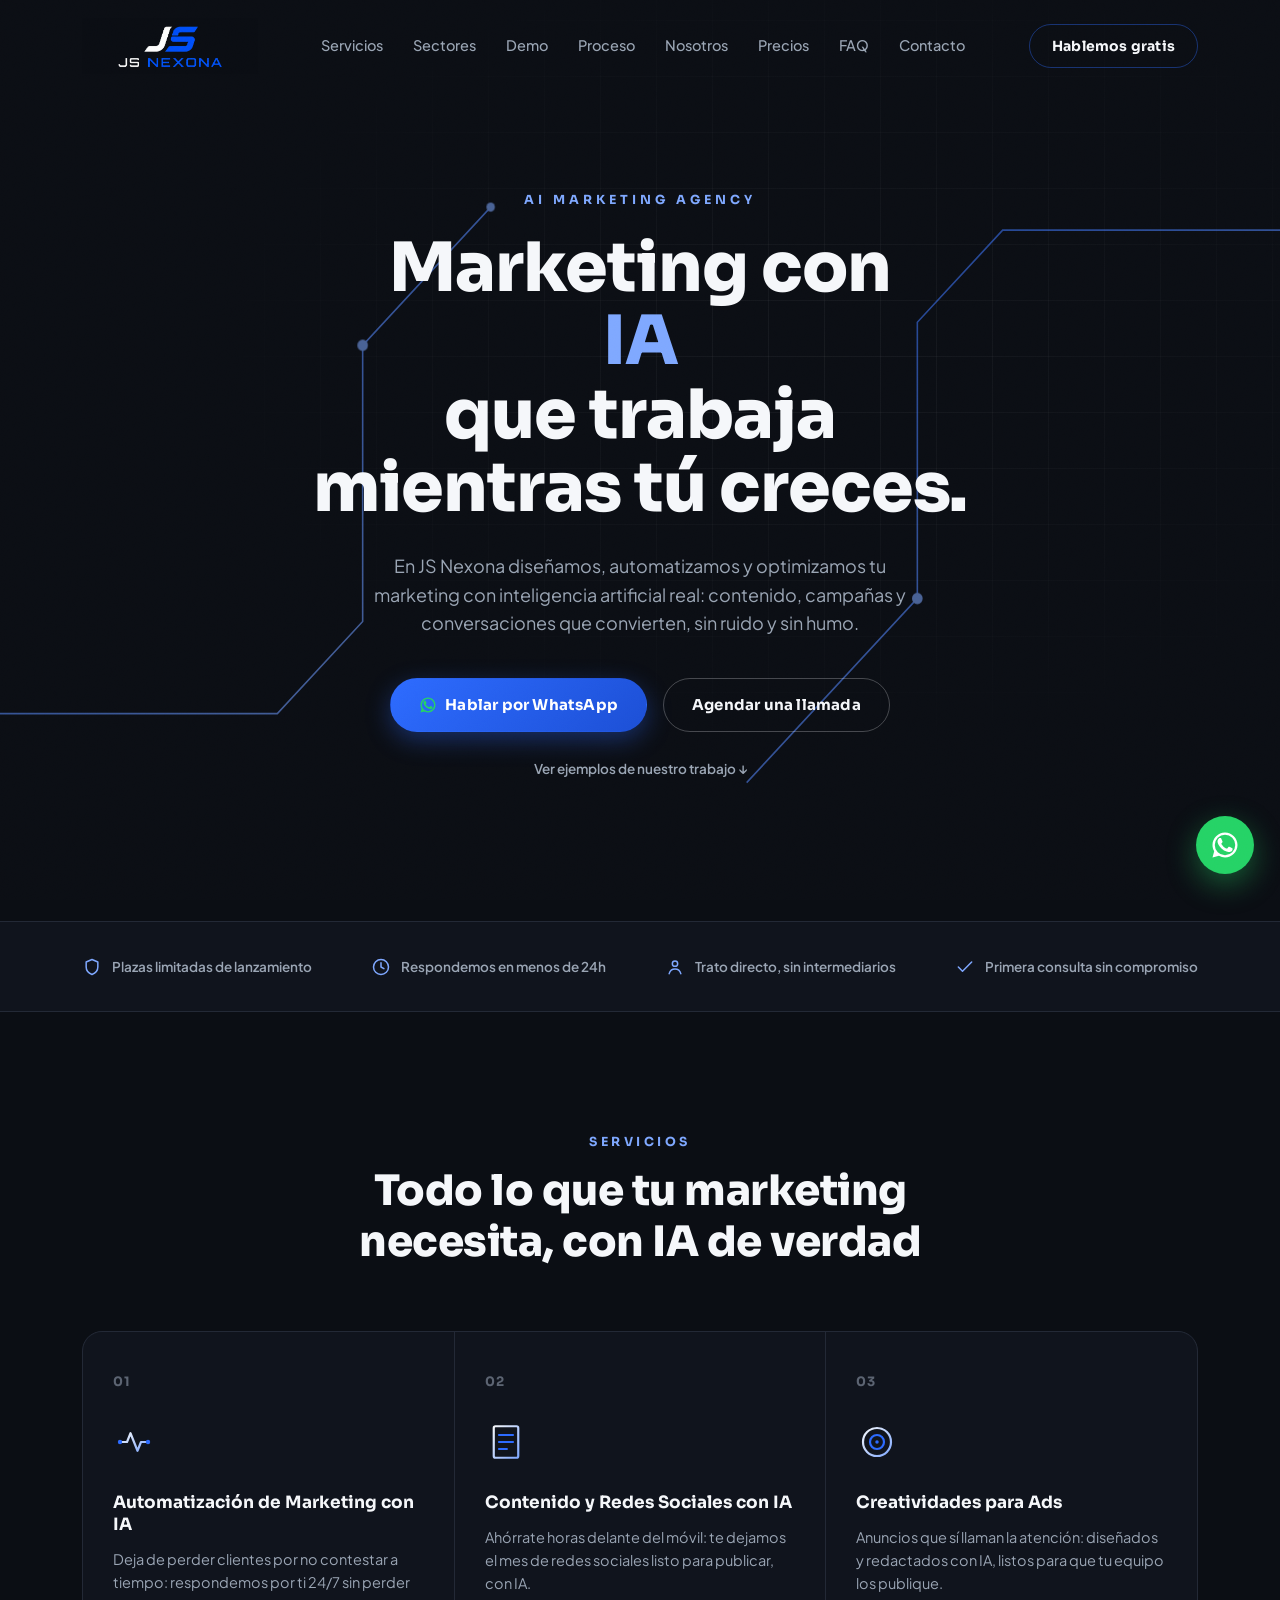
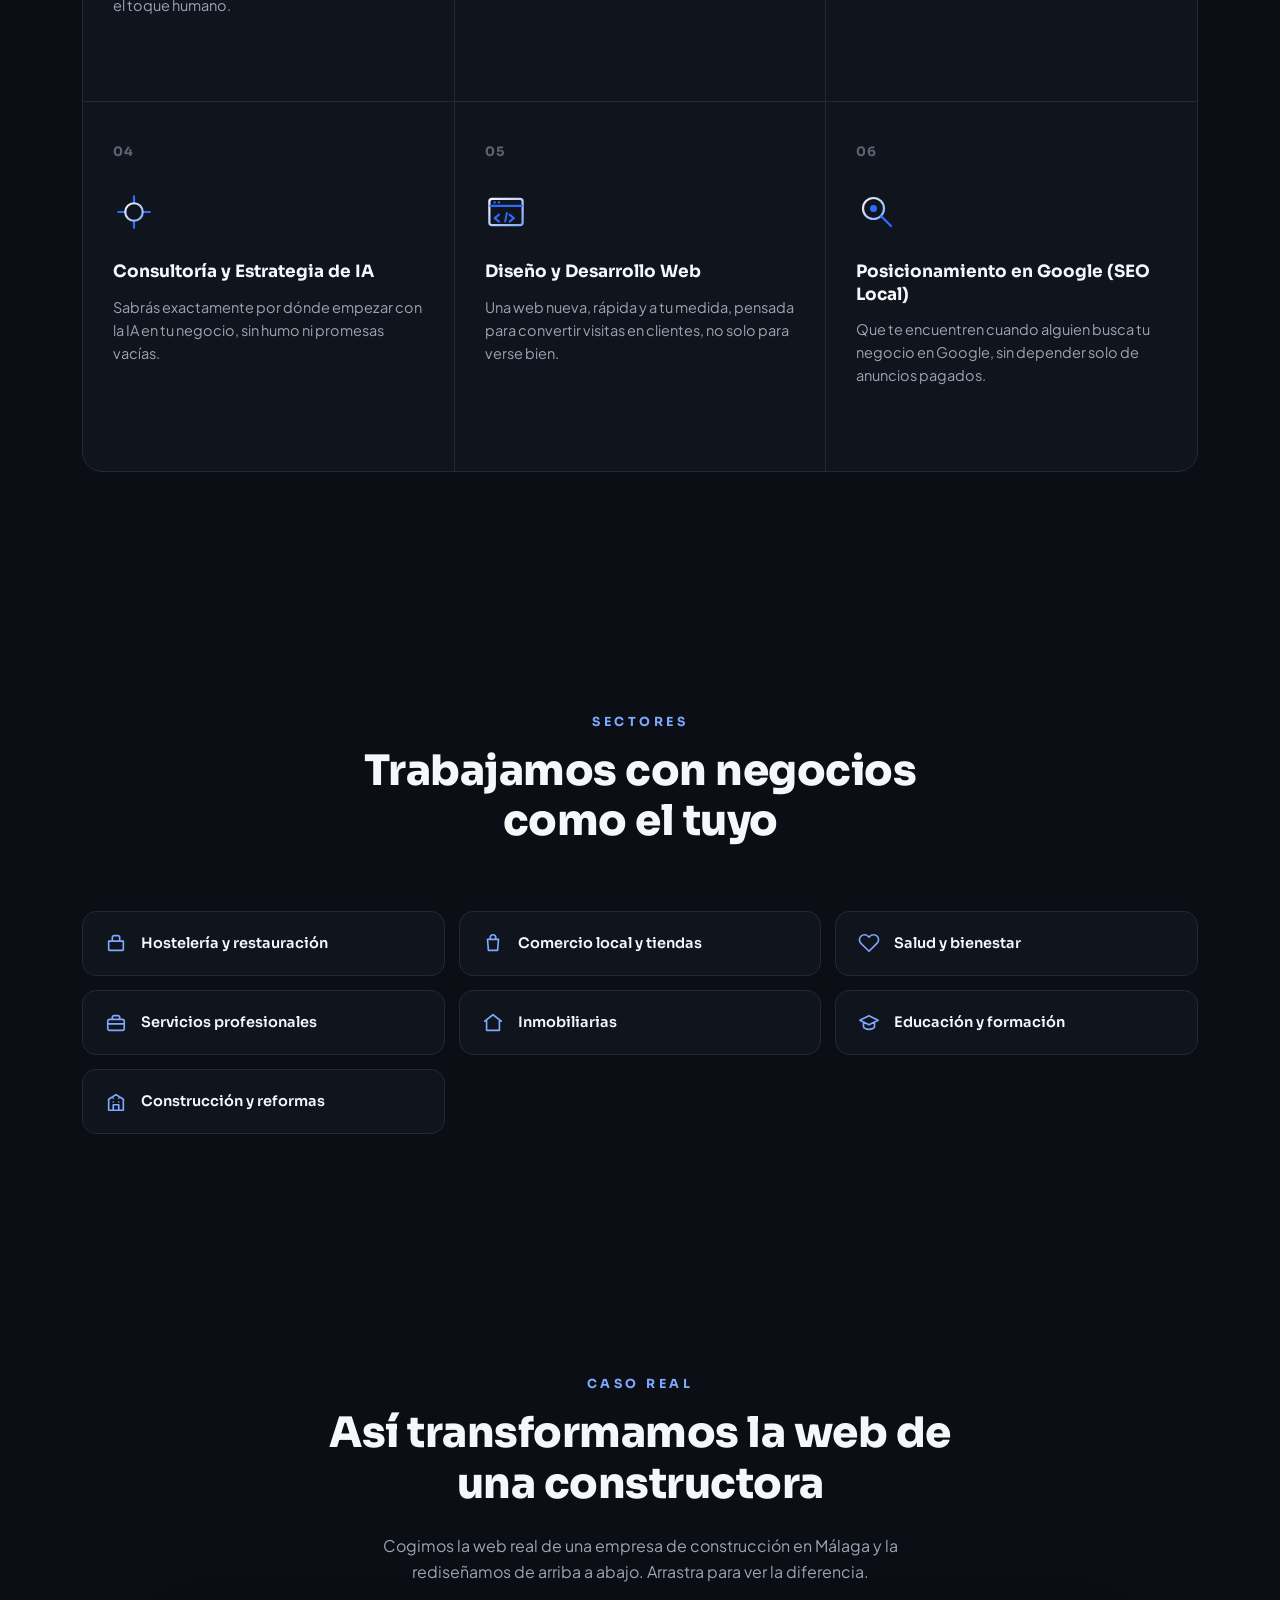
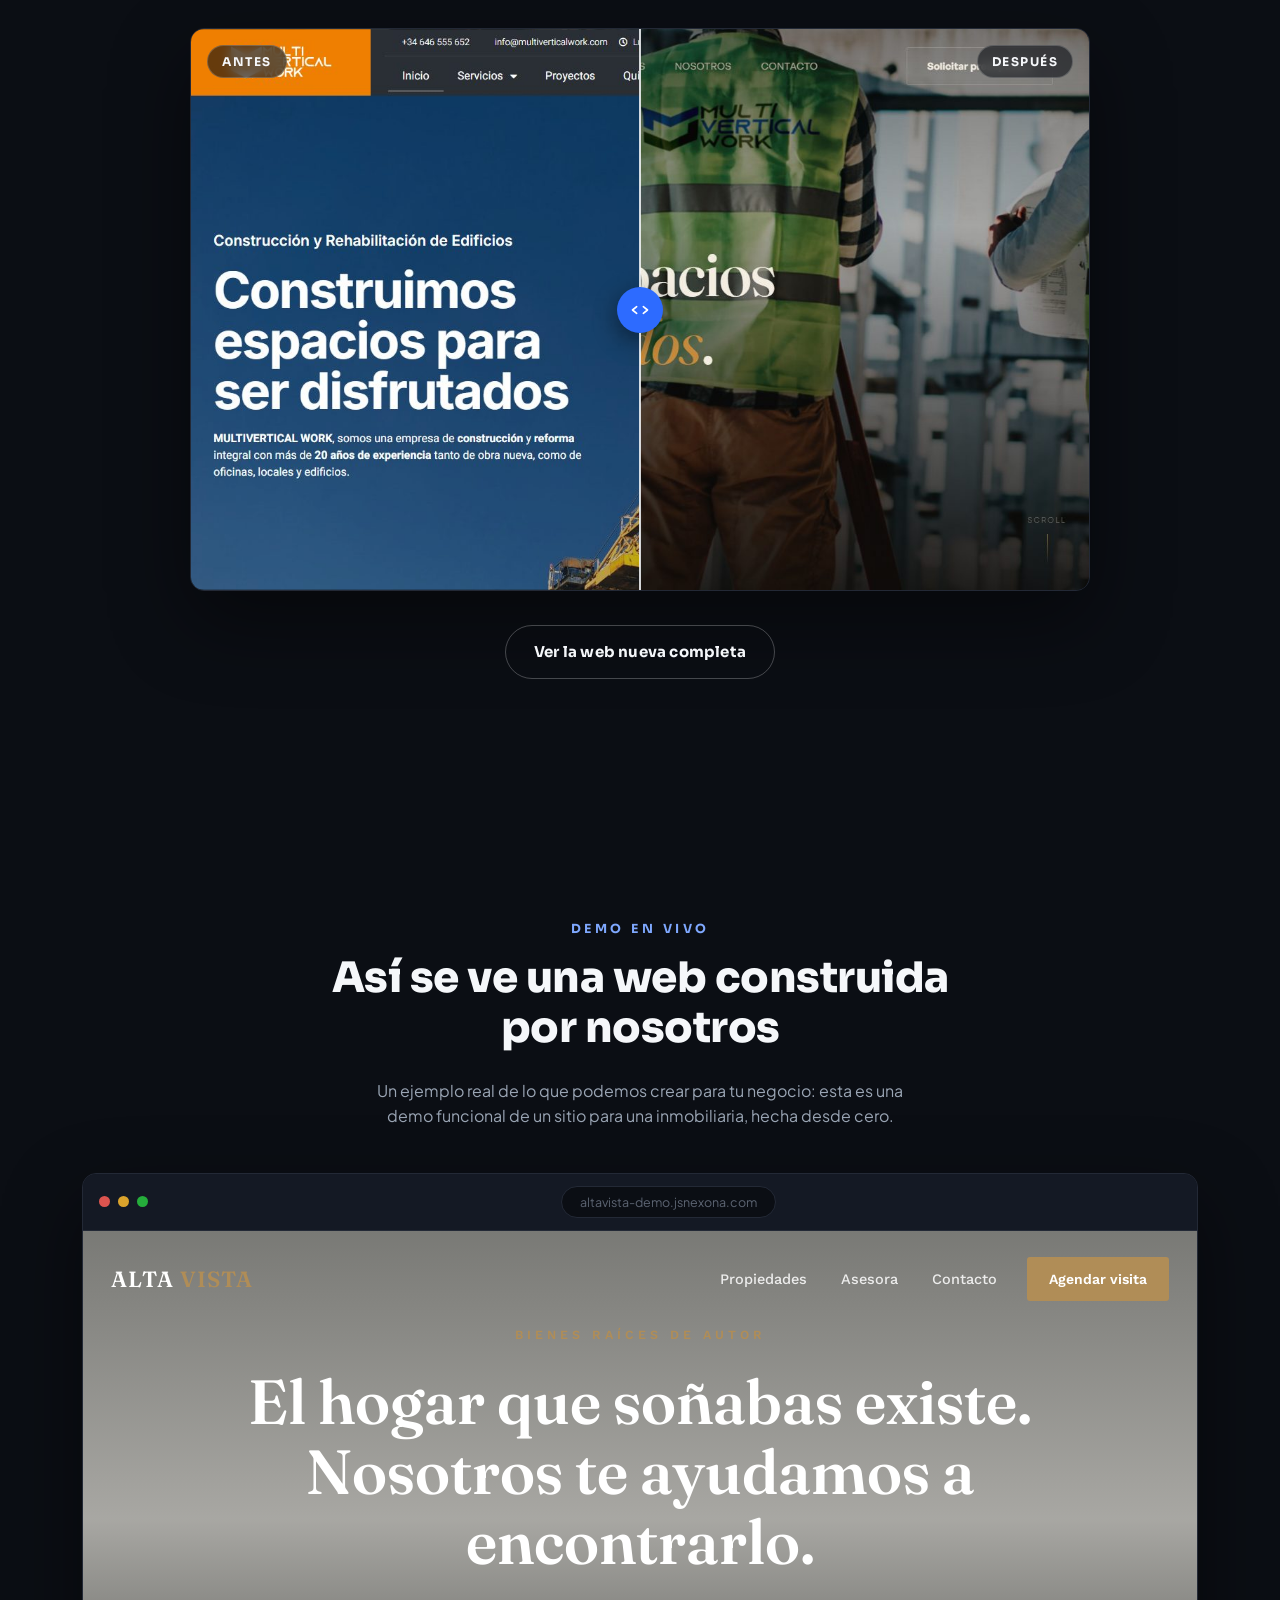
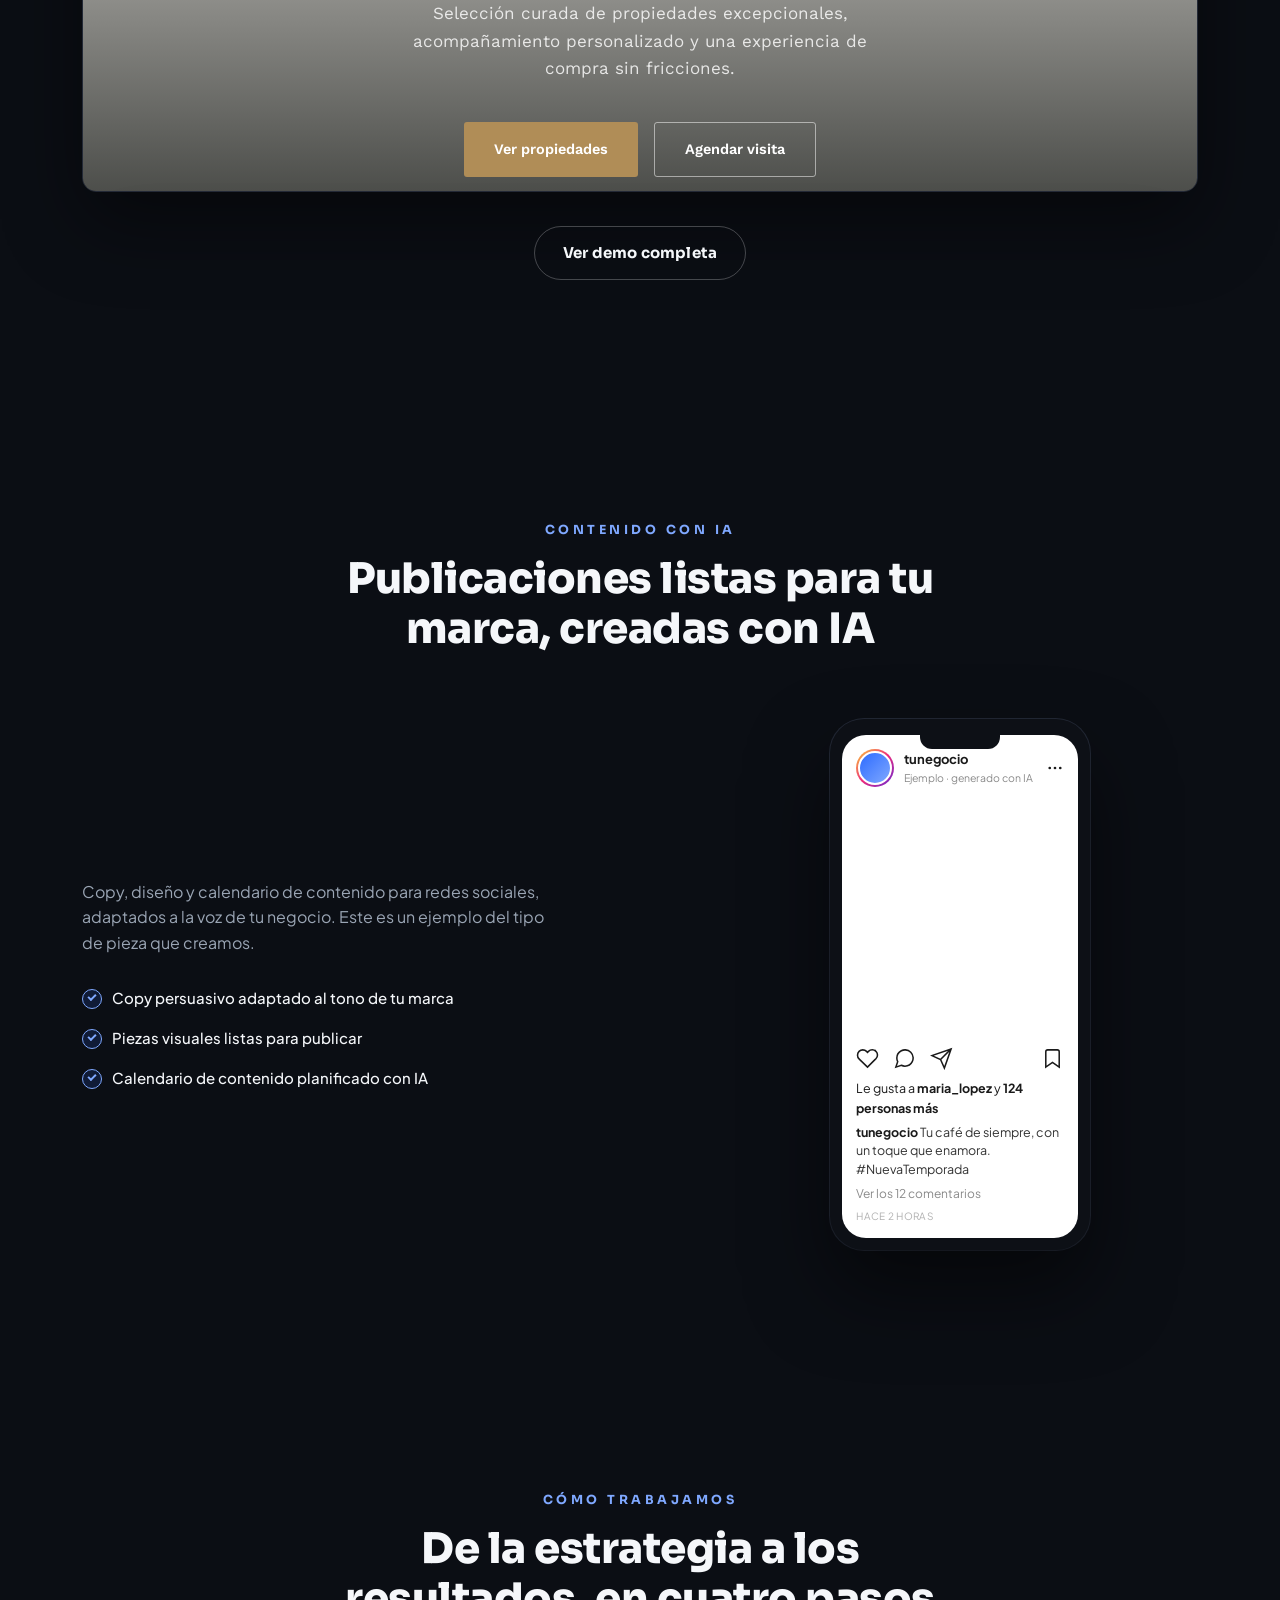
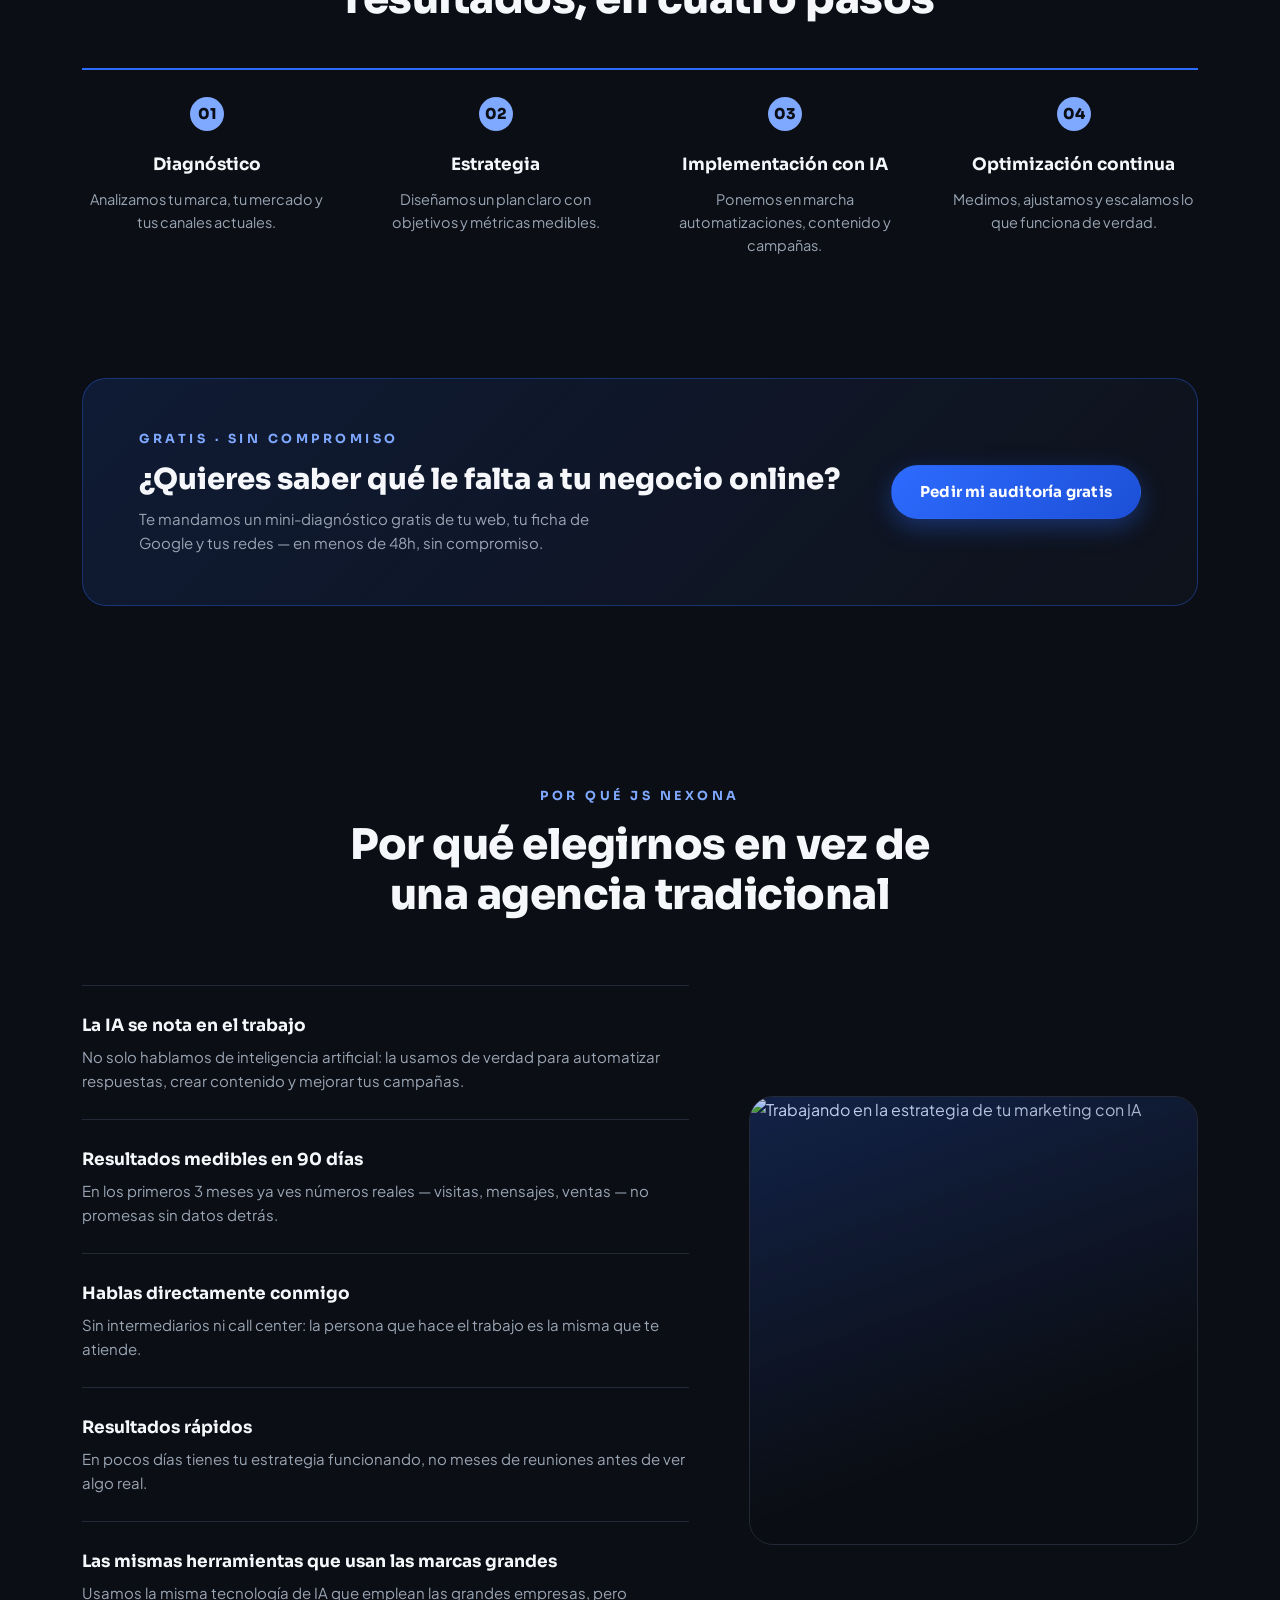
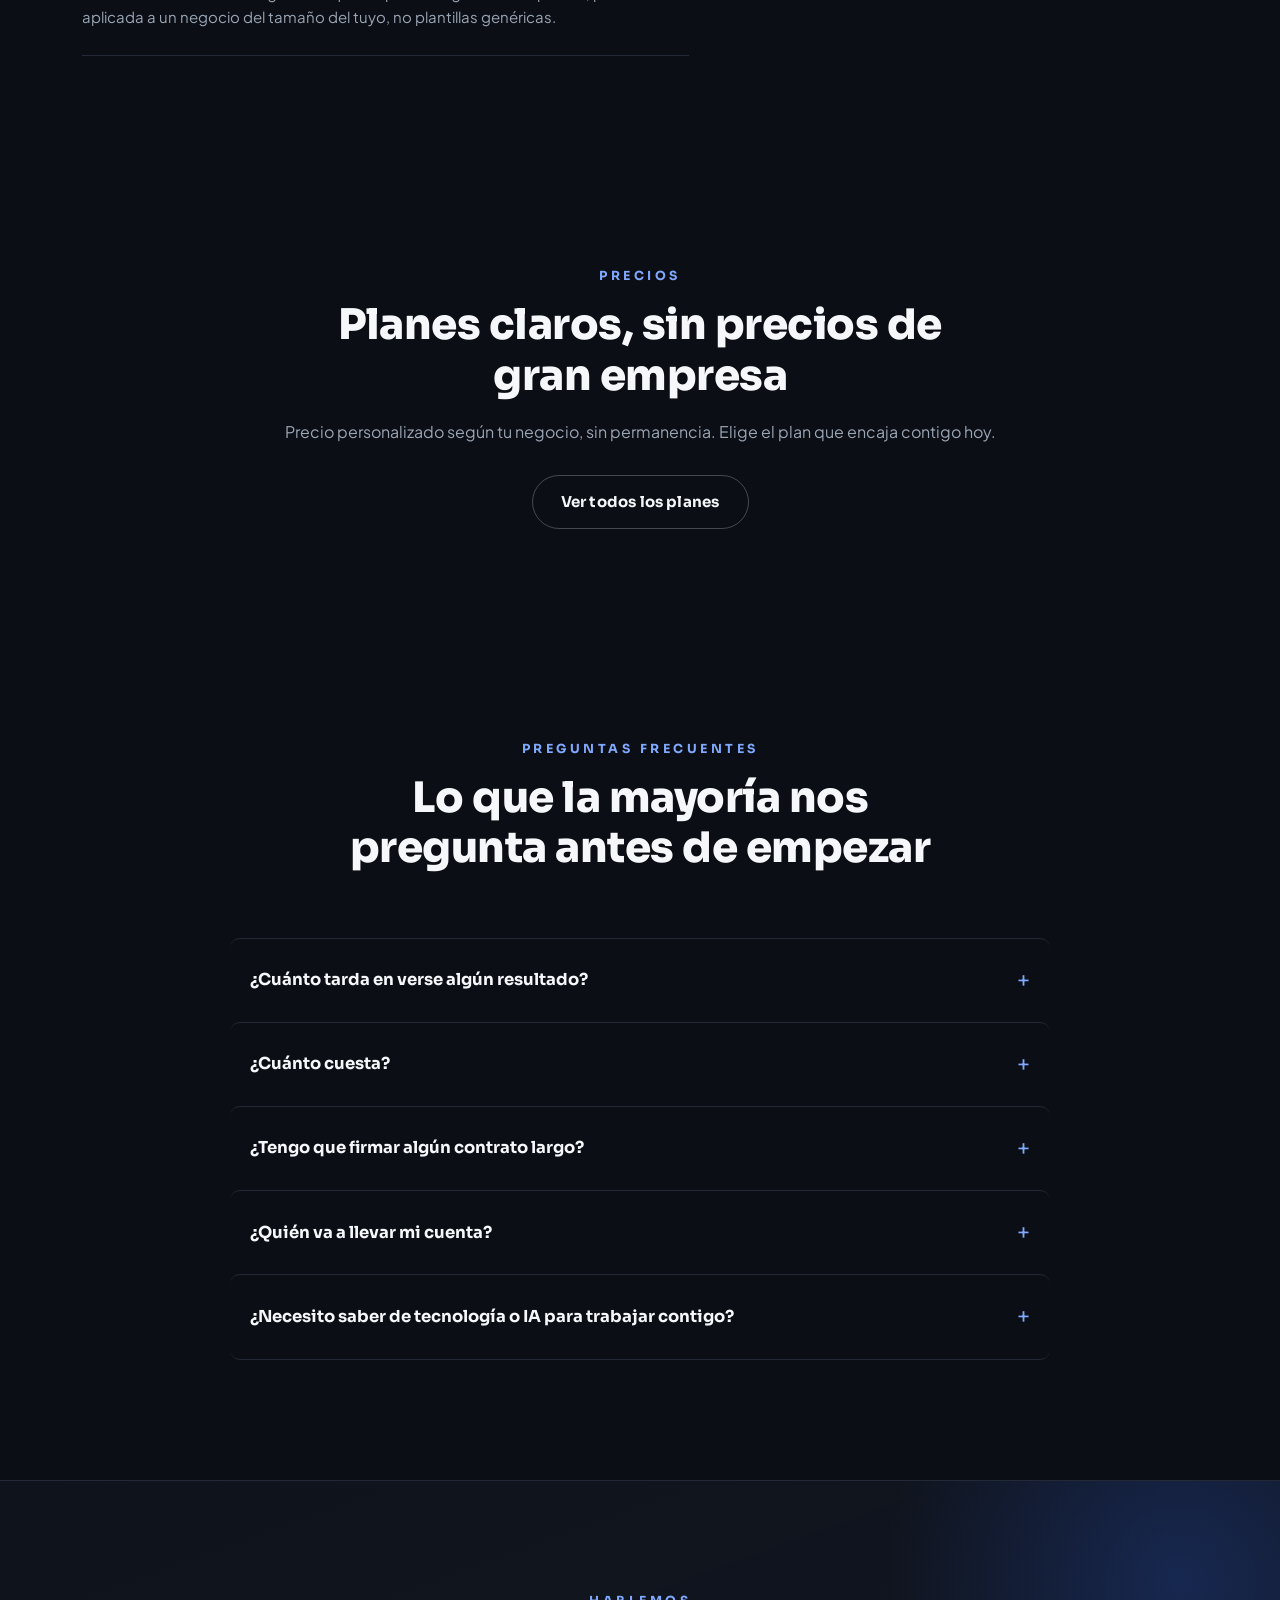
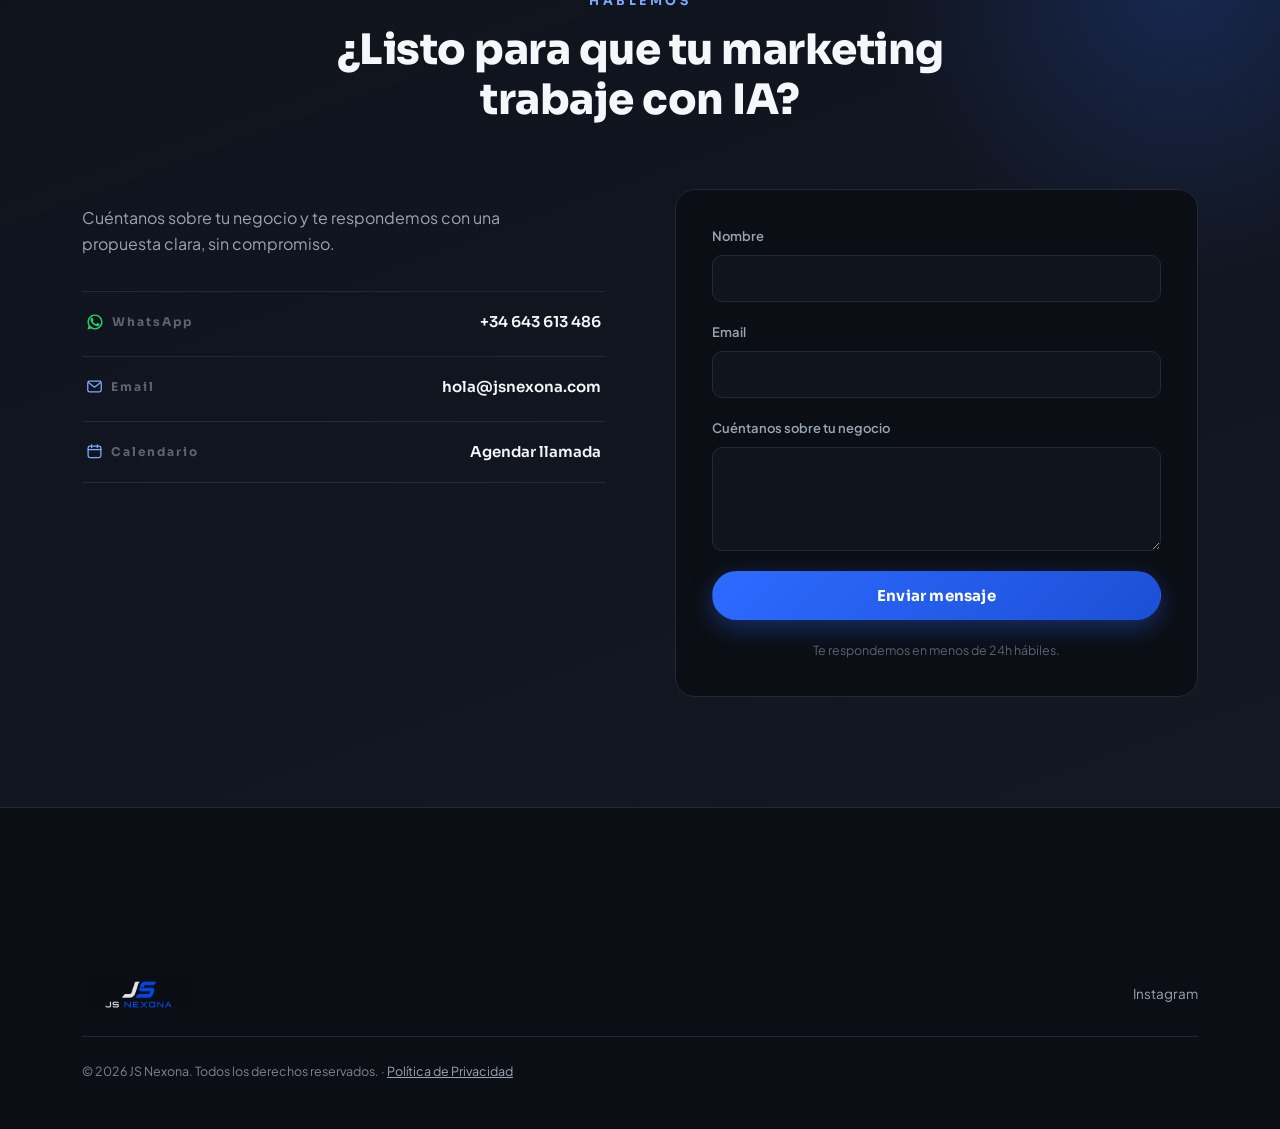
==== index.html @ c8a84b7b "Anadir sector Construccion y caso real antes/despues con demo interactiva de rediseno" ====
<!DOCTYPE html>
<html lang="es">
<head>
<meta charset="UTF-8">
<meta name="viewport" content="width=device-width, initial-scale=1.0">
<title>JS Nexona: Marketing con IA que convierte</title>
<meta name="description" content="JS Nexona: agencia de marketing con inteligencia artificial. Automatización, contenido, publicidad y estrategia de IA para hacer crecer tu negocio.">
<link rel="icon" type="image/png" href="brand/jsnexona-appicon.png">
<link rel="canonical" href="https://www.jsnexona.com/">

<meta property="og:type" content="website">
<meta property="og:url" content="https://www.jsnexona.com/">
<meta property="og:site_name" content="JS Nexona">
<meta property="og:title" content="JS Nexona: Marketing con IA que convierte">
<meta property="og:description" content="Agencia de marketing con inteligencia artificial. Automatización, contenido, publicidad y estrategia de IA para hacer crecer tu negocio.">
<meta property="og:image" content="https://jsnexona.com/og-image.png">
<meta name="twitter:card" content="summary_large_image">
<meta name="twitter:title" content="JS Nexona: Marketing con IA que convierte">
<meta name="twitter:description" content="Agencia de marketing con inteligencia artificial. Automatización, contenido, publicidad y estrategia de IA para hacer crecer tu negocio.">
<meta name="twitter:image" content="https://jsnexona.com/og-image.png">
<link rel="preconnect" href="https://fonts.googleapis.com">
<link rel="preconnect" href="https://fonts.gstatic.com" crossorigin>
<link rel="preconnect" href="https://images.unsplash.com" crossorigin>
<link rel="preload" as="image" fetchpriority="high" href="https://images.unsplash.com/photo-1644088379091-d574269d422f?q=80&w=1800&auto=format&fit=crop">
<link href="https://fonts.googleapis.com/css2?family=Sora:wght@600;700;800&family=Plus+Jakarta+Sans:wght@400;500;600;700&display=swap" rel="stylesheet">
<link rel="stylesheet" href="css/styles.css">
<script type="application/ld+json">
{
  "@context": "https://schema.org",
  "@type": "WebSite",
  "name": "JS Nexona",
  "alternateName": "JS Nexona - Marketing con IA",
  "url": "https://jsnexona.com/"
}
</script>
<script type="application/ld+json">
{
  "@context": "https://schema.org",
  "@type": "ProfessionalService",
  "name": "JS Nexona",
  "url": "https://jsnexona.com/",
  "image": "https://jsnexona.com/og-image.png",
  "logo": "https://jsnexona.com/brand/jsnexona-appicon.png",
  "description": "Agencia de marketing con inteligencia artificial: automatización, contenido, creatividades para ads y desarrollo web.",
  "email": "hola@jsnexona.com",
  "telephone": "+34643613486",
  "areaServed": "ES",
  "sameAs": ["https://instagram.com/jsnexona"]
}
</script>
<script type="application/ld+json">
{
  "@context": "https://schema.org",
  "@type": "FAQPage",
  "mainEntity": [
    {
      "@type": "Question",
      "name": "¿Cuánto tarda en verse algún resultado?",
      "acceptedAnswer": {
        "@type": "Answer",
        "text": "Depende del servicio y de tu punto de partida. Las automatizaciones y el contenido suelen mostrar movimiento desde las primeras semanas; para resultados de negocio más sólidos lo habitual es empezar a verlo dentro de los primeros 3 meses."
      }
    },
    {
      "@type": "Question",
      "name": "¿Cuánto cuesta?",
      "acceptedAnswer": {
        "@type": "Answer",
        "text": "Tenemos tres planes (Esencial, Crecimiento y Completo) con precio personalizado según tu negocio, sin permanencia. Puedes ver el detalle de cada plan en la página de precios, y te mandamos un presupuesto claro en menos de 24h."
      }
    },
    {
      "@type": "Question",
      "name": "¿Tengo que firmar algún contrato largo?",
      "acceptedAnswer": {
        "@type": "Answer",
        "text": "Te explicamos todo antes de empezar, sin sorpresas ni letra pequeña. Tú decides si seguimos adelante en cada paso."
      }
    },
    {
      "@type": "Question",
      "name": "¿Quién va a llevar mi cuenta?",
      "acceptedAnswer": {
        "@type": "Answer",
        "text": "Yo mismo. No hay equipos rotativos ni call center: hablas y trabajas directamente conmigo en todo momento."
      }
    },
    {
      "@type": "Question",
      "name": "¿Necesito saber de tecnología o IA para trabajar contigo?",
      "acceptedAnswer": {
        "@type": "Answer",
        "text": "No. Yo me encargo de toda la parte técnica; tú solo tienes que contarme cómo es tu negocio."
      }
    }
  ]
}
</script>
</head>
<body>

  <div class="noise-overlay" aria-hidden="true"></div>

  <a href="https://wa.me/34643613486?text=Hola%2C%20quiero%20info%20sobre%20JS%20Nexona" target="_blank" rel="noopener" class="whatsapp-float" aria-label="Hablar por WhatsApp">
    <svg viewBox="0 0 24 24" fill="currentColor" aria-hidden="true"><path d="M17.472 14.382c-.297-.149-1.758-.867-2.03-.967-.273-.099-.471-.148-.67.15-.197.297-.767.966-.94 1.164-.173.199-.347.223-.644.075-.297-.15-1.255-.463-2.39-1.475-.883-.788-1.48-1.761-1.653-2.059-.173-.297-.018-.458.13-.606.134-.133.298-.347.446-.52.149-.174.198-.298.298-.497.099-.198.05-.371-.025-.52-.075-.149-.669-1.612-.916-2.207-.242-.579-.487-.5-.669-.51-.173-.008-.371-.01-.57-.01-.198 0-.52.074-.792.372-.272.297-1.04 1.016-1.04 2.479 0 1.462 1.065 2.875 1.213 3.074.149.198 2.096 3.2 5.077 4.487.709.306 1.262.489 1.694.625.712.227 1.36.195 1.871.118.571-.085 1.758-.719 2.006-1.413.248-.694.248-1.289.173-1.413-.074-.124-.272-.198-.57-.347z"/><path d="M12.004 2c-5.523 0-10 4.477-10 10 0 1.766.462 3.484 1.34 5.001L2 22l5.166-1.312A9.953 9.953 0 0012.004 22c5.523 0 10-4.477 10-10s-4.477-10-10-10zm5.797 15.797a8.264 8.264 0 01-11.594 0 8.264 8.264 0 010-11.594 8.264 8.264 0 0111.594 0 8.264 8.264 0 010 11.594z"/></svg>
  </a>

  <header class="site-header" id="header">
    <div class="wrap header-inner">
      <a href="#top" class="brand">
        <img src="brand/jsnexona-lockup-dark-transparent.png" alt="JS Nexona" class="brand-logo">
      </a>
      <nav class="nav" id="nav">
        <a href="#servicios">Servicios</a>
        <a href="#sectores">Sectores</a>
        <a href="#demo">Demo</a>
        <a href="#proceso">Proceso</a>
        <a href="#nosotros">Nosotros</a>
        <a href="precios.html">Precios</a>
        <a href="#faq">FAQ</a>
        <a href="#contacto">Contacto</a>
      </nav>
      <a href="#contacto" class="btn btn-ghost header-cta">Hablemos gratis</a>
      <button class="nav-toggle" id="navToggle" aria-label="Abrir menú" aria-expanded="false">
        <span></span><span></span><span></span>
      </button>
    </div>
  </header>

  <main id="top">

    <!-- HERO -->
    <section class="hero">
      <div class="hero-photo" aria-hidden="true"></div>
      <div class="hero-grid" aria-hidden="true"></div>
      <svg class="hero-lines" viewBox="0 0 1200 800" aria-hidden="true" preserveAspectRatio="none">
        <defs>
          <linearGradient id="lineGrad" x1="0" y1="0" x2="1" y2="1">
            <stop offset="0" stop-color="#2D6BFF"/>
            <stop offset="1" stop-color="#7FA8FF"/>
          </linearGradient>
        </defs>
        <path class="draw-line" d="M -50 620 L 260 620 L 340 540 L 340 300 L 460 180" />
        <path class="draw-line delay-1" d="M 1250 200 L 940 200 L 860 280 L 860 520 L 700 680" />
        <circle class="node" cx="340" cy="300" r="5"/>
        <circle class="node delay-1" cx="860" cy="520" r="5"/>
        <circle class="node delay-2" cx="460" cy="180" r="4"/>
      </svg>

      <div class="wrap hero-inner">
        <p class="eyebrow reveal">AI MARKETING AGENCY</p>
        <h1 class="hero-title">
          <span class="reveal" style="--d:1">Marketing con <span class="accent">IA</span></span>
          <span class="reveal" style="--d:2">que trabaja</span>
          <span class="reveal" style="--d:3">mientras tú creces.</span>
        </h1>
        <p class="hero-sub reveal" style="--d:4">
          En JS Nexona diseñamos, automatizamos y optimizamos tu marketing con inteligencia artificial real:
          contenido, campañas y conversaciones que convierten, sin ruido y sin humo.
        </p>
        <div class="hero-cta reveal" style="--d:5">
          <a href="https://wa.me/34643613486?text=Hola%2C%20quiero%20info%20sobre%20JS%20Nexona" target="_blank" rel="noopener" class="btn btn-primary">
            <svg class="whatsapp-icon" viewBox="0 0 24 24" fill="currentColor" aria-hidden="true"><path d="M17.472 14.382c-.297-.149-1.758-.867-2.03-.967-.273-.099-.471-.148-.67.15-.197.297-.767.966-.94 1.164-.173.199-.347.223-.644.075-.297-.15-1.255-.463-2.39-1.475-.883-.788-1.48-1.761-1.653-2.059-.173-.297-.018-.458.13-.606.134-.133.298-.347.446-.52.149-.174.198-.298.298-.497.099-.198.05-.371-.025-.52-.075-.149-.669-1.612-.916-2.207-.242-.579-.487-.5-.669-.51-.173-.008-.371-.01-.57-.01-.198 0-.52.074-.792.372-.272.297-1.04 1.016-1.04 2.479 0 1.462 1.065 2.875 1.213 3.074.149.198 2.096 3.2 5.077 4.487.709.306 1.262.489 1.694.625.712.227 1.36.195 1.871.118.571-.085 1.758-.719 2.006-1.413.248-.694.248-1.289.173-1.413-.074-.124-.272-.198-.57-.347z"/><path d="M12.004 2c-5.523 0-10 4.477-10 10 0 1.766.462 3.484 1.34 5.001L2 22l5.166-1.312A9.953 9.953 0 0012.004 22c5.523 0 10-4.477 10-10s-4.477-10-10-10zm5.797 15.797a8.264 8.264 0 01-11.594 0 8.264 8.264 0 010-11.594 8.264 8.264 0 0111.594 0 8.264 8.264 0 010 11.594z"/></svg>
            Hablar por WhatsApp
          </a>
          <a href="https://calendly.com/josesubires" target="_blank" rel="noopener" class="btn btn-outline">
            Agendar una llamada
          </a>
        </div>
        <a href="#servicios" class="hero-secondary-link reveal" style="--d:6">Ver ejemplos de nuestro trabajo &darr;</a>
      </div>
    </section>

    <!-- BARRA DE CONFIANZA -->
    <section class="trust-bar">
      <div class="wrap trust-bar-inner">
        <div class="trust-item reveal" style="--d:1">
          <svg viewBox="0 0 24 24" fill="none" stroke="currentColor" stroke-width="1.8" stroke-linecap="round" stroke-linejoin="round" aria-hidden="true"><path d="M12 3l7 3v6c0 4.5-3 7.5-7 9-4-1.5-7-4.5-7-9V6l7-3z"/></svg>
          <span>Plazas limitadas de lanzamiento</span>
        </div>
        <div class="trust-item reveal" style="--d:2">
          <svg viewBox="0 0 24 24" fill="none" stroke="currentColor" stroke-width="1.8" stroke-linecap="round" stroke-linejoin="round" aria-hidden="true"><circle cx="12" cy="12" r="9"/><path d="M12 7v5l3.5 2"/></svg>
          <span>Respondemos en menos de 24h</span>
        </div>
        <div class="trust-item reveal" style="--d:3">
          <svg viewBox="0 0 24 24" fill="none" stroke="currentColor" stroke-width="1.8" stroke-linecap="round" stroke-linejoin="round" aria-hidden="true"><circle cx="12" cy="8" r="3.2"/><path d="M5 20c1-3.5 4-5.5 7-5.5s6 2 7 5.5"/></svg>
          <span>Trato directo, sin intermediarios</span>
        </div>
        <div class="trust-item reveal" style="--d:4">
          <svg viewBox="0 0 24 24" fill="none" stroke="currentColor" stroke-width="1.8" stroke-linecap="round" stroke-linejoin="round" aria-hidden="true"><path d="M4 12l5 5L20 6"/></svg>
          <span>Primera consulta sin compromiso</span>
        </div>
      </div>
    </section>

    <!-- SERVICIOS -->
    <section class="services" id="servicios">
      <div class="wrap">
        <p class="section-tag reveal">SERVICIOS</p>
        <h2 class="section-title reveal">Todo lo que tu marketing necesita, con IA de verdad</h2>

        <div class="services-grid">

          <a href="ejemplos/automatizacion.html" class="service-card reveal" style="--d:1">
            <span class="service-num">01</span>
            <svg class="service-icon" viewBox="0 0 48 48" fill="none">
              <path d="M8 24h8l4-10 8 20 4-10h8" stroke="url(#gIcon)" stroke-width="2.5" stroke-linecap="round" stroke-linejoin="round"/>
              <circle cx="8" cy="24" r="2.5" fill="#2D6BFF"/>
              <circle cx="40" cy="24" r="2.5" fill="#2D6BFF"/>
            </svg>
            <h3>Automatización de Marketing con IA</h3>
            <p>Deja de perder clientes por no contestar a tiempo: respondemos por ti 24/7 sin perder el toque humano.</p>
            <span class="service-link">Ver ejemplo &rarr;</span>
          </a>

          <a href="ejemplos/contenido.html" class="service-card reveal" style="--d:2">
            <span class="service-num">02</span>
            <svg class="service-icon" viewBox="0 0 48 48" fill="none">
              <rect x="10" y="6" width="28" height="36" rx="2" stroke="url(#gIcon)" stroke-width="2.5"/>
              <path d="M16 16h16M16 24h16M16 32h9" stroke="#2D6BFF" stroke-width="2.5" stroke-linecap="round"/>
            </svg>
            <h3>Contenido y Redes Sociales con IA</h3>
            <p>Ahórrate horas delante del móvil: te dejamos el mes de redes sociales listo para publicar, con IA.</p>
            <span class="service-link">Ver ejemplo &rarr;</span>
          </a>

          <a href="ejemplos/ads.html" class="service-card reveal" style="--d:3">
            <span class="service-num">03</span>
            <svg class="service-icon" viewBox="0 0 48 48" fill="none">
              <circle cx="24" cy="24" r="16" stroke="url(#gIcon)" stroke-width="2.5"/>
              <circle cx="24" cy="24" r="8" stroke="#2D6BFF" stroke-width="2.5"/>
              <circle cx="24" cy="24" r="2" fill="#2D6BFF"/>
            </svg>
            <h3>Creatividades para Ads</h3>
            <p>Anuncios que sí llaman la atención: diseñados y redactados con IA, listos para que tu equipo los publique.</p>
            <span class="service-link">Ver ejemplo &rarr;</span>
          </a>

          <a href="ejemplos/consultoria.html" class="service-card reveal" style="--d:4">
            <span class="service-num">04</span>
            <svg class="service-icon" viewBox="0 0 48 48" fill="none">
              <path d="M24 6 L24 14 M24 34 L24 42 M6 24 L14 24 M34 24 L42 24" stroke="#2D6BFF" stroke-width="2.5" stroke-linecap="round"/>
              <circle cx="24" cy="24" r="10" stroke="url(#gIcon)" stroke-width="2.5"/>
            </svg>
            <h3>Consultoría y Estrategia de IA</h3>
            <p>Sabrás exactamente por dónde empezar con la IA en tu negocio, sin humo ni promesas vacías.</p>
            <span class="service-link">Ver ejemplo &rarr;</span>
          </a>

          <a href="#demo" class="service-card reveal" style="--d:5">
            <span class="service-num">05</span>
            <svg class="service-icon" viewBox="0 0 48 48" fill="none">
              <rect x="5" y="9" width="38" height="30" rx="3" stroke="url(#gIcon)" stroke-width="2.5"/>
              <path d="M5 17h38" stroke="#2D6BFF" stroke-width="2.5"/>
              <circle cx="11" cy="13" r="1.4" fill="#2D6BFF"/>
              <circle cx="16" cy="13" r="1.4" fill="#2D6BFF"/>
              <path d="M16 27l-5 4 5 4M28 27l5 4-5 4M25 25l-2 10" stroke="#2D6BFF" stroke-width="2.2" stroke-linecap="round" stroke-linejoin="round"/>
            </svg>
            <h3>Diseño y Desarrollo Web</h3>
            <p>Una web nueva, rápida y a tu medida, pensada para convertir visitas en clientes, no solo para verse bien.</p>
            <span class="service-link">Ver ejemplo &rarr;</span>
          </a>

          <a href="ejemplos/seo.html" class="service-card reveal" style="--d:6">
            <span class="service-num">06</span>
            <svg class="service-icon" viewBox="0 0 48 48" fill="none">
              <circle cx="20" cy="20" r="12" stroke="url(#gIcon)" stroke-width="2.5"/>
              <path d="M29 29 L40 40" stroke="#2D6BFF" stroke-width="2.5" stroke-linecap="round"/>
              <circle cx="20" cy="20" r="4" fill="#2D6BFF"/>
            </svg>
            <h3>Posicionamiento en Google (SEO Local)</h3>
            <p>Que te encuentren cuando alguien busca tu negocio en Google, sin depender solo de anuncios pagados.</p>
            <span class="service-link">Ver ejemplo &rarr;</span>
          </a>

        </div>
      </div>

      <svg width="0" height="0" style="position:absolute">
        <defs>
          <linearGradient id="gIcon" x1="0" y1="0" x2="1" y2="1">
            <stop offset="0" stop-color="#F5F7FA"/>
            <stop offset="1" stop-color="#7FA8FF"/>
          </linearGradient>
        </defs>
      </svg>
    </section>

    <!-- SECTORES -->
    <section class="sectors" id="sectores">
      <div class="wrap">
        <p class="section-tag reveal">SECTORES</p>
        <h2 class="section-title reveal">Trabajamos con negocios como el tuyo</h2>
        <div class="sectors-grid">
          <div class="sector-item reveal" style="--d:1">
            <svg viewBox="0 0 24 24" fill="none" stroke="currentColor" stroke-width="1.8" stroke-linecap="round" stroke-linejoin="round" aria-hidden="true"><path d="M4 10h16M4 10v9a1 1 0 001 1h14a1 1 0 001-1v-9M8 10V6a2 2 0 012-2h4a2 2 0 012 2v4"/></svg>
            <span>Hostelería y restauración</span>
          </div>
          <div class="sector-item reveal" style="--d:2">
            <svg viewBox="0 0 24 24" fill="none" stroke="currentColor" stroke-width="1.8" stroke-linecap="round" stroke-linejoin="round" aria-hidden="true"><path d="M6 8h12l-1 12H7L6 8zM9 8V6a3 3 0 016 0v2"/></svg>
            <span>Comercio local y tiendas</span>
          </div>
          <div class="sector-item reveal" style="--d:3">
            <svg viewBox="0 0 24 24" fill="none" stroke="currentColor" stroke-width="1.8" stroke-linecap="round" stroke-linejoin="round" aria-hidden="true"><path d="M20.8 4.6a5.5 5.5 0 00-7.8 0L12 5.6l-1-1a5.5 5.5 0 10-7.8 7.8l1 1L12 21l7.8-7.8 1-1a5.5 5.5 0 000-7.8z"/></svg>
            <span>Salud y bienestar</span>
          </div>
          <div class="sector-item reveal" style="--d:4">
            <svg viewBox="0 0 24 24" fill="none" stroke="currentColor" stroke-width="1.8" stroke-linecap="round" stroke-linejoin="round" aria-hidden="true"><rect x="3" y="8" width="18" height="12" rx="2"/><path d="M8 8V6a2 2 0 012-2h4a2 2 0 012 2v2M3 13h18"/></svg>
            <span>Servicios profesionales</span>
          </div>
          <div class="sector-item reveal" style="--d:5">
            <svg viewBox="0 0 24 24" fill="none" stroke="currentColor" stroke-width="1.8" stroke-linecap="round" stroke-linejoin="round" aria-hidden="true"><path d="M3 10l9-7 9 7M5 9v11h14V9"/></svg>
            <span>Inmobiliarias</span>
          </div>
          <div class="sector-item reveal" style="--d:6">
            <svg viewBox="0 0 24 24" fill="none" stroke="currentColor" stroke-width="1.8" stroke-linecap="round" stroke-linejoin="round" aria-hidden="true"><path d="M2 9l10-5 10 5-10 5-10-5zM6 11v5c0 1.5 3 3 6 3s6-1.5 6-3v-5"/></svg>
            <span>Educación y formación</span>
          </div>
          <div class="sector-item reveal" style="--d:7">
            <svg viewBox="0 0 24 24" fill="none" stroke="currentColor" stroke-width="1.8" stroke-linecap="round" stroke-linejoin="round" aria-hidden="true"><path d="M4 21V9l8-5 8 5v12M4 21h16M9 21v-6h6v6M9 12h.01M15 12h.01M9 8h.01M15 8h.01"/></svg>
            <span>Construcción y reformas</span>
          </div>
        </div>
      </div>
    </section>

    <!-- ANTES Y DESPUÉS -->
    <section class="before-after" id="antes-despues">
      <div class="wrap">
        <p class="section-tag reveal">CASO REAL</p>
        <h2 class="section-title reveal">Así transformamos la web de una constructora</h2>
        <p class="demo-sub reveal" style="--d:1">
          Cogimos la web real de una empresa de construcción en Málaga y la rediseñamos de arriba a abajo. Arrastra para ver la diferencia.
        </p>

        <div class="ba-slider reveal" style="--d:2" id="baSlider">
          <img class="ba-img ba-before" src="img/casos/multivertical-despues.jpg" alt="Web rediseñada por JS Nexona, después">
          <div class="ba-after-wrap" id="baAfterWrap">
            <img class="ba-img ba-after" src="img/casos/multivertical-antes.jpg" alt="Web original de la constructora, antes del rediseño">
          </div>
          <div class="ba-label ba-label-before">Antes</div>
          <div class="ba-label ba-label-after">Después</div>
          <div class="ba-handle" id="baHandle">
            <svg viewBox="0 0 24 24" fill="none" stroke="currentColor" stroke-width="2" stroke-linecap="round" stroke-linejoin="round" aria-hidden="true"><path d="M8 8l-5 4 5 4M16 8l5 4-5 4"/></svg>
          </div>
          <input type="range" min="0" max="100" value="50" class="ba-range" id="baRange" aria-label="Comparar antes y después">
        </div>

        <div class="demo-cta reveal" style="--d:3">
          <a href="demo/construccion/index.html" target="_blank" rel="noopener" class="btn btn-outline">Ver la web nueva completa</a>
        </div>
      </div>
    </section>

    <!-- DEMO -->
    <section class="demo-showcase" id="demo">
      <div class="wrap">
        <p class="section-tag reveal">DEMO EN VIVO</p>
        <h2 class="section-title reveal">Así se ve una web construida por nosotros</h2>
        <p class="demo-sub reveal" style="--d:1">
          Un ejemplo real de lo que podemos crear para tu negocio: esta es una demo funcional de un sitio para una inmobiliaria, hecha desde cero.
        </p>

        <div class="browser-frame reveal" style="--d:2">
          <div class="browser-bar">
            <span class="browser-dot" style="--dot:#FF5F57"></span>
            <span class="browser-dot" style="--dot:#FEBC2E"></span>
            <span class="browser-dot" style="--dot:#28C840"></span>
            <span class="browser-url">altavista-demo.jsnexona.com</span>
          </div>
          <iframe src="demo/inmobiliaria/index.html" title="Demo: sitio web para inmobiliaria" loading="lazy"></iframe>
        </div>

        <div class="demo-cta reveal" style="--d:3">
          <a href="demo/inmobiliaria/index.html" target="_blank" rel="noopener" class="btn btn-outline">Ver demo completa</a>
        </div>
      </div>
    </section>

    <!-- CONTENIDO CON IA -->
    <section class="content-showcase" id="contenido-ia">
      <div class="wrap">
        <p class="section-tag reveal">CONTENIDO CON IA</p>
        <h2 class="section-title reveal">Publicaciones listas para tu marca, creadas con IA</h2>
        <div class="content-grid">
        <div>
          <p class="content-sub reveal" style="--d:1">
            Copy, diseño y calendario de contenido para redes sociales, adaptados a la voz de tu negocio. Este es un ejemplo del tipo de pieza que creamos.
          </p>
          <ul class="content-points">
            <li class="reveal" style="--d:2">Copy persuasivo adaptado al tono de tu marca</li>
            <li class="reveal" style="--d:3">Piezas visuales listas para publicar</li>
            <li class="reveal" style="--d:4">Calendario de contenido planificado con IA</li>
          </ul>
        </div>

        <div class="phone-mockup reveal" style="--d:2">
          <div class="phone-frame">
            <div class="phone-notch"></div>
            <div class="phone-screen">
              <div class="ig-header">
                <span class="ig-avatar-ring"><span class="ig-avatar"></span></span>
                <div class="ig-header-text">
                  <div class="ig-handle">tunegocio</div>
                  <div class="ig-sponsored">Ejemplo · generado con IA</div>
                </div>
                <svg class="ig-more" viewBox="0 0 24 24" fill="currentColor" aria-hidden="true"><circle cx="5" cy="12" r="1.8"/><circle cx="12" cy="12" r="1.8"/><circle cx="19" cy="12" r="1.8"/></svg>
              </div>
              <div class="ig-photo" style="background-image:url('https://images.unsplash.com/photo-1649744247425-c3741c8f1246?q=80&w=700&auto=format&fit=crop');"></div>
              <div class="ig-actions">
                <div class="ig-actions-left">
                  <svg class="ig-like" viewBox="0 0 24 24" fill="none" stroke="currentColor" stroke-width="1.6"><path d="M20.8 4.6a5.5 5.5 0 00-7.8 0L12 5.6l-1-1a5.5 5.5 0 10-7.8 7.8l1 1L12 21l7.8-7.8 1-1a5.5 5.5 0 000-7.8z"/></svg>
                  <svg viewBox="0 0 24 24" fill="none" stroke="currentColor" stroke-width="1.6"><path d="M21 11.5a8.38 8.38 0 01-.9 3.8 8.5 8.5 0 01-7.6 4.7 8.38 8.38 0 01-3.8-.9L3 21l1.9-5.7a8.38 8.38 0 01-.9-3.8 8.5 8.5 0 014.7-7.6 8.38 8.38 0 013.8-.9h.5a8.48 8.48 0 018 8v.5z"/></svg>
                  <svg viewBox="0 0 24 24" fill="none" stroke="currentColor" stroke-width="1.6"><path d="M22 2 11 13M22 2l-7 20-4-9-9-4 20-7z"/></svg>
                </div>
                <svg viewBox="0 0 24 24" fill="none" stroke="currentColor" stroke-width="1.6"><path d="M19 21l-7-5-7 5V5a2 2 0 012-2h10a2 2 0 012 2z"/></svg>
              </div>
              <div class="ig-likes">Le gusta a <strong>maria_lopez</strong> y <strong>124 personas más</strong></div>
              <div class="ig-caption"><strong>tunegocio</strong> Tu café de siempre, con un toque que enamora. #NuevaTemporada</div>
              <div class="ig-comments-link">Ver los 12 comentarios</div>
              <div class="ig-timestamp">Hace 2 horas</div>
            </div>
          </div>
        </div>
        </div>
      </div>
    </section>

    <!-- PROCESO -->
    <section class="process" id="proceso">
      <div class="wrap">
        <p class="section-tag reveal">CÓMO TRABAJAMOS</p>
        <h2 class="section-title reveal">De la estrategia a los resultados, en cuatro pasos</h2>

        <div class="steps" id="steps">
          <svg class="steps-line" viewBox="0 0 1000 4" preserveAspectRatio="none" aria-hidden="true">
            <line x1="0" y1="2" x2="1000" y2="2" stroke="#232936" stroke-width="2"/>
            <line class="steps-line-fill" x1="0" y1="2" x2="1000" y2="2" stroke="#2D6BFF" stroke-width="2"/>
          </svg>

          <div class="step reveal" style="--d:1">
            <span class="step-num">01</span>
            <h3>Diagnóstico</h3>
            <p>Analizamos tu marca, tu mercado y tus canales actuales.</p>
          </div>
          <div class="step reveal" style="--d:2">
            <span class="step-num">02</span>
            <h3>Estrategia</h3>
            <p>Diseñamos un plan claro con objetivos y métricas medibles.</p>
          </div>
          <div class="step reveal" style="--d:3">
            <span class="step-num">03</span>
            <h3>Implementación con IA</h3>
            <p>Ponemos en marcha automatizaciones, contenido y campañas.</p>
          </div>
          <div class="step reveal" style="--d:4">
            <span class="step-num">04</span>
            <h3>Optimización continua</h3>
            <p>Medimos, ajustamos y escalamos lo que funciona de verdad.</p>
          </div>
        </div>
      </div>
    </section>

    <!-- LEAD MAGNET: AUDITORÍA GRATIS -->
    <section class="lead-magnet">
      <div class="wrap">
        <div class="lead-magnet-inner reveal">
          <div>
            <p class="section-tag">GRATIS · SIN COMPROMISO</p>
            <h2>¿Quieres saber qué le falta a tu negocio online?</h2>
            <p>Te mandamos un mini-diagnóstico gratis de tu web, tu ficha de Google y tus redes — en menos de 48h, sin compromiso.</p>
          </div>
          <a href="https://wa.me/34643613486?text=Hola%2C%20quiero%20mi%20auditor%C3%ADa%20gratis" target="_blank" rel="noopener" class="btn btn-primary">Pedir mi auditoría gratis</a>
        </div>
      </div>
    </section>

    <!-- POR QUÉ NOSOTROS -->
    <section class="why" id="nosotros">
      <div class="wrap">
        <p class="section-tag reveal">POR QUÉ JS NEXONA</p>
        <h2 class="section-title reveal">Por qué elegirnos en vez de una agencia tradicional</h2>
        <div class="why-grid">
          <div class="why-copy">
            <ul class="why-list">
              <li class="reveal" style="--d:1"><span>La IA se nota en el trabajo</span>No solo hablamos de inteligencia artificial: la usamos de verdad para automatizar respuestas, crear contenido y mejorar tus campañas.</li>
              <li class="reveal" style="--d:2"><span>Resultados medibles en 90 días</span>En los primeros 3 meses ya ves números reales — visitas, mensajes, ventas — no promesas sin datos detrás.</li>
              <li class="reveal" style="--d:3"><span>Hablas directamente conmigo</span>Sin intermediarios ni call center: la persona que hace el trabajo es la misma que te atiende.</li>
              <li class="reveal" style="--d:4"><span>Resultados rápidos</span>En pocos días tienes tu estrategia funcionando, no meses de reuniones antes de ver algo real.</li>
              <li class="reveal" style="--d:5"><span>Las mismas herramientas que usan las marcas grandes</span>Usamos la misma tecnología de IA que emplean las grandes empresas, pero aplicada a un negocio del tamaño del tuyo, no plantillas genéricas.</li>
            </ul>
          </div>
          <div class="why-visual reveal" style="--d:2">
            <img src="https://images.unsplash.com/photo-1622151834677-70f982c9adef?q=80&w=1000&auto=format&fit=crop" alt="Trabajando en la estrategia de tu marketing con IA" class="why-photo" loading="lazy">
          </div>
        </div>
      </div>
    </section>

    <!-- PRECIOS (preview) -->
    <section class="pricing-preview" id="precios">
      <div class="wrap">
        <p class="section-tag reveal">PRECIOS</p>
        <h2 class="section-title reveal">Planes claros, sin precios de gran empresa</h2>
        <p class="pricing-preview-sub reveal" style="--d:1">Precio personalizado según tu negocio, sin permanencia. Elige el plan que encaja contigo hoy.</p>
        <a href="precios.html" class="btn btn-outline reveal" style="--d:2">Ver todos los planes</a>
      </div>
    </section>

    <!-- FAQ -->
    <section class="faq" id="faq">
      <div class="wrap">
        <p class="section-tag reveal">PREGUNTAS FRECUENTES</p>
        <h2 class="section-title reveal">Lo que la mayoría nos pregunta antes de empezar</h2>

        <div class="faq-list">
          <details class="faq-item reveal" style="--d:1">
            <summary>¿Cuánto tarda en verse algún resultado?</summary>
            <p>Depende del servicio y de tu punto de partida. Las automatizaciones y el contenido suelen mostrar movimiento desde las primeras semanas; para resultados de negocio más sólidos (más ventas, más clientes) lo habitual es empezar a verlo dentro de los primeros 3 meses.</p>
          </details>
          <details class="faq-item reveal" style="--d:2">
            <summary>¿Cuánto cuesta?</summary>
            <p>Tenemos tres planes (Esencial, Crecimiento y Completo) con precio personalizado según tu negocio, sin permanencia. Puedes <a href="precios.html">ver el detalle de cada plan</a>, y te mandamos un presupuesto claro en menos de 24h.</p>
          </details>
          <details class="faq-item reveal" style="--d:3">
            <summary>¿Tengo que firmar algún contrato largo?</summary>
            <p>Te explicamos todo antes de empezar, sin sorpresas ni letra pequeña. Tú decides si seguimos adelante en cada paso.</p>
          </details>
          <details class="faq-item reveal" style="--d:4">
            <summary>¿Quién va a llevar mi cuenta?</summary>
            <p>Yo mismo. No hay equipos rotativos ni call center: hablas y trabajas directamente conmigo en todo momento.</p>
          </details>
          <details class="faq-item reveal" style="--d:5">
            <summary>¿Necesito saber de tecnología o IA para trabajar contigo?</summary>
            <p>No. Yo me encargo de toda la parte técnica; tú solo tienes que contarme cómo es tu negocio.</p>
          </details>
        </div>
      </div>
    </section>

    <!-- CTA / CONTACTO -->
    <section class="contact" id="contacto">
      <div class="contact-panel">
        <div class="wrap">
          <p class="section-tag reveal">HABLEMOS</p>
          <h2 class="section-title reveal">¿Listo para que tu marketing trabaje con IA?</h2>
          <div class="contact-grid">
          <div class="contact-copy">
            <p class="reveal" style="--d:1">Cuéntanos sobre tu negocio y te respondemos con una propuesta clara, sin compromiso.</p>

            <div class="quick-contact reveal" style="--d:2">
              <a href="https://wa.me/34643613486?text=Hola%2C%20quiero%20info%20sobre%20JS%20Nexona" target="_blank" rel="noopener" class="quick-link">
                <span class="quick-link-label"><svg class="whatsapp-icon" viewBox="0 0 24 24" fill="currentColor" aria-hidden="true"><path d="M17.472 14.382c-.297-.149-1.758-.867-2.03-.967-.273-.099-.471-.148-.67.15-.197.297-.767.966-.94 1.164-.173.199-.347.223-.644.075-.297-.15-1.255-.463-2.39-1.475-.883-.788-1.48-1.761-1.653-2.059-.173-.297-.018-.458.13-.606.134-.133.298-.347.446-.52.149-.174.198-.298.298-.497.099-.198.05-.371-.025-.52-.075-.149-.669-1.612-.916-2.207-.242-.579-.487-.5-.669-.51-.173-.008-.371-.01-.57-.01-.198 0-.52.074-.792.372-.272.297-1.04 1.016-1.04 2.479 0 1.462 1.065 2.875 1.213 3.074.149.198 2.096 3.2 5.077 4.487.709.306 1.262.489 1.694.625.712.227 1.36.195 1.871.118.571-.085 1.758-.719 2.006-1.413.248-.694.248-1.289.173-1.413-.074-.124-.272-.198-.57-.347z"/><path d="M12.004 2c-5.523 0-10 4.477-10 10 0 1.766.462 3.484 1.34 5.001L2 22l5.166-1.312A9.953 9.953 0 0012.004 22c5.523 0 10-4.477 10-10s-4.477-10-10-10zm5.797 15.797a8.264 8.264 0 01-11.594 0 8.264 8.264 0 010-11.594 8.264 8.264 0 0111.594 0 8.264 8.264 0 010 11.594z"/></svg>WhatsApp</span> +34 643 613 486
              </a>
              <a href="mailto:hola@jsnexona.com" class="quick-link">
                <span class="quick-link-label"><svg class="contact-icon" viewBox="0 0 24 24" fill="none" stroke="currentColor" stroke-width="1.8" stroke-linecap="round" stroke-linejoin="round" aria-hidden="true"><rect x="2.5" y="4.5" width="19" height="15" rx="2.5"/><path d="M3.5 6.5l8.5 6.5 8.5-6.5"/></svg>Email</span> hola@jsnexona.com
              </a>
              <a href="https://calendly.com/josesubires" target="_blank" rel="noopener" class="quick-link">
                <span class="quick-link-label"><svg class="contact-icon" viewBox="0 0 24 24" fill="none" stroke="currentColor" stroke-width="1.8" stroke-linecap="round" stroke-linejoin="round" aria-hidden="true"><rect x="3" y="4.5" width="18" height="16" rx="2.5"/><path d="M3 9.5h18M8 2.5v4M16 2.5v4"/></svg>Calendario</span> Agendar llamada
              </a>
            </div>
          </div>

          <form class="contact-form reveal" style="--d:3" id="contactForm" action="https://formspree.io/f/xdarjkwg" method="POST">
            <label>
              Nombre
              <input type="text" name="nombre" required autocomplete="name">
            </label>
            <label>
              Email
              <input type="email" name="email" required autocomplete="email">
            </label>
            <label>
              Cuéntanos sobre tu negocio
              <textarea name="mensaje" rows="4" required></textarea>
            </label>
            <button type="submit" class="btn btn-primary btn-block">Enviar mensaje</button>
            <p class="form-note">Te respondemos en menos de 24h hábiles.</p>
          </form>
          </div>
        </div>
      </div>
    </section>

  </main>

  <footer class="site-footer">
    <div class="wrap footer-inner">
      <img src="brand/jsnexona-lockup-dark-transparent.png" alt="JS Nexona" class="footer-logo">
      <div class="footer-social">
        <a href="https://instagram.com/jsnexona" target="_blank" rel="noopener" aria-label="Instagram">Instagram</a>
      </div>
      <p class="footer-copy">&copy; <span id="year"></span> JS Nexona. Todos los derechos reservados. · <a href="privacidad.html">Política de Privacidad</a></p>
    </div>
  </footer>

  <script src="js/main.js"></script>
  <script defer src="/_vercel/insights/script.js"></script>
</body>
</html>
---- css/styles.css ----
:root {
  --bg: #0B0E14;
  --bg-soft: #10141d;
  --bg-softer: #141924;
  --line: #232936;
  --blue: #2D6BFF;
  --blue-light: #7FA8FF;
  --white: #F5F7FA;
  --dim: #9AA5B4;
  --dimmer: #5C6472;
  --font-head: 'Sora', 'Segoe UI', sans-serif;
  --font-body: 'Plus Jakarta Sans', 'Segoe UI', sans-serif;
  --wrap: 1180px;
}

* { box-sizing: border-box; }
html { scroll-behavior: smooth; scroll-padding-top: 90px; }

body {
  margin: 0;
  background: var(--bg);
  color: var(--white);
  font-family: var(--font-body);
  line-height: 1.6;
  -webkit-font-smoothing: antialiased;
}

img { max-width: 100%; display: block; }
a { color: inherit; text-decoration: none; }
ul { list-style: none; margin: 0; padding: 0; }

:focus-visible {
  outline: 2px solid var(--blue-light);
  outline-offset: 3px;
  border-radius: 4px;
}

.wrap {
  max-width: var(--wrap);
  margin: 0 auto;
  padding: 0 32px;
}

.noise-overlay {
  position: fixed;
  inset: 0;
  pointer-events: none;
  z-index: 999;
  opacity: 0.035;
  mix-blend-mode: overlay;
  background-image: url("data:image/svg+xml,%3Csvg xmlns='http://www.w3.org/2000/svg' width='120' height='120'%3E%3Cfilter id='n'%3E%3CfeTurbulence type='fractalNoise' baseFrequency='0.9' numOctaves='2' stitchTiles='stitch'/%3E%3C/filter%3E%3Crect width='100%25' height='100%25' filter='url(%23n)'/%3E%3C/svg%3E");
}

/* Cursor personalizado desactivado: bloqueaba el cursor real (body { cursor:none })
   y si el JS se colgaba, el usuario se quedaba sin puntero visible en toda la web. */
.cursor-dot, .cursor-ring { display: none; }

/* ---------- floating whatsapp button ---------- */
.whatsapp-float {
  position: fixed;
  right: 26px;
  bottom: 26px;
  z-index: 200;
  width: 58px;
  height: 58px;
  border-radius: 50%;
  background: #25D366;
  display: flex;
  align-items: center;
  justify-content: center;
  box-shadow: 0 10px 30px rgba(37,211,102,.4);
  transition: transform .3s cubic-bezier(.2,.8,.2,1), box-shadow .3s ease;
  animation: waFloatPulse 2.6s ease infinite;
}
.whatsapp-float svg {
  width: 30px;
  height: 30px;
  color: #fff;
}
.whatsapp-float:hover {
  transform: scale(1.08);
  box-shadow: 0 14px 36px rgba(37,211,102,.55);
}
@keyframes waFloatPulse {
  0%, 100% { box-shadow: 0 10px 30px rgba(37,211,102,.4); }
  50% { box-shadow: 0 10px 30px rgba(37,211,102,.4), 0 0 0 10px rgba(37,211,102,.12); }
}
@media (max-width: 720px) {
  .whatsapp-float { right: 16px; bottom: 16px; width: 52px; height: 52px; }
  .whatsapp-float svg { width: 26px; height: 26px; }
}

/* ---------- reveal on scroll ---------- */
.reveal {
  opacity: 0;
  transform: translateY(24px);
  transition: opacity .7s cubic-bezier(.2,.7,.2,1), transform .7s cubic-bezier(.2,.7,.2,1);
  transition-delay: calc(var(--d, 0) * 90ms);
}
.reveal.is-visible {
  opacity: 1;
  transform: translateY(0);
}

/* ---------- buttons ---------- */
.btn {
  display: inline-flex;
  align-items: center;
  gap: 8px;
  padding: 14px 28px;
  border-radius: 999px;
  font-family: var(--font-head);
  font-weight: 700;
  font-size: 15px;
  letter-spacing: .2px;
  border: 1px solid transparent;
  cursor: pointer;
  transition: transform .25s ease, box-shadow .25s ease, background .25s ease, border-color .25s ease;
  white-space: nowrap;
  position: relative;
  overflow: hidden;
  isolation: isolate;
}
.btn::after {
  content: '';
  position: absolute;
  inset: 0;
  background: linear-gradient(115deg, transparent 30%, rgba(255,255,255,.35) 48%, transparent 66%);
  transform: translateX(-120%);
  transition: transform .6s cubic-bezier(.2,.7,.2,1);
  z-index: 1;
  pointer-events: none;
}
.btn:hover::after { transform: translateX(120%); }
.btn-primary {
  background: linear-gradient(135deg, var(--blue), #1c4fd6);
  color: #fff;
  box-shadow: 0 8px 24px rgba(45,107,255,.35);
}
.btn-primary:hover { transform: translateY(-2px); box-shadow: 0 12px 32px rgba(45,107,255,.5); }
.btn-outline {
  border-color: rgba(245,247,250,.25);
  color: var(--white);
  background: transparent;
}
.btn-outline:hover { border-color: var(--blue-light); color: var(--blue-light); transform: translateY(-2px); }
.btn-ghost {
  border-color: rgba(45,107,255,.4);
  color: var(--white);
  padding: 10px 22px;
  font-size: 14px;
}
.btn-ghost:hover { background: rgba(45,107,255,.12); border-color: var(--blue); }
.btn-block { width: 100%; justify-content: center; }

/* ---------- header ---------- */
.site-header {
  position: fixed;
  top: 0; left: 0; right: 0;
  z-index: 100;
  padding: 18px 0;
  transition: background .3s ease, padding .3s ease, border-color .3s ease, backdrop-filter .3s ease;
  border-bottom: 1px solid transparent;
}
.site-header.scrolled {
  background: rgba(11,14,20,.82);
  backdrop-filter: blur(14px);
  padding: 12px 0;
  border-color: var(--line);
}
.header-inner {
  display: grid;
  grid-template-columns: auto 1fr auto;
  align-items: center;
  gap: 22px;
}
.brand-logo { height: 56px; width: auto; }
.nav {
  display: flex;
  gap: 30px;
  justify-content: center;
}
.nav a {
  font-size: 14.5px;
  color: var(--dim);
  font-weight: 500;
  position: relative;
  padding: 4px 0;
  transition: color .25s ease;
}
.nav a::after {
  content: '';
  position: absolute;
  left: 0; bottom: -2px;
  width: 0; height: 1px;
  background: var(--blue-light);
  transition: width .25s ease;
}
.nav a:hover { color: var(--white); }
.nav a:hover::after { width: 100%; }
.nav-toggle {
  display: none;
  flex-direction: column;
  gap: 5px;
  background: none;
  border: none;
  cursor: pointer;
  padding: 6px;
  margin-left: auto;
}
.nav-toggle span {
  width: 22px; height: 2px;
  background: var(--white);
  border-radius: 2px;
  transition: transform .25s ease, opacity .25s ease;
}

/* ---------- hero ---------- */
.hero {
  position: relative;
  padding: 190px 0 140px;
  overflow: hidden;
}
.hero-photo {
  position: absolute;
  inset: 0;
  background-image: linear-gradient(180deg, rgba(11,14,20,.55) 0%, rgba(11,14,20,.88) 65%, var(--bg) 100%), url('https://images.unsplash.com/photo-1644088379091-d574269d422f?q=80&w=1800&auto=format&fit=crop');
  background-size: cover;
  background-position: center 30%;
  opacity: .55;
}
.hero-grid {
  position: absolute;
  inset: -10% -10%;
  background-image:
    linear-gradient(rgba(245,247,250,.05) 1px, transparent 1px),
    linear-gradient(90deg, rgba(245,247,250,.05) 1px, transparent 1px);
  background-size: 56px 56px;
  -webkit-mask-image: radial-gradient(ellipse 60% 55% at 62% 40%, #000 0%, transparent 72%);
  mask-image: radial-gradient(ellipse 60% 55% at 62% 40%, #000 0%, transparent 72%);
  transition: transform .5s cubic-bezier(.2,.8,.2,1);
  will-change: transform;
}
.hero-lines {
  position: absolute;
  inset: 0;
  width: 100%;
  height: 100%;
  opacity: .55;
  transition: transform .7s cubic-bezier(.2,.8,.2,1);
  will-change: transform;
}
.draw-line {
  fill: none;
  stroke: url(#lineGrad);
  stroke-width: 1.5;
  stroke-dasharray: 1400;
  stroke-dashoffset: 1400;
  animation: drawLine 2.6s cubic-bezier(.2,.7,.2,1) .4s forwards;
}
.draw-line.delay-1 { animation-delay: .8s; }
.node {
  fill: var(--blue-light);
  opacity: 0;
  animation: nodePop 1.6s ease .8s forwards, pulseGlow 2.4s ease 2.4s infinite;
}
.node.delay-1 { animation-delay: 1.2s, 2.8s; }
.node.delay-2 { animation-delay: 1.6s, 3.2s; }
@keyframes drawLine { to { stroke-dashoffset: 0; } }
@keyframes nodePop { to { opacity: 1; } }
@keyframes pulseGlow {
  0%, 100% { r: 5; opacity: 1; }
  50% { r: 8; opacity: .5; }
}
.hero-inner { position: relative; max-width: 760px; margin: 0 auto; text-align: center; }
.eyebrow {
  font-family: var(--font-head);
  font-size: 12.5px;
  font-weight: 700;
  letter-spacing: 4px;
  color: var(--blue-light);
  margin: 0 0 22px;
}
.hero-title {
  font-family: var(--font-head);
  font-weight: 800;
  font-size: clamp(40px, 6vw, 68px);
  line-height: 1.08;
  letter-spacing: -1px;
  margin: 0 0 26px;
}
.hero-title span { display: block; }
.accent { color: var(--blue-light); }
.hero-sub {
  font-size: 18px;
  color: var(--dim);
  max-width: 560px;
  margin: 0 auto 40px;
}
.hero-cta { display: flex; gap: 16px; flex-wrap: wrap; justify-content: center; }
.hero-secondary-link {
  display: inline-block;
  margin-top: 26px;
  font-size: 13.5px;
  font-weight: 600;
  color: var(--dim);
  border-bottom: 1px solid transparent;
  transition: color .25s ease, border-color .25s ease;
}
.hero-secondary-link:hover { color: var(--blue-light); border-color: var(--blue-light); }

/* ---------- trust bar ---------- */
.trust-bar {
  padding: 34px 0;
  border-top: 1px solid var(--line);
  border-bottom: 1px solid var(--line);
  background: var(--bg-soft);
}
.trust-bar-inner {
  display: flex;
  flex-wrap: wrap;
  justify-content: space-between;
  gap: 24px;
}
.trust-item {
  display: flex;
  align-items: center;
  gap: 10px;
  color: var(--dim);
  font-size: 13.5px;
  font-weight: 600;
}
.trust-item svg {
  width: 20px;
  height: 20px;
  color: var(--blue-light);
  flex-shrink: 0;
  transform: scale(.3);
  opacity: 0;
  transition: transform .55s cubic-bezier(.34,1.56,.64,1), opacity .4s ease;
  transition-delay: calc(var(--d, 0) * 90ms + 250ms);
}
.trust-item.is-visible svg {
  transform: scale(1);
  opacity: 1;
  animation: trustIconPulse 2.4s ease calc(var(--d, 0) * 90ms + 900ms) infinite;
}
@keyframes trustIconPulse {
  0%, 85%, 100% { filter: drop-shadow(0 0 0 rgba(127,168,255,0)); }
  92% { filter: drop-shadow(0 0 4px rgba(127,168,255,.7)); }
}
@media (max-width: 900px) {
  .trust-bar-inner { justify-content: flex-start; }
  .trust-item { flex: 1 1 45%; }
}

/* ---------- section shared ---------- */
section { padding: 120px 0; position: relative; }
.section-tag {
  font-family: var(--font-head);
  font-size: 12.5px;
  font-weight: 700;
  letter-spacing: 3.5px;
  color: var(--blue-light);
  margin: 0 0 14px;
  text-align: center;
}
.section-title {
  font-family: var(--font-head);
  font-weight: 800;
  font-size: clamp(28px, 3.6vw, 42px);
  line-height: 1.2;
  letter-spacing: -.5px;
  max-width: 640px;
  margin: 0 auto 64px;
  text-align: center;
}

/* ---------- services ---------- */
.services-grid {
  display: grid;
  grid-template-columns: repeat(3, 1fr);
  gap: 1px;
  background: var(--line);
  border: 1px solid var(--line);
  border-radius: 20px;
  overflow: hidden;
}
.service-card {
  display: block;
  background: var(--bg-soft);
  padding: 40px 30px;
  position: relative;
  overflow: hidden;
  transition: background .3s ease, box-shadow .35s ease;
}
.service-card::before {
  content: '';
  position: absolute;
  top: 0; left: 0; right: 0;
  height: 2px;
  background: linear-gradient(90deg, transparent, var(--blue-light), transparent);
  transform: scaleX(0);
  transition: transform .5s cubic-bezier(.2,.7,.2,1);
}
.service-card:hover::before { transform: scaleX(1); }
.service-card::after {
  content: '';
  position: absolute;
  inset: 0;
  background: linear-gradient(120deg, transparent 40%, rgba(45,107,255,.06) 50%, transparent 60%);
  transform: translateX(-100%);
  transition: transform .6s cubic-bezier(.2,.7,.2,1);
  pointer-events: none;
}
.service-card:hover::after { transform: translateX(100%); }
.service-card:hover {
  background: var(--bg-softer);
  box-shadow: 0 24px 50px rgba(0,0,0,.35), inset 0 0 0 1px rgba(45,107,255,.2);
  z-index: 2;
}
.service-num {
  display: block;
  font-family: var(--font-head);
  font-size: 13px;
  font-weight: 700;
  color: var(--dimmer);
  letter-spacing: 1px;
  margin-bottom: 28px;
}
.service-icon { width: 42px; height: 42px; margin-bottom: 22px; transition: transform .4s cubic-bezier(.2,.8,.2,1); }
.service-card:hover .service-icon { transform: scale(1.15) rotate(-6deg); }
.service-card:hover .service-num { color: var(--blue-light); transition: color .3s ease; }
.service-card h3 {
  font-family: var(--font-head);
  font-size: 17px;
  font-weight: 700;
  margin: 0 0 12px;
  line-height: 1.3;
}
.service-card p {
  font-size: 14.5px;
  color: var(--dim);
  margin: 0 0 18px;
}
.service-link {
  display: inline-flex;
  align-items: center;
  gap: 6px;
  font-family: var(--font-head);
  font-size: 13px;
  font-weight: 700;
  color: var(--blue-light);
}
@media (hover: hover) {
  .service-link {
    opacity: 0;
    transform: translateX(-6px);
    transition: opacity .3s ease, transform .3s ease;
  }
  .service-card:hover .service-link { opacity: 1; transform: translateX(0); }
}

/* ---------- sectores ---------- */
.sectors-grid {
  display: grid;
  grid-template-columns: repeat(3, 1fr);
  gap: 14px;
}
.sector-item {
  display: flex;
  align-items: center;
  gap: 14px;
  padding: 20px 22px;
  background: var(--bg-soft);
  border: 1px solid var(--line);
  border-radius: 14px;
  font-family: var(--font-head);
  font-size: 14.5px;
  font-weight: 600;
  color: var(--white);
  transition: border-color .25s ease, background .25s ease, transform .25s ease;
}
.sector-item:hover {
  border-color: rgba(45,107,255,.4);
  background: var(--bg-softer);
  transform: translateY(-3px);
  box-shadow: 0 16px 34px rgba(0,0,0,.3);
}
.sector-item svg {
  width: 22px;
  height: 22px;
  color: var(--blue-light);
  flex-shrink: 0;
}
@media (max-width: 900px) {
  .sectors-grid { grid-template-columns: repeat(2, 1fr); }
}
@media (max-width: 620px) {
  .sectors-grid { grid-template-columns: 1fr; }
}

/* ---------- demo showcase ---------- */
.demo-sub {
  color: var(--dim);
  font-size: 16px;
  max-width: 560px;
  margin: -40px auto 44px;
  text-align: center;
}
.browser-frame {
  border-radius: 14px;
  overflow: hidden;
  border: 1px solid var(--line);
  box-shadow: 0 30px 80px rgba(0,0,0,.45);
  background: var(--bg-soft);
}
.browser-bar {
  display: flex;
  align-items: center;
  gap: 8px;
  padding: 12px 16px;
  background: var(--bg-softer);
  border-bottom: 1px solid var(--line);
}
.browser-dot {
  width: 11px; height: 11px;
  border-radius: 50%;
  background: var(--dot);
  opacity: .85;
}
.browser-url {
  margin: 0 auto;
  background: var(--bg);
  border: 1px solid var(--line);
  border-radius: 999px;
  padding: 5px 18px;
  font-size: 12.5px;
  color: var(--dimmer);
  font-family: var(--font-body);
}
.browser-frame iframe {
  width: 100%;
  height: 560px;
  border: none;
  display: block;
  background: #FAF7F2;
}
.demo-cta { text-align: center; margin-top: 34px; }

/* ---------- antes y después (before/after slider) ---------- */
.ba-slider {
  position: relative;
  max-width: 900px;
  margin: 0 auto;
  aspect-ratio: 1280 / 800;
  border-radius: 14px;
  overflow: hidden;
  border: 1px solid var(--line);
  box-shadow: 0 30px 80px rgba(0,0,0,.45);
  background: var(--bg-soft);
  user-select: none;
  -webkit-user-select: none;
}
.ba-img {
  position: absolute;
  inset: 0;
  width: 100%;
  height: 100%;
  object-fit: cover;
  display: block;
  pointer-events: none;
}
.ba-after-wrap {
  position: absolute;
  inset: 0;
  clip-path: inset(0 calc(100% - var(--pos, 50%)) 0 0);
}
.ba-label {
  position: absolute;
  top: 16px;
  z-index: 2;
  font-family: var(--font-head);
  font-size: 12px;
  font-weight: 700;
  letter-spacing: 1.5px;
  text-transform: uppercase;
  color: var(--white);
  background: rgba(11,14,20,.6);
  backdrop-filter: blur(6px);
  border: 1px solid rgba(245,247,250,.2);
  border-radius: 999px;
  padding: 6px 14px;
  pointer-events: none;
}
.ba-label-before { left: 16px; }
.ba-label-after { right: 16px; }
.ba-handle {
  position: absolute;
  top: 50%;
  left: var(--pos, 50%);
  transform: translate(-50%, -50%);
  width: 46px;
  height: 46px;
  border-radius: 50%;
  background: var(--blue);
  display: flex;
  align-items: center;
  justify-content: center;
  color: #fff;
  z-index: 3;
  box-shadow: 0 8px 24px rgba(0,0,0,.45);
  pointer-events: none;
}
.ba-handle svg { width: 20px; height: 20px; }
.ba-handle::before,
.ba-handle::after {
  content: '';
  position: absolute;
  left: 50%;
  width: 2px;
  height: 3000px;
  background: rgba(245,247,250,.85);
  transform: translateX(-50%);
}
.ba-handle::before { bottom: 100%; }
.ba-handle::after { top: 100%; }
.ba-range {
  position: absolute;
  inset: 0;
  width: 100%;
  height: 100%;
  margin: 0;
  opacity: 0;
  cursor: ew-resize;
  -webkit-appearance: none;
  appearance: none;
  z-index: 4;
}
.ba-range::-webkit-slider-thumb {
  -webkit-appearance: none;
  width: 46px;
  height: 46px;
}
.ba-range::-moz-range-thumb {
  width: 46px;
  height: 46px;
  border: none;
}
@media (max-width: 620px) {
  .ba-label { font-size: 10.5px; padding: 5px 11px; top: 10px; }
  .ba-label-before { left: 10px; }
  .ba-label-after { right: 10px; }
}

/* ---------- process ---------- */
.steps {
  position: relative;
  display: grid;
  grid-template-columns: repeat(4, 1fr);
  gap: 40px;
  padding-top: 8px;
}
.steps-line {
  position: absolute;
  top: -22px; left: 0;
  width: 100%;
  height: 4px;
}
.steps-line-fill {
  stroke-dasharray: 1000;
  stroke-dashoffset: 1000;
  transition: stroke-dashoffset 1.6s cubic-bezier(.2,.7,.2,1);
}
.steps.is-visible .steps-line-fill { stroke-dashoffset: 0; }
.step { text-align: center; transition: transform .35s ease; }
.step:hover { transform: translateY(-4px); }
.step-num {
  display: inline-block;
  font-family: var(--font-head);
  font-weight: 800;
  font-size: 15px;
  color: var(--bg);
  background: var(--blue-light);
  width: 34px; height: 34px;
  border-radius: 50%;
  text-align: center;
  line-height: 34px;
  margin: 0 auto 20px;
  box-shadow: 0 0 0 0 rgba(127,168,255,.25);
  transition: box-shadow .35s ease;
}
.step:hover .step-num { box-shadow: 0 0 0 7px rgba(127,168,255,.18); }
.step h3 {
  font-family: var(--font-head);
  font-size: 17px;
  margin: 0 0 10px;
}
.step p {
  font-size: 14.5px;
  color: var(--dim);
  margin: 0;
}

/* ---------- lead magnet ---------- */
.lead-magnet { padding: 0 0 60px; }
.lead-magnet-inner {
  background: linear-gradient(135deg, rgba(45,107,255,.14), rgba(127,168,255,.03));
  border: 1px solid rgba(45,107,255,.35);
  border-radius: 24px;
  padding: 50px 56px;
  display: flex;
  align-items: center;
  justify-content: space-between;
  gap: 36px;
  flex-wrap: wrap;
}
.lead-magnet-inner .section-tag {
  text-align: left;
  margin-bottom: 12px;
}
.lead-magnet-inner > div:first-child { flex: 1 1 380px; }
.lead-magnet-inner h2 {
  font-family: var(--font-head);
  font-weight: 800;
  font-size: clamp(22px, 2.6vw, 29px);
  line-height: 1.25;
  margin: 0 0 10px;
}
.lead-magnet-inner p:last-child {
  color: var(--dim);
  font-size: 15px;
  margin: 0;
  max-width: 480px;
}
.lead-magnet-inner .btn { flex-shrink: 0; white-space: nowrap; }
@media (max-width: 720px) {
  .lead-magnet-inner { padding: 36px 26px; flex-direction: column; text-align: center; }
  .lead-magnet-inner .section-tag { text-align: center; }
  .lead-magnet-inner > div:first-child { flex-basis: auto; }
  .lead-magnet-inner p:last-child { max-width: none; }
  .lead-magnet-inner .btn { width: 100%; justify-content: center; }
}

/* ---------- why ---------- */
.why-grid {
  display: grid;
  grid-template-columns: 1.15fr .85fr;
  gap: 60px;
  align-items: center;
}
.why-list li {
  padding: 26px 0;
  border-top: 1px solid var(--line);
  display: flex;
  flex-direction: column;
  gap: 6px;
}
.why-list li:last-child { border-bottom: 1px solid var(--line); }
.why-list span {
  font-family: var(--font-head);
  font-weight: 700;
  font-size: 17px;
  color: var(--white);
}
.why-list li { color: var(--dim); font-size: 15px; }
.why-visual {
  position: relative;
  aspect-ratio: 1;
  border-radius: 24px;
  overflow: hidden;
  border: 1px solid var(--line);
}
.why-visual::after {
  content: '';
  position: absolute;
  inset: 0;
  background: linear-gradient(160deg, rgba(45,107,255,.22), rgba(11,14,20,.55) 70%);
  mix-blend-mode: multiply;
}
.why-photo {
  width: 100%;
  height: 100%;
  object-fit: cover;
  object-position: center 30%;
}

/* ---------- content showcase ---------- */
.content-grid {
  display: grid;
  grid-template-columns: 1.1fr .9fr;
  gap: 60px;
  align-items: center;
}
.content-sub { color: var(--dim); font-size: 16px; max-width: 480px; margin: 0 0 30px; }
.content-points { display: flex; flex-direction: column; gap: 16px; }
.content-points li {
  position: relative;
  padding-left: 30px;
  font-size: 15px;
  color: var(--white);
  font-weight: 500;
}
.content-points li::before {
  content: '';
  position: absolute;
  left: 0; top: 3px;
  width: 18px; height: 18px;
  border-radius: 50%;
  background: rgba(45,107,255,.15);
  border: 1px solid var(--blue-light);
}
.content-points li::after {
  content: '';
  position: absolute;
  left: 6px; top: 8px;
  width: 6px; height: 3px;
  border-left: 2px solid var(--blue-light);
  border-bottom: 2px solid var(--blue-light);
  transform: rotate(-45deg);
}

.phone-mockup { display: flex; justify-content: center; }
.phone-frame {
  width: 260px;
  background: #0d1016;
  border-radius: 34px;
  padding: 12px;
  box-shadow: 0 40px 80px rgba(0,0,0,.5), 0 0 0 1px var(--line);
}
.phone-notch {
  width: 80px; height: 18px;
  background: #0d1016;
  border-radius: 0 0 12px 12px;
  margin: 0 auto 4px;
  position: relative;
  z-index: 2;
}
.phone-screen {
  background: #fff;
  border-radius: 24px;
  overflow: hidden;
  margin-top: -18px;
}
.ig-header { display: flex; align-items: center; gap: 10px; padding: 14px; }
.ig-avatar-ring {
  width: 38px; height: 38px; border-radius: 50%;
  padding: 2px;
  background: linear-gradient(135deg, #f9ce34, #ee2a7b, #6228d7);
  flex-shrink: 0;
  display: flex; align-items: center; justify-content: center;
}
.ig-avatar {
  width: 100%; height: 100%; border-radius: 50%;
  background: linear-gradient(135deg, var(--blue), var(--blue-light));
  border: 2px solid #fff;
}
.ig-header-text { flex: 1; min-width: 0; }
.ig-handle { font-size: 13px; font-weight: 700; color: #1a1a1a; }
.ig-sponsored { font-size: 10.5px; color: #8a8a8a; }
.ig-more { width: 18px; height: 18px; color: #1a1a1a; flex-shrink: 0; }
.ig-photo {
  width: 100%;
  aspect-ratio: 1;
  background-size: cover;
  background-position: center;
}
.ig-actions { display: flex; justify-content: space-between; align-items: center; padding: 10px 14px 0; color: #1a1a1a; }
.ig-actions-left { display: flex; gap: 14px; }
.ig-actions svg { width: 23px; height: 23px; transition: transform .2s ease; }
.ig-actions svg:active, .ig-actions svg:hover { transform: scale(1.1); }
.ig-like.is-liked {
  fill: #ED4956;
  stroke: #ED4956;
  animation: igLikePop .5s cubic-bezier(.2,1.6,.4,1);
}
@keyframes igLikePop {
  0% { transform: scale(1); }
  35% { transform: scale(1.35); }
  60% { transform: scale(.9); }
  100% { transform: scale(1); }
}
.ig-likes { padding: 8px 14px 0; font-size: 12.5px; color: #1a1a1a; }
.ig-likes strong { font-weight: 700; }
.ig-caption { padding: 5px 14px 0; font-size: 12.5px; color: #333; line-height: 1.5; }
.ig-caption strong { color: #1a1a1a; }
.ig-comments-link { padding: 5px 14px 0; font-size: 12px; color: #8a8a8a; }
.ig-timestamp { padding: 5px 14px 14px; font-size: 10px; letter-spacing: .3px; color: #b0b0b0; text-transform: uppercase; }

/* ---------- faq ---------- */
.faq-list {
  display: flex;
  flex-direction: column;
  max-width: 780px;
  margin: 0 auto;
  text-align: left;
}
.faq-item {
  border-top: 1px solid var(--line);
  padding: 0 20px;
  margin: 0 -20px;
  border-radius: 10px;
  transition: background .25s ease;
}
.faq-item:last-child { border-bottom: 1px solid var(--line); }
.faq-item:hover { background: var(--bg-soft); }
.faq-item summary {
  cursor: pointer;
  list-style: none;
  font-family: var(--font-head);
  font-weight: 700;
  font-size: 16.5px;
  color: var(--white);
  display: flex;
  justify-content: space-between;
  align-items: center;
  gap: 16px;
  padding: 24px 0;
  transition: color .25s ease;
}
.faq-item:hover summary { color: var(--blue-light); }
.faq-item summary::-webkit-details-marker { display: none; }
.faq-item summary::after {
  content: '+';
  flex-shrink: 0;
  font-size: 22px;
  font-weight: 400;
  color: var(--blue-light);
  transition: transform .3s cubic-bezier(.2,.7,.2,1);
}
.faq-item:hover summary::after { transform: scale(1.15); }
.faq-item[open] summary::after { transform: rotate(45deg); }
.faq-item[open]:hover summary::after { transform: rotate(45deg) scale(1.15); }
.faq-item p {
  margin: 14px 0 0;
  padding-bottom: 24px;
  color: var(--dim);
  font-size: 15px;
  line-height: 1.65;
  max-width: 680px;
}
.faq-item p a { color: var(--blue-light); text-decoration: underline; }

/* ---------- pricing preview (home) ---------- */
.pricing-preview { text-align: center; padding: 90px 0; }
.pricing-preview .section-title { margin-bottom: 18px; }
.pricing-preview-sub { color: var(--dim); font-size: 16px; margin: 0 0 30px; }

/* ---------- pricing ---------- */
.pricing-grid {
  display: grid;
  grid-template-columns: repeat(3, 1fr);
  gap: 24px;
  align-items: stretch;
}
.price-card {
  background: var(--bg-soft);
  border: 1px solid var(--line);
  border-radius: 18px;
  padding: 36px 30px;
  display: flex;
  flex-direction: column;
  position: relative;
  transition: transform .3s ease, box-shadow .3s ease, border-color .3s ease;
}
.price-card:hover {
  transform: translateY(-4px);
  box-shadow: 0 24px 50px rgba(0,0,0,.35);
}
.price-card.featured {
  background: var(--bg-softer);
  border-color: var(--blue);
  box-shadow: 0 0 0 1px rgba(45,107,255,.4), 0 24px 60px rgba(45,107,255,.15);
}
.price-badge {
  position: absolute;
  top: -13px;
  left: 50%;
  transform: translateX(-50%);
  background: linear-gradient(135deg, var(--blue), #1c4fd6);
  color: #fff;
  font-family: var(--font-head);
  font-size: 11.5px;
  font-weight: 700;
  letter-spacing: .5px;
  padding: 6px 16px;
  border-radius: 999px;
  white-space: nowrap;
}
.price-card h3 {
  font-family: var(--font-head);
  font-size: 20px;
  font-weight: 800;
  margin: 0 0 8px;
}
.price-card .price-tagline {
  color: var(--dim);
  font-size: 14px;
  margin: 0 0 22px;
  min-height: 42px;
}
.price-value {
  display: flex;
  align-items: baseline;
  gap: 6px;
  margin-bottom: 24px;
}
.price-value .amount {
  font-family: var(--font-head);
  font-size: 38px;
  font-weight: 800;
  color: var(--white);
}
.price-value .amount.amount-custom { font-size: 25px; }
.price-value .period {
  color: var(--dimmer);
  font-size: 14px;
  font-weight: 600;
}
.price-features {
  display: flex;
  flex-direction: column;
  gap: 13px;
  margin: 0 0 28px;
  flex: 1;
}
.price-features li {
  display: flex;
  align-items: flex-start;
  gap: 10px;
  font-size: 14.5px;
  color: var(--dim);
  line-height: 1.5;
}
.price-features li svg {
  width: 18px;
  height: 18px;
  color: var(--blue-light);
  flex-shrink: 0;
  margin-top: 1px;
}
.price-card .btn { width: 100%; justify-content: center; }

.pricing-onetime {
  display: grid;
  grid-template-columns: repeat(2, 1fr);
  gap: 20px;
  margin-top: 20px;
}
.onetime-card {
  background: var(--bg-soft);
  border: 1px solid var(--line);
  border-radius: 14px;
  padding: 26px 28px;
  display: flex;
  align-items: center;
  justify-content: space-between;
  gap: 20px;
  flex-wrap: wrap;
}
.onetime-card h4 { font-family: var(--font-head); font-size: 16px; margin: 0 0 4px; }
.onetime-card p { font-size: 13.5px; color: var(--dim); margin: 0; }
.onetime-price { font-family: var(--font-head); font-weight: 800; font-size: 20px; color: var(--blue-light); white-space: nowrap; }

.pricing-note {
  text-align: center;
  color: var(--dim);
  font-size: 14.5px;
  margin-top: 44px;
}
.pricing-note a { color: var(--blue-light); text-decoration: underline; }

@media (max-width: 900px) {
  .pricing-grid { grid-template-columns: 1fr; }
  .pricing-onetime { grid-template-columns: 1fr; }
  .price-card.featured { order: -1; }
}

/* ---------- contact ---------- */
.contact { padding: 0 0 120px; }
.contact-panel {
  background:
    linear-gradient(160deg, rgba(16,20,29,.92), rgba(20,25,36,.96)),
    url('https://images.unsplash.com/photo-1758073519996-6d3c63b4922c?q=80&w=1600&auto=format&fit=crop');
  background-size: cover;
  background-position: center;
  border-top: 1px solid var(--line);
  border-bottom: 1px solid var(--line);
  padding: 110px 0;
  position: relative;
  overflow: hidden;
}
.contact-panel::before {
  content: '';
  position: absolute;
  width: 600px; height: 600px;
  right: -200px; top: -200px;
  background: radial-gradient(circle, rgba(45,107,255,.22), transparent 70%);
  pointer-events: none;
  animation: driftGlow 10s ease-in-out infinite;
}
@keyframes driftGlow {
  0%, 100% { transform: translate(0, 0) scale(1); }
  50% { transform: translate(-60px, 40px) scale(1.15); }
}
.contact-grid {
  display: grid;
  grid-template-columns: 1fr 1fr;
  gap: 70px;
  align-items: start;
  position: relative;
}
.contact-copy p { color: var(--dim); font-size: 16px; max-width: 420px; }
.quick-contact { display: flex; flex-direction: column; gap: 4px; margin-top: 34px; }
.quick-link {
  display: flex;
  justify-content: space-between;
  align-items: center;
  padding: 18px 4px;
  border-top: 1px solid var(--line);
  font-family: var(--font-head);
  font-weight: 600;
  font-size: 15px;
  color: var(--white);
  transition: padding-left .25s ease, color .25s ease;
}
.quick-contact a:last-child { border-bottom: 1px solid var(--line); }
.quick-link-label {
  display: inline-flex;
  align-items: center;
  gap: 8px;
}
.whatsapp-icon {
  width: 18px;
  height: 18px;
  flex-shrink: 0;
  color: #25D366;
}
.contact-icon {
  width: 17px;
  height: 17px;
  flex-shrink: 0;
  color: var(--blue-light);
}
.quick-link span {
  font-size: 12px;
  font-weight: 700;
  letter-spacing: 2px;
  color: var(--dimmer);
}
.quick-link:hover { padding-left: 10px; color: var(--blue-light); }

.contact-form {
  background: var(--bg);
  border: 1px solid var(--line);
  border-radius: 20px;
  padding: 36px;
  display: flex;
  flex-direction: column;
  gap: 20px;
}
.contact-form label {
  display: flex;
  flex-direction: column;
  gap: 8px;
  font-size: 13px;
  font-weight: 600;
  color: var(--dim);
}
.contact-form input,
.contact-form textarea {
  background: var(--bg-soft);
  border: 1px solid var(--line);
  border-radius: 10px;
  padding: 13px 14px;
  color: var(--white);
  font-family: var(--font-body);
  font-size: 15px;
  resize: vertical;
  transition: border-color .25s ease;
}
.contact-form input:focus,
.contact-form textarea:focus {
  outline: 2px solid var(--blue-light);
  outline-offset: 2px;
  border-color: var(--blue);
}
.form-note {
  text-align: center;
  font-size: 12.5px;
  color: var(--dimmer);
  margin: 0;
}

/* ---------- footer ---------- */
.site-footer { padding: 48px 0; }
.footer-inner {
  display: flex;
  align-items: center;
  gap: 24px;
  flex-wrap: wrap;
}
.footer-logo { height: 36px; width: auto; opacity: .9; }
.footer-social { display: flex; gap: 20px; margin-left: auto; }
.footer-social a { font-size: 13.5px; color: var(--dim); transition: color .25s ease; }
.footer-social a:hover { color: var(--blue-light); }
.footer-copy {
  width: 100%;
  font-size: 12.5px;
  color: #7A8494;
  margin: 0;
  padding-top: 24px;
  border-top: 1px solid var(--line);
}
.footer-copy a { color: var(--dim); text-decoration: underline; }
.footer-copy a:hover { color: var(--blue-light); }

/* ---------- responsive ---------- */
@media (max-width: 900px) {
  .services-grid { grid-template-columns: repeat(2, 1fr); }
  .steps { grid-template-columns: repeat(2, 1fr); row-gap: 50px; }
  .steps-line { display: none; }
  .why-grid { grid-template-columns: 1fr; }
  .why-visual { order: -1; max-width: 320px; margin: 0 auto; }
  .content-grid { grid-template-columns: 1fr; }
  .phone-mockup { order: -1; margin-bottom: 20px; }
  .contact-grid { grid-template-columns: 1fr; }
}

@media (max-width: 1040px) {
  .nav, .header-cta { display: none; }
  .nav-toggle { display: flex; }
  .site-header.nav-open .nav {
    display: flex;
    position: fixed;
    top: 66px; left: 0; right: 0;
    background: var(--bg);
    flex-direction: column;
    padding: 20px 22px 28px;
    border-bottom: 1px solid var(--line);
    gap: 4px;
  }
  .site-header.nav-open .nav a { padding: 12px 0; border-bottom: 1px solid var(--line); }
  .site-header.nav-open .header-cta {
    display: inline-flex;
    position: fixed;
    top: 17px; right: 110px;
    padding: 8px 16px;
    font-size: 12.5px;
  }
}

@media (max-width: 720px) {
  .wrap { padding: 0 22px; }
  .brand-logo { height: 42px; }
  .hero { padding: 150px 0 90px; }
  .browser-frame iframe { height: 400px; }
  .demo-sub { margin-top: -20px; }
  .services-grid { grid-template-columns: 1fr; }
  .steps { grid-template-columns: 1fr; }
  section { padding: 80px 0; }
  .contact-panel { padding: 70px 0; }
}
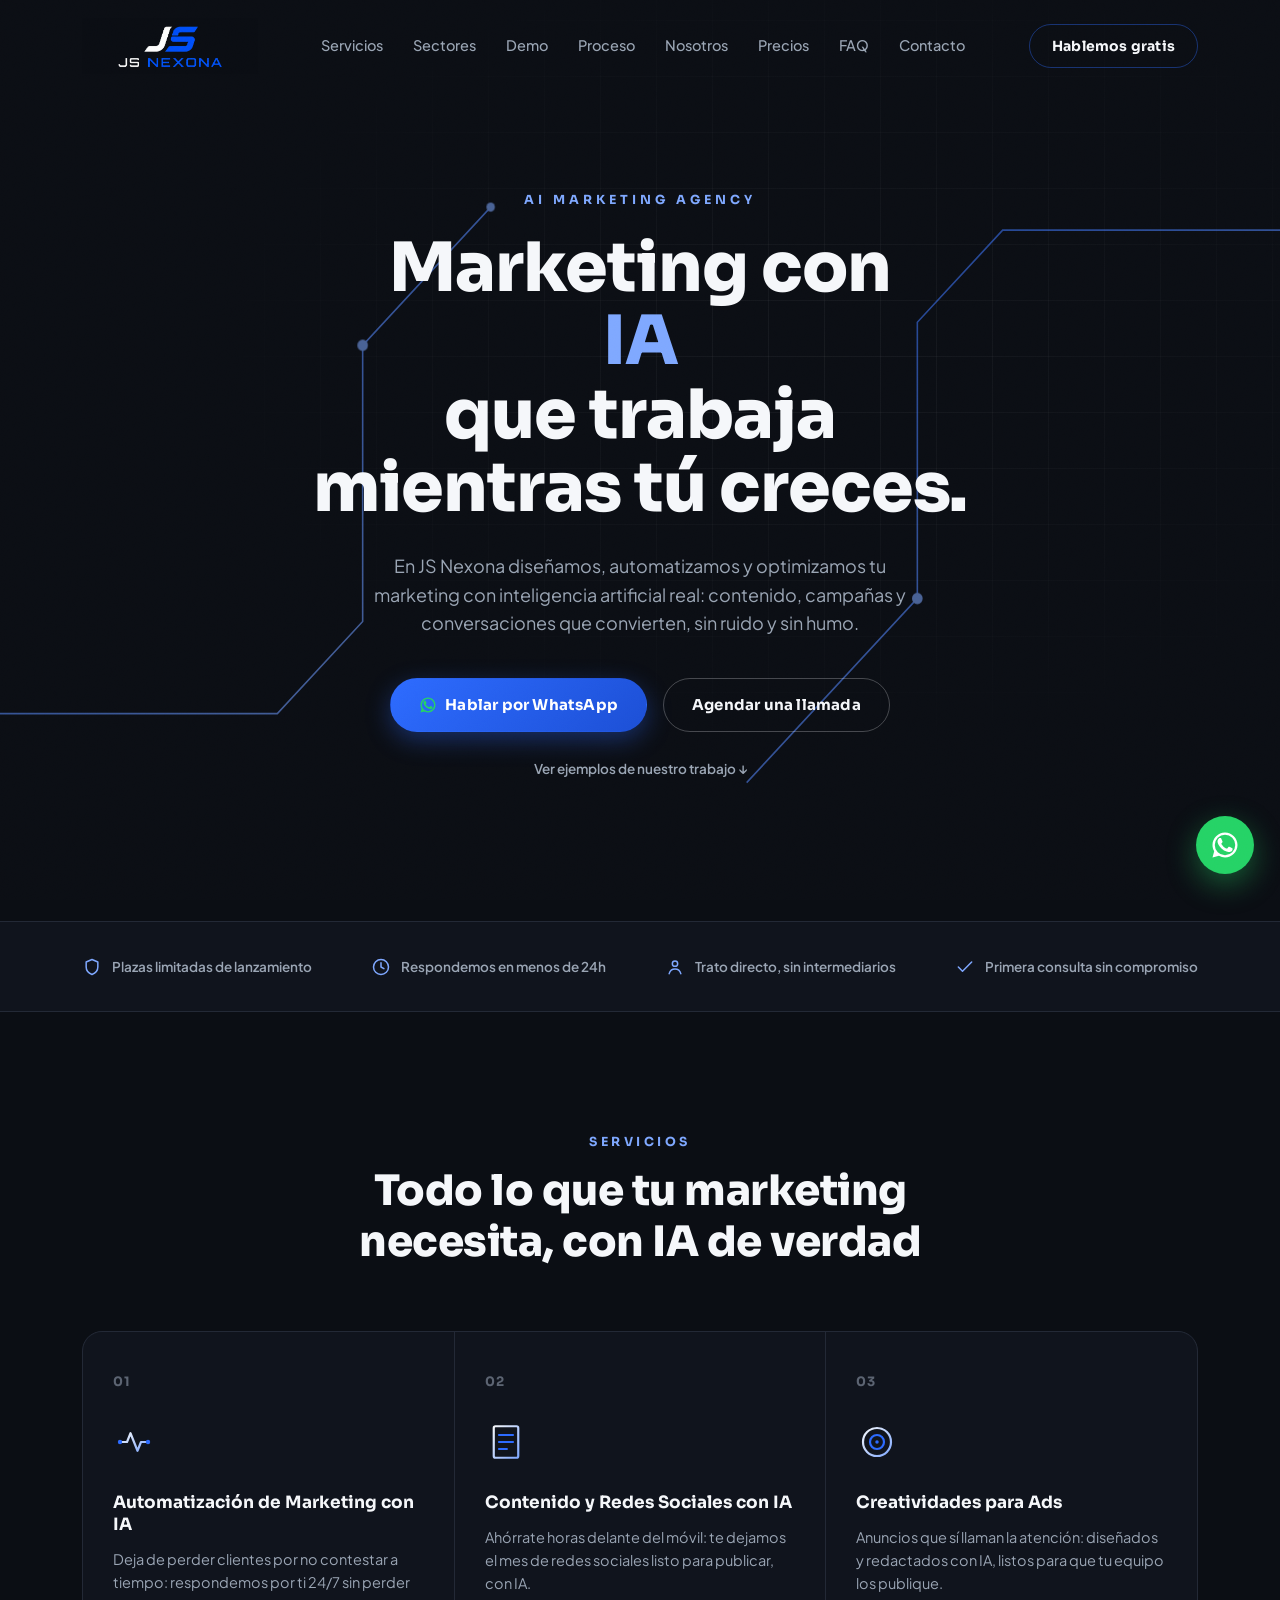
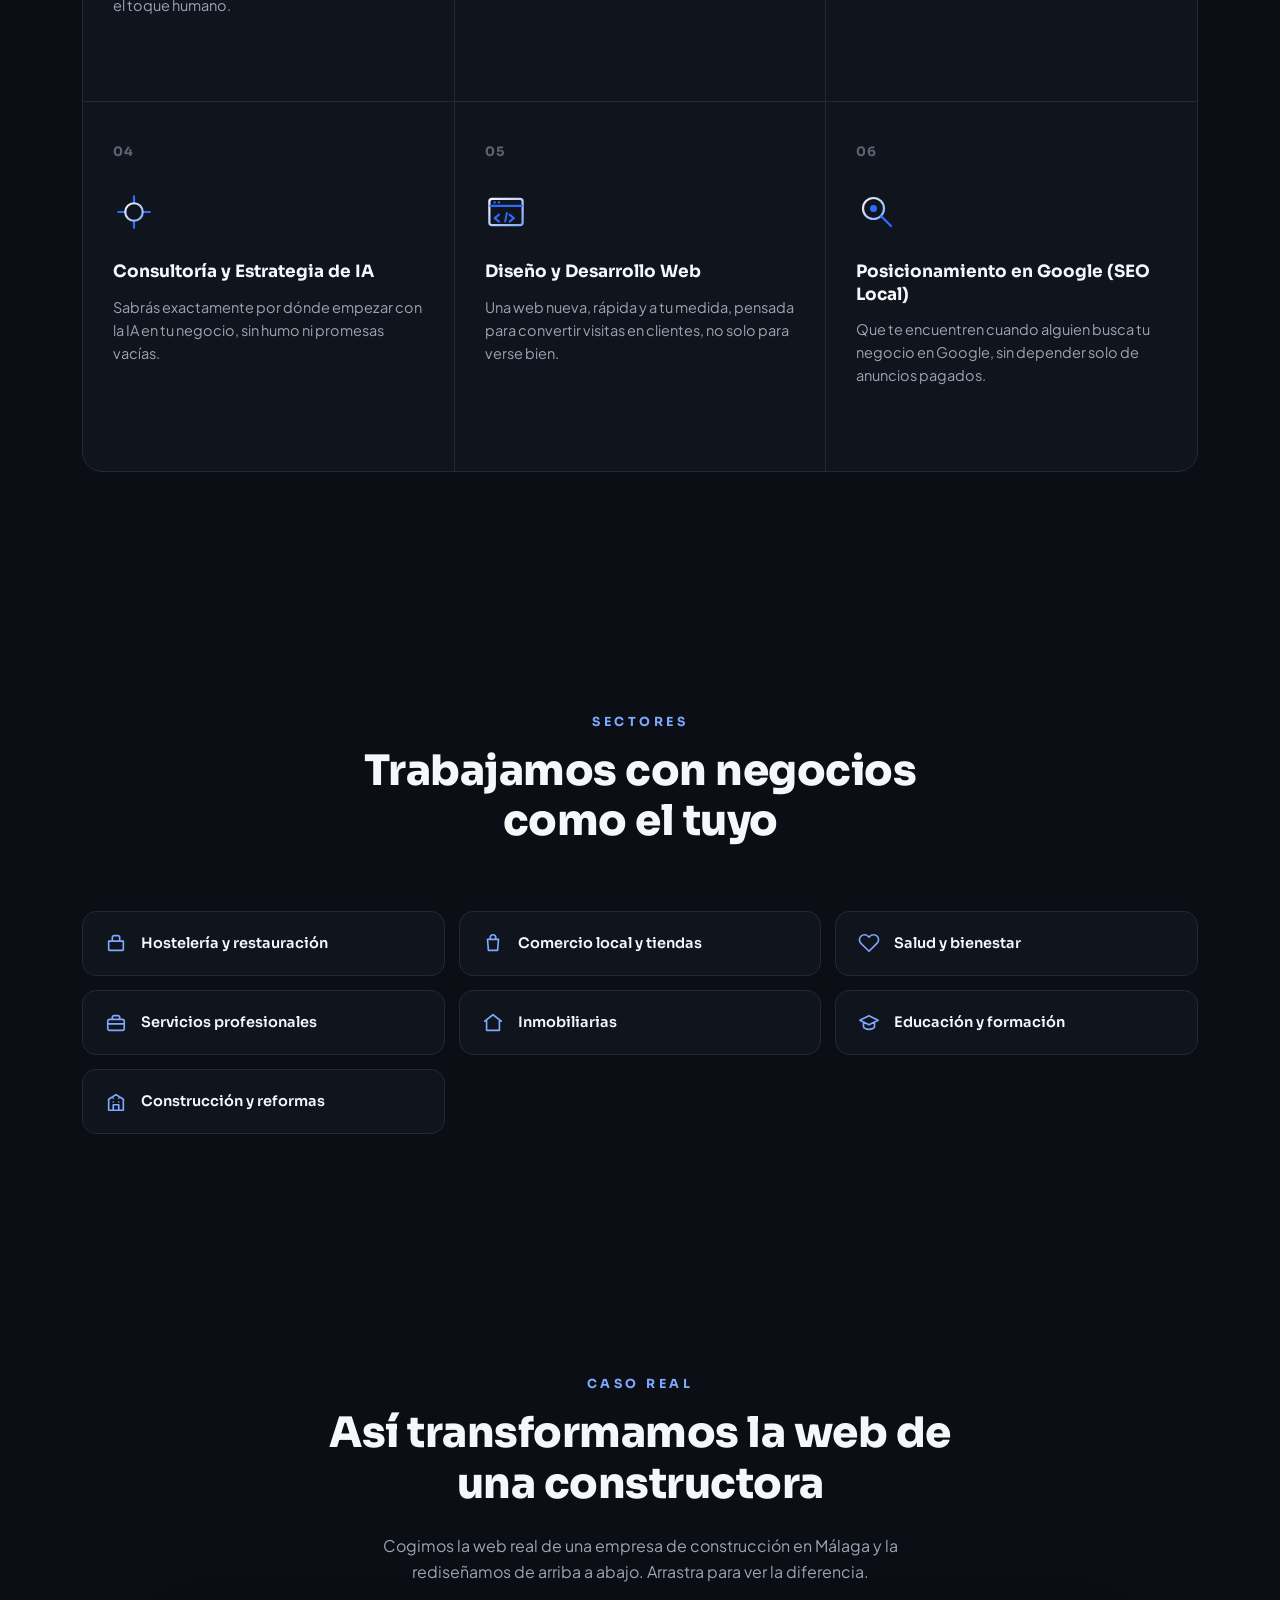
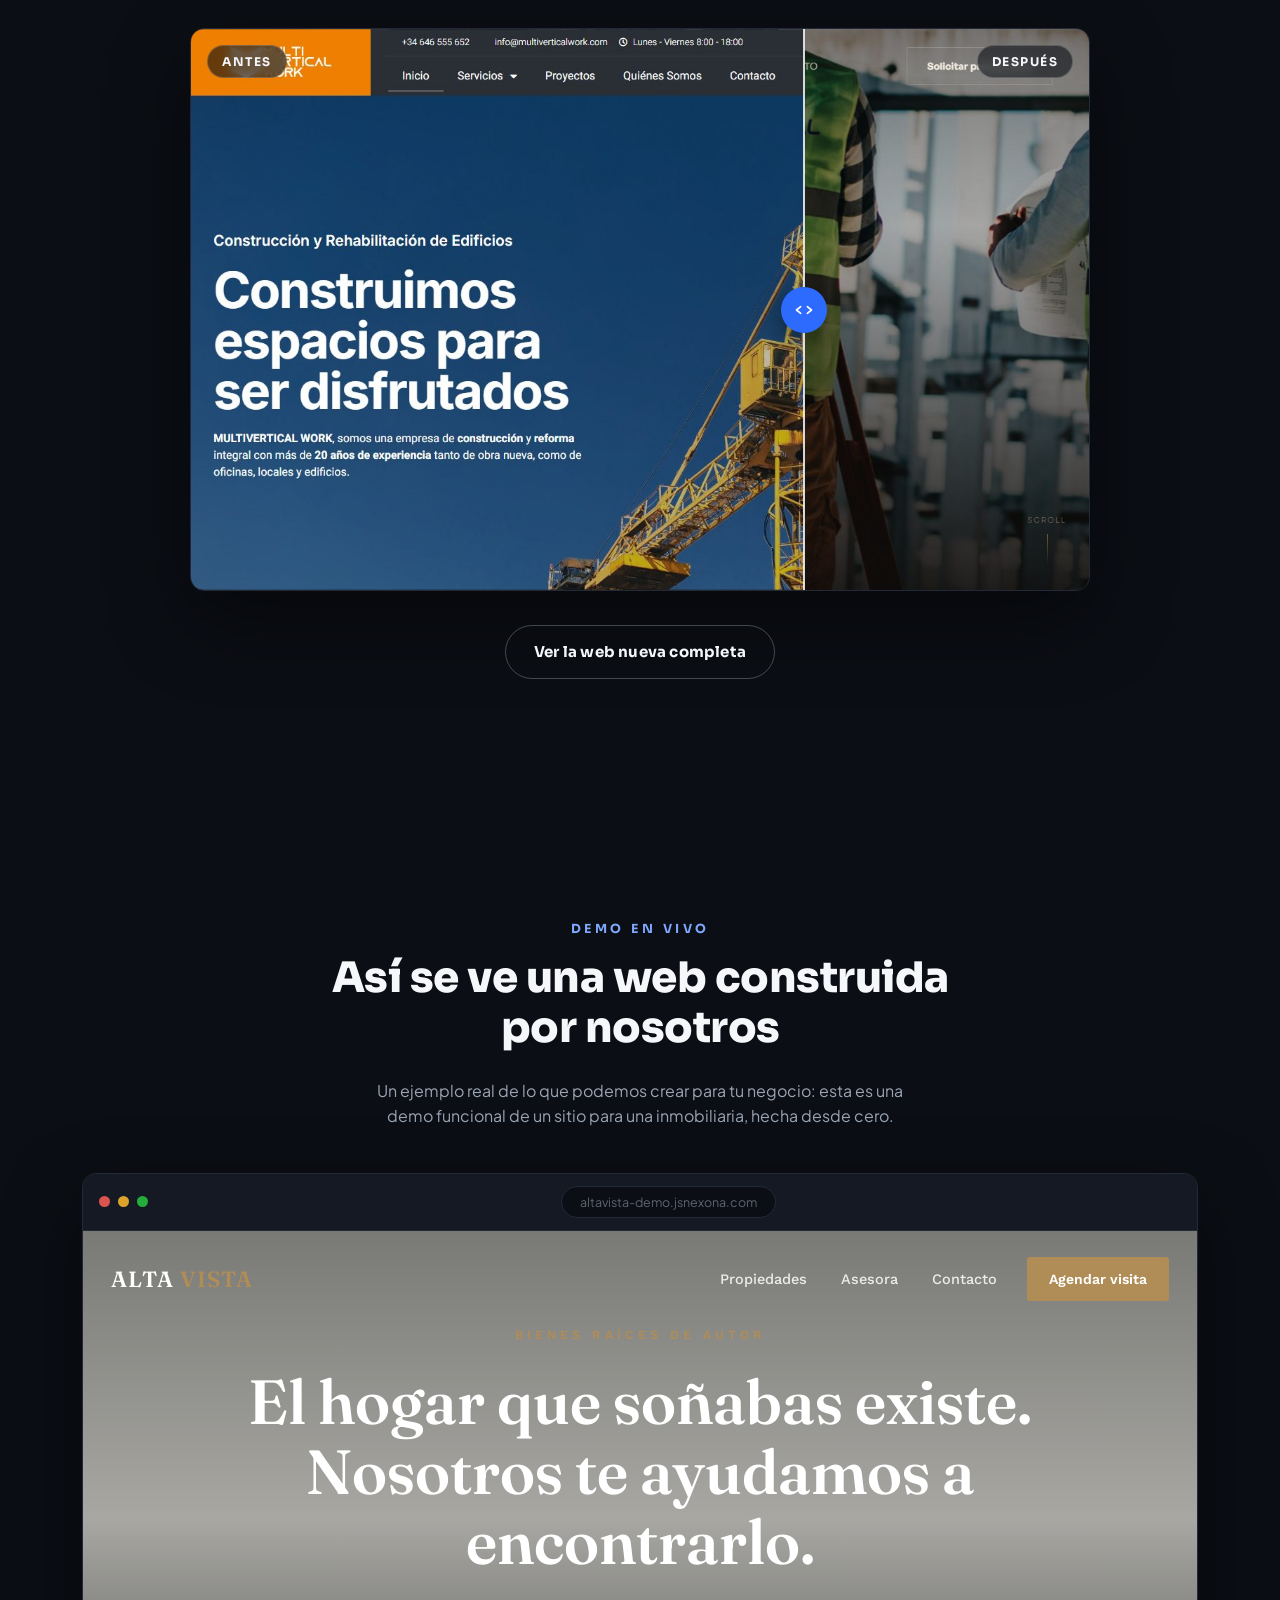
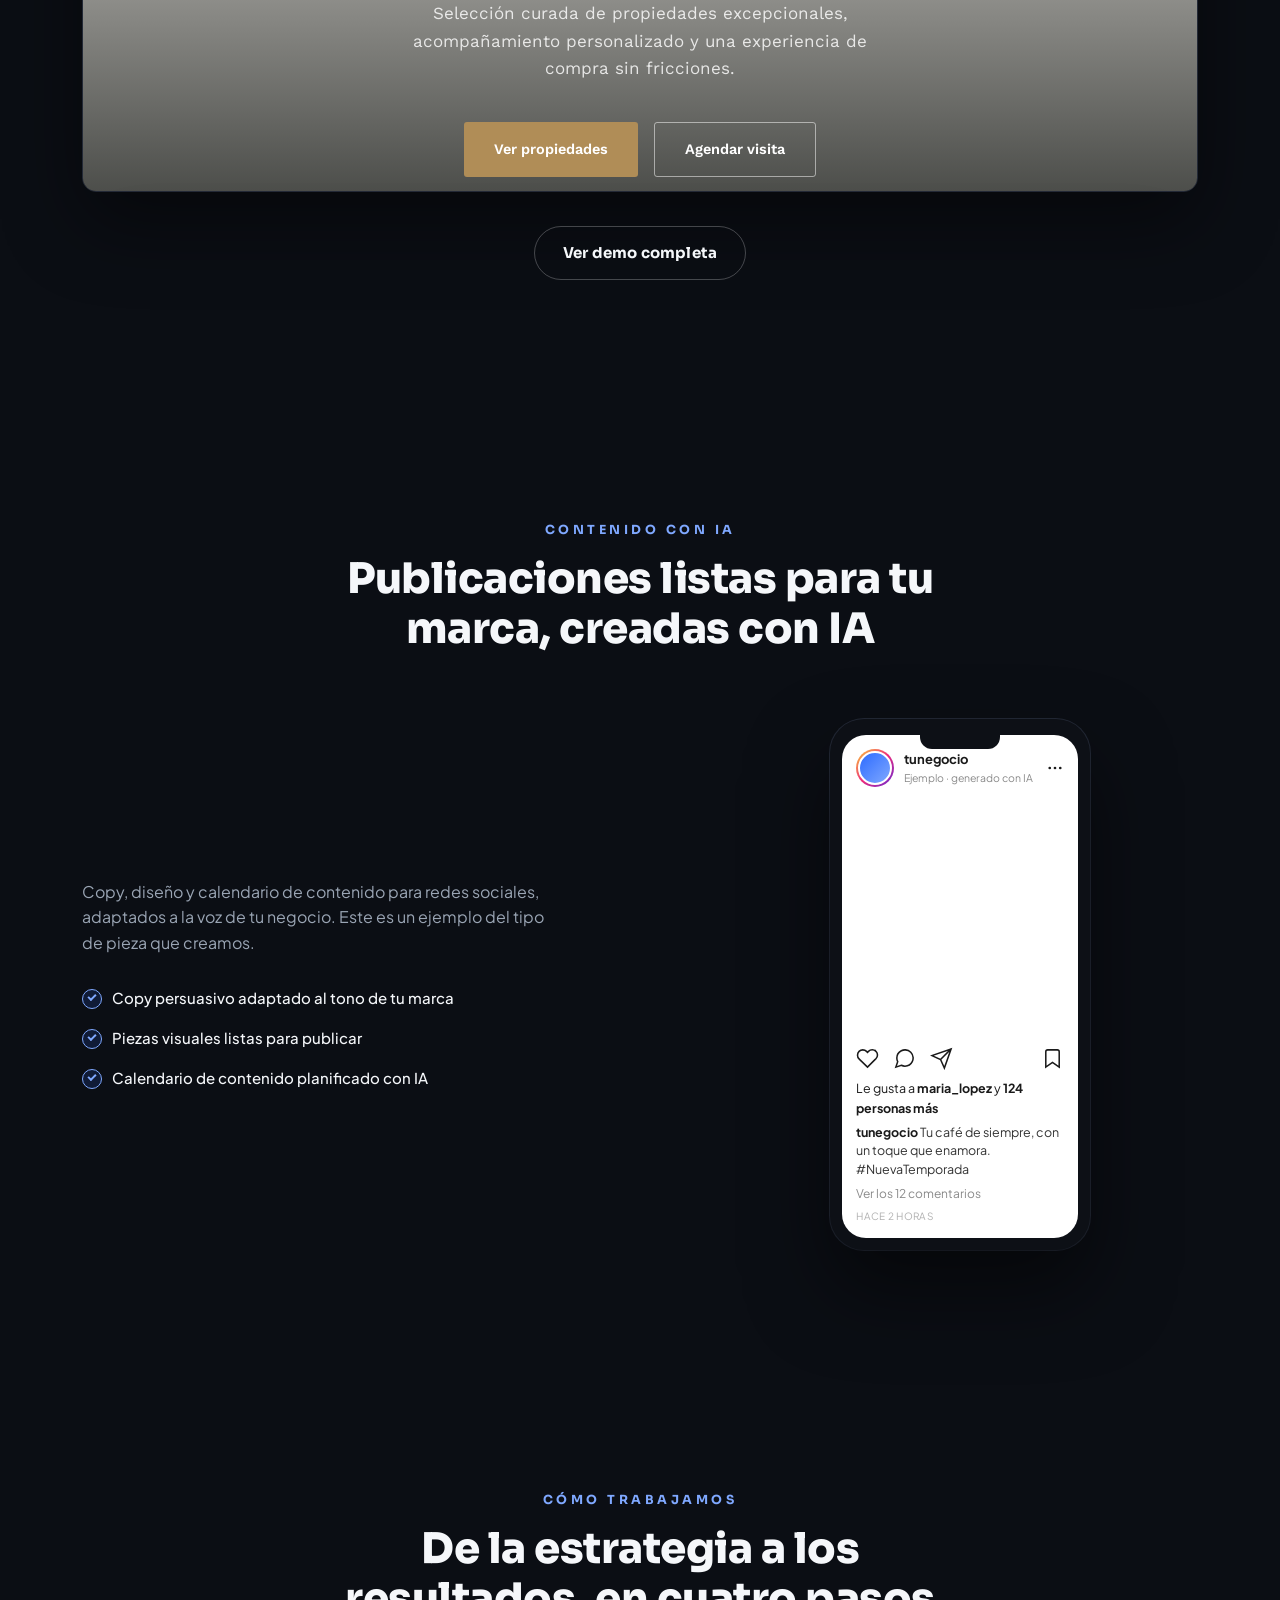
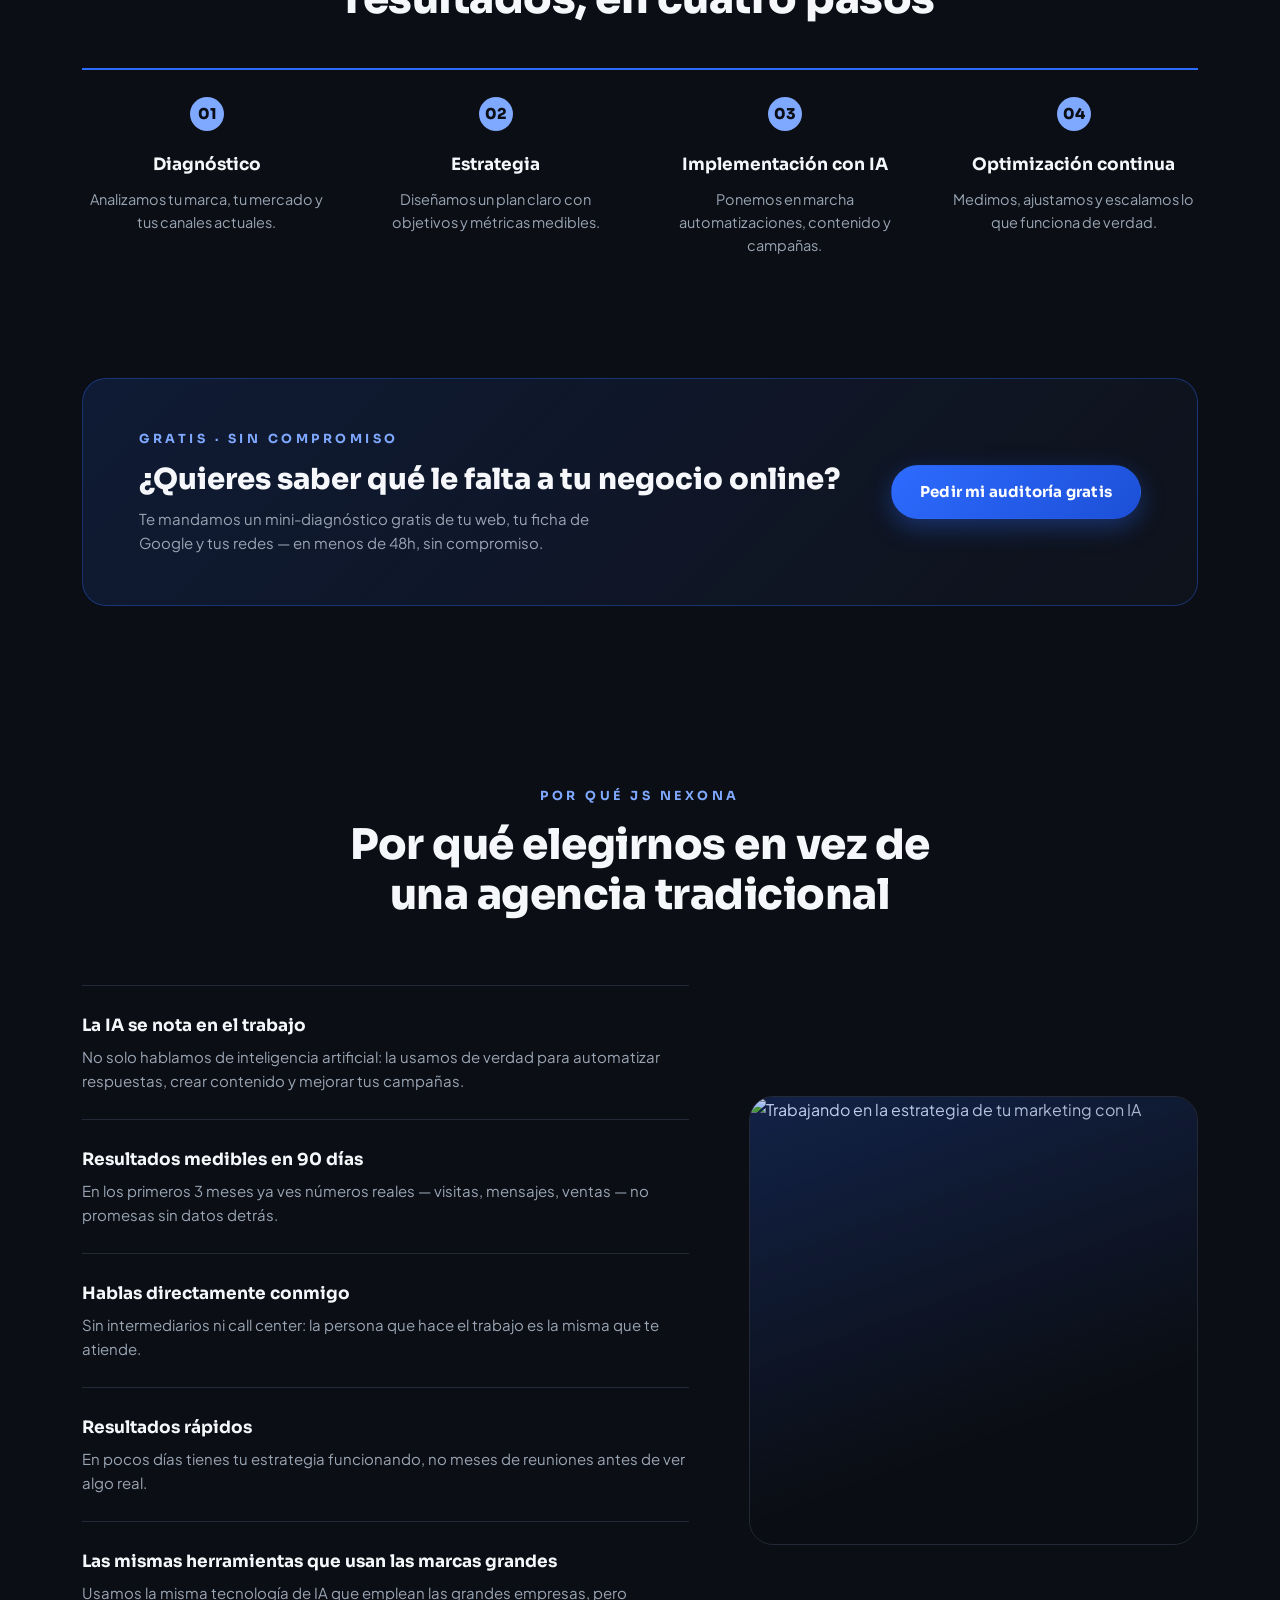
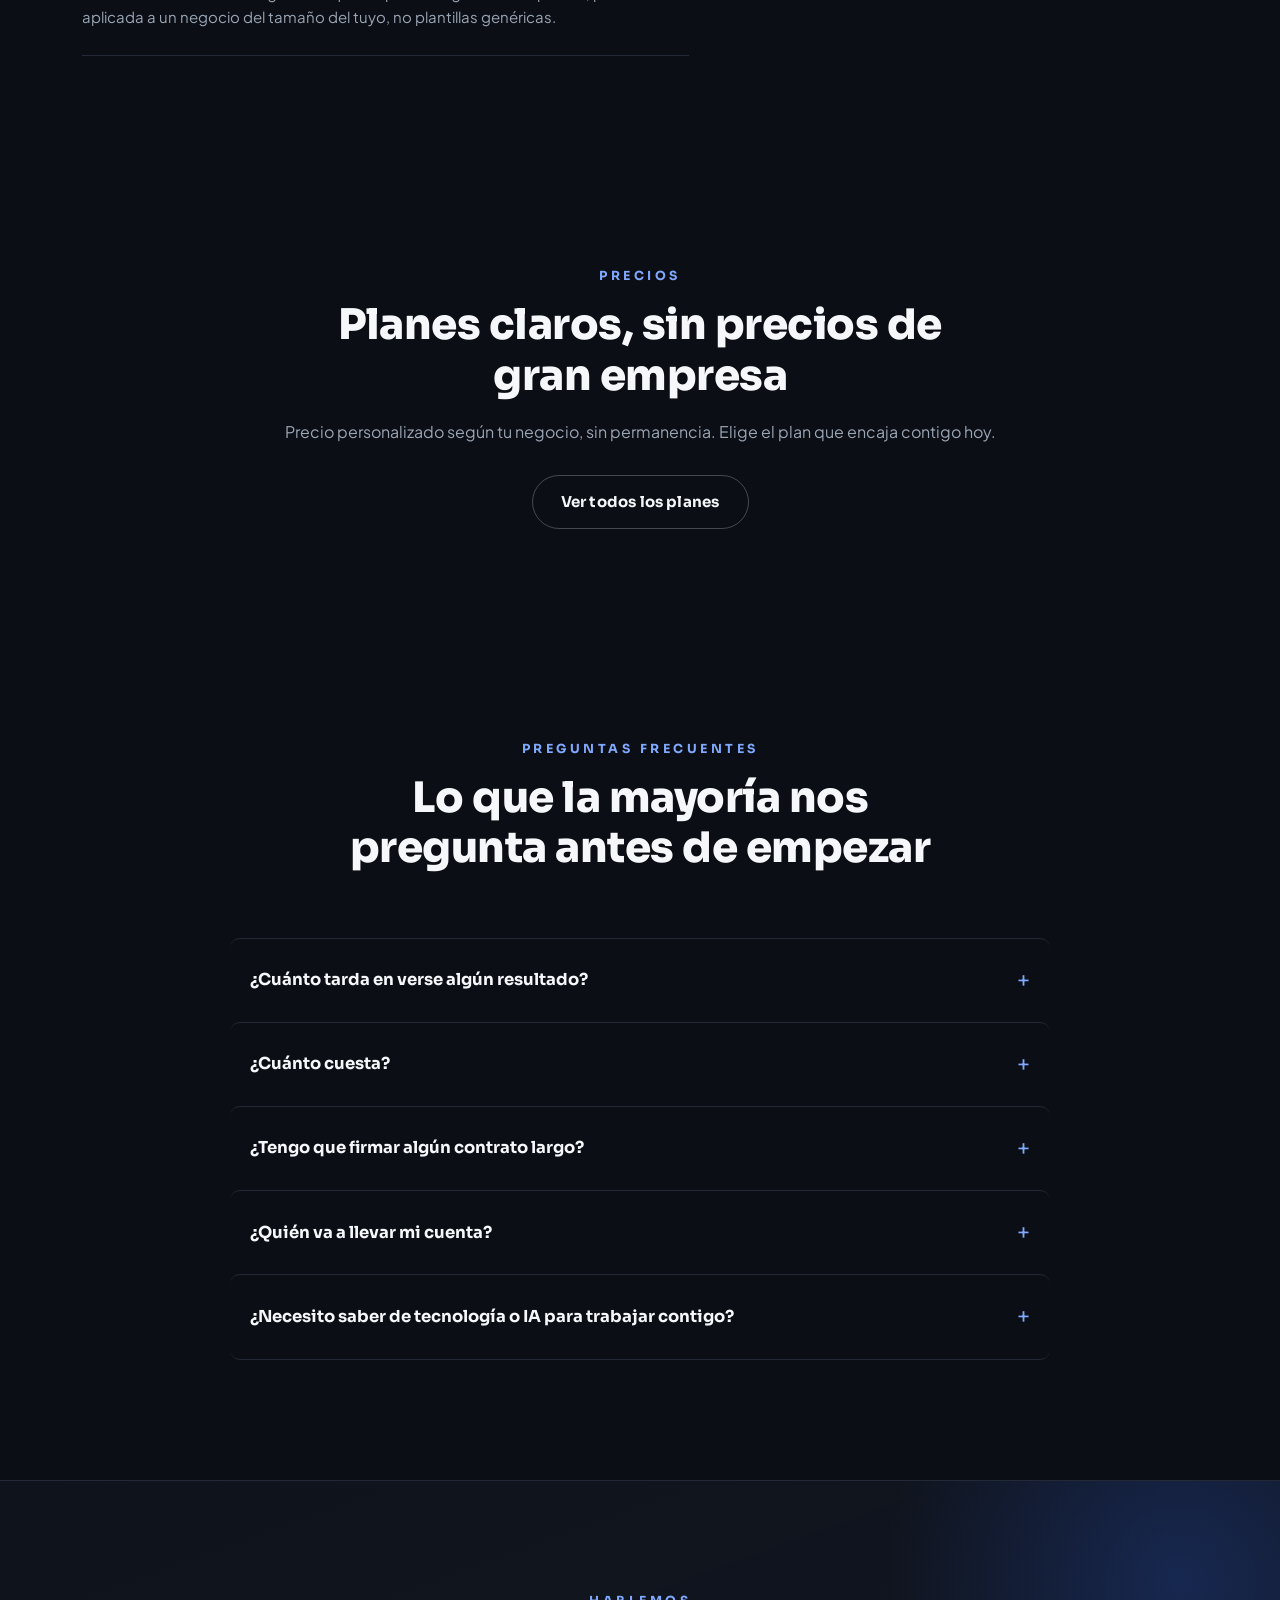
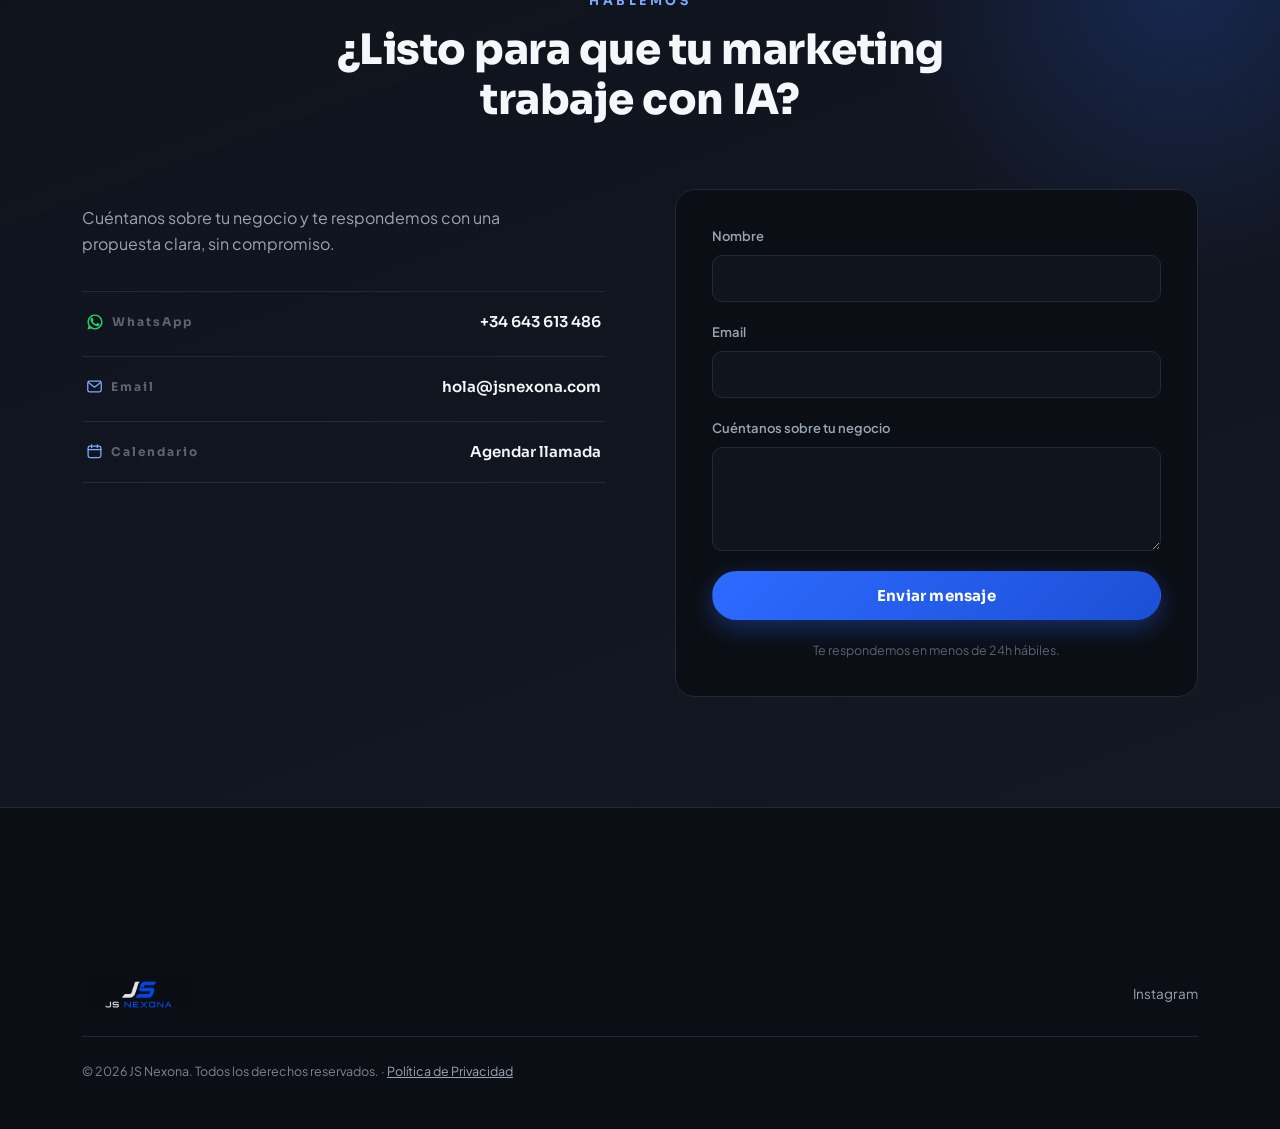
==== commit c7ae27e8: "Anadir animacion de barrido automatico en slider antes/despues y enlazar tarjeta Diseno y Desarrollo" ====
--- a/index.html
+++ b/index.html
@@ -247,7 +247,7 @@
             <span class="service-link">Ver ejemplo &rarr;</span>
           </a>
 
-          <a href="#demo" class="service-card reveal" style="--d:5">
+          <a href="#antes-despues" class="service-card reveal" style="--d:5">
             <span class="service-num">05</span>
             <svg class="service-icon" viewBox="0 0 48 48" fill="none">
               <rect x="5" y="9" width="38" height="30" rx="3" stroke="url(#gIcon)" stroke-width="2.5"/>
--- a/css/styles.css
+++ b/css/styles.css
@@ -613,6 +613,13 @@
   pointer-events: none;
 }
 .ba-handle svg { width: 20px; height: 20px; }
+@media (prefers-reduced-motion: no-preference) {
+  .ba-handle { animation: baPulse 2.4s ease-in-out infinite; }
+}
+@keyframes baPulse {
+  0%, 100% { box-shadow: 0 8px 24px rgba(0,0,0,.45), 0 0 0 0 rgba(45,107,255,.45); }
+  50% { box-shadow: 0 8px 24px rgba(0,0,0,.45), 0 0 0 12px rgba(45,107,255,0); }
+}
 .ba-handle::before,
 .ba-handle::after {
   content: '';
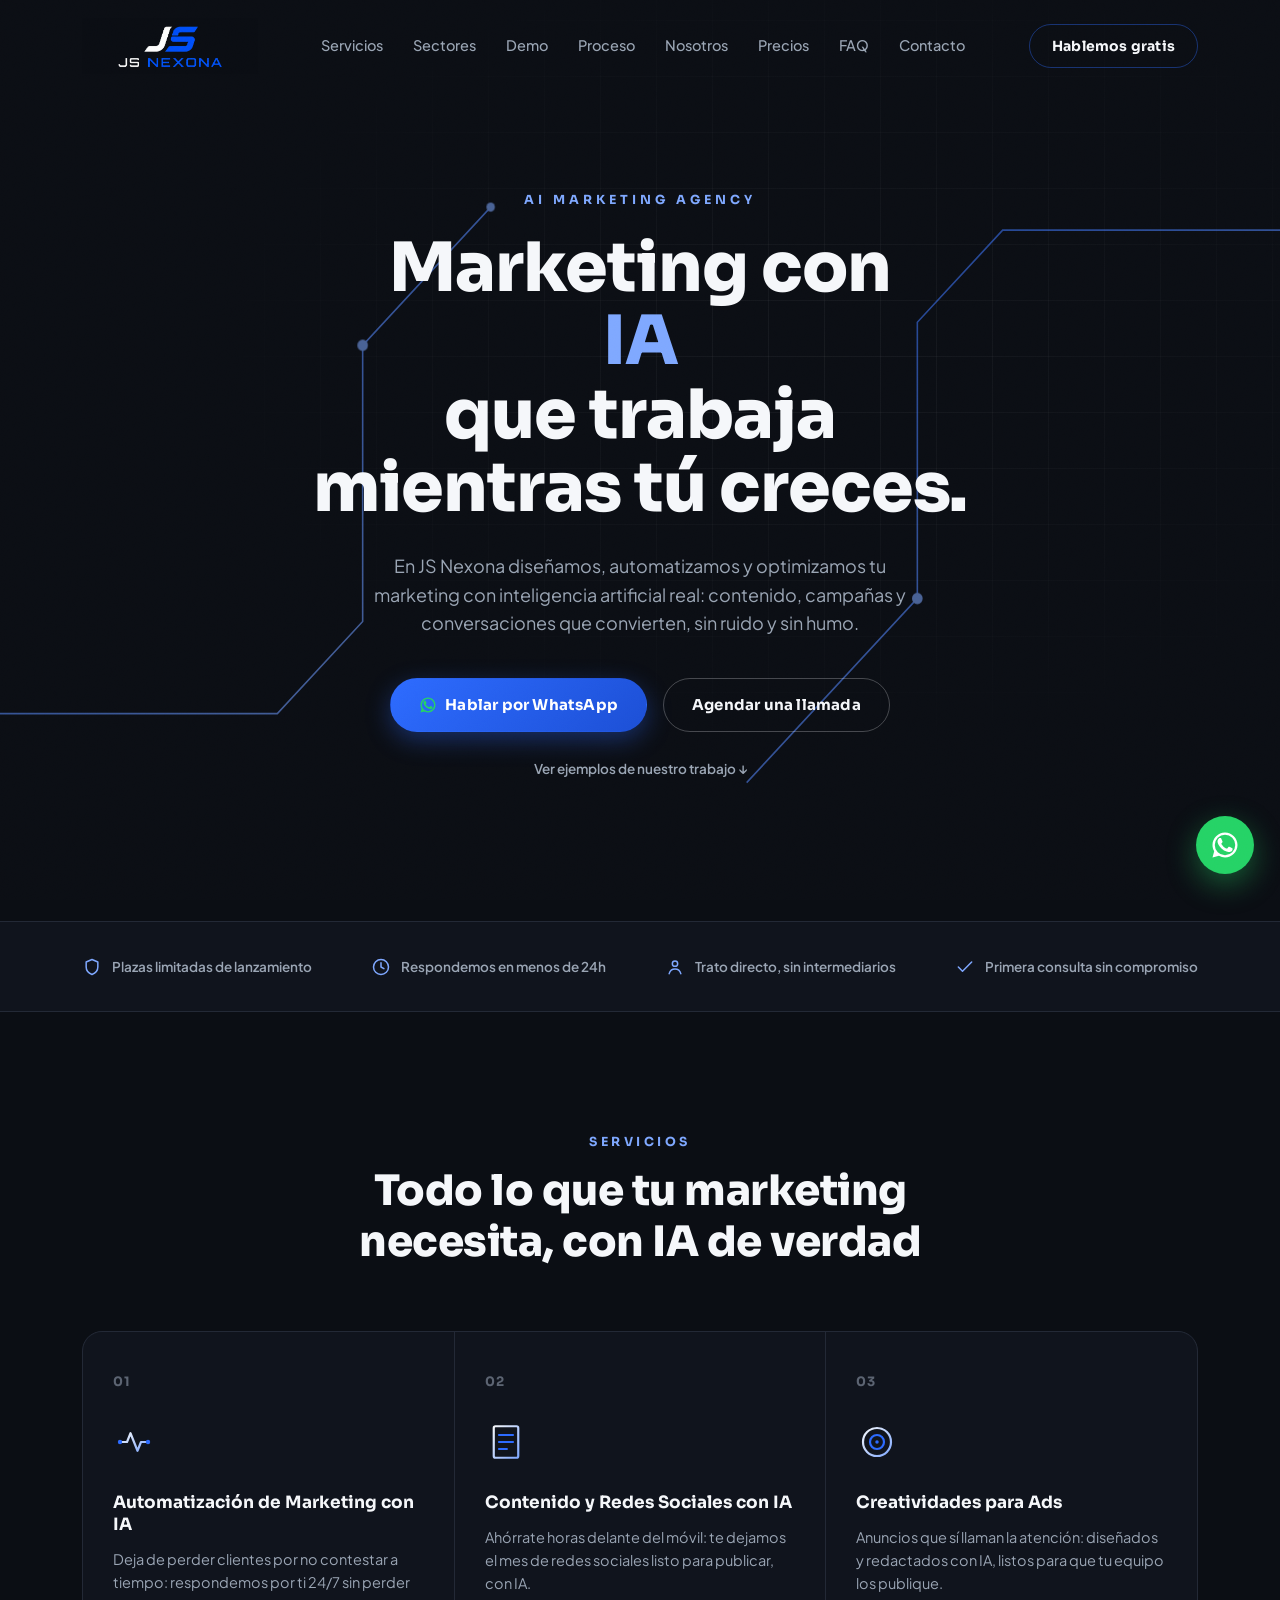
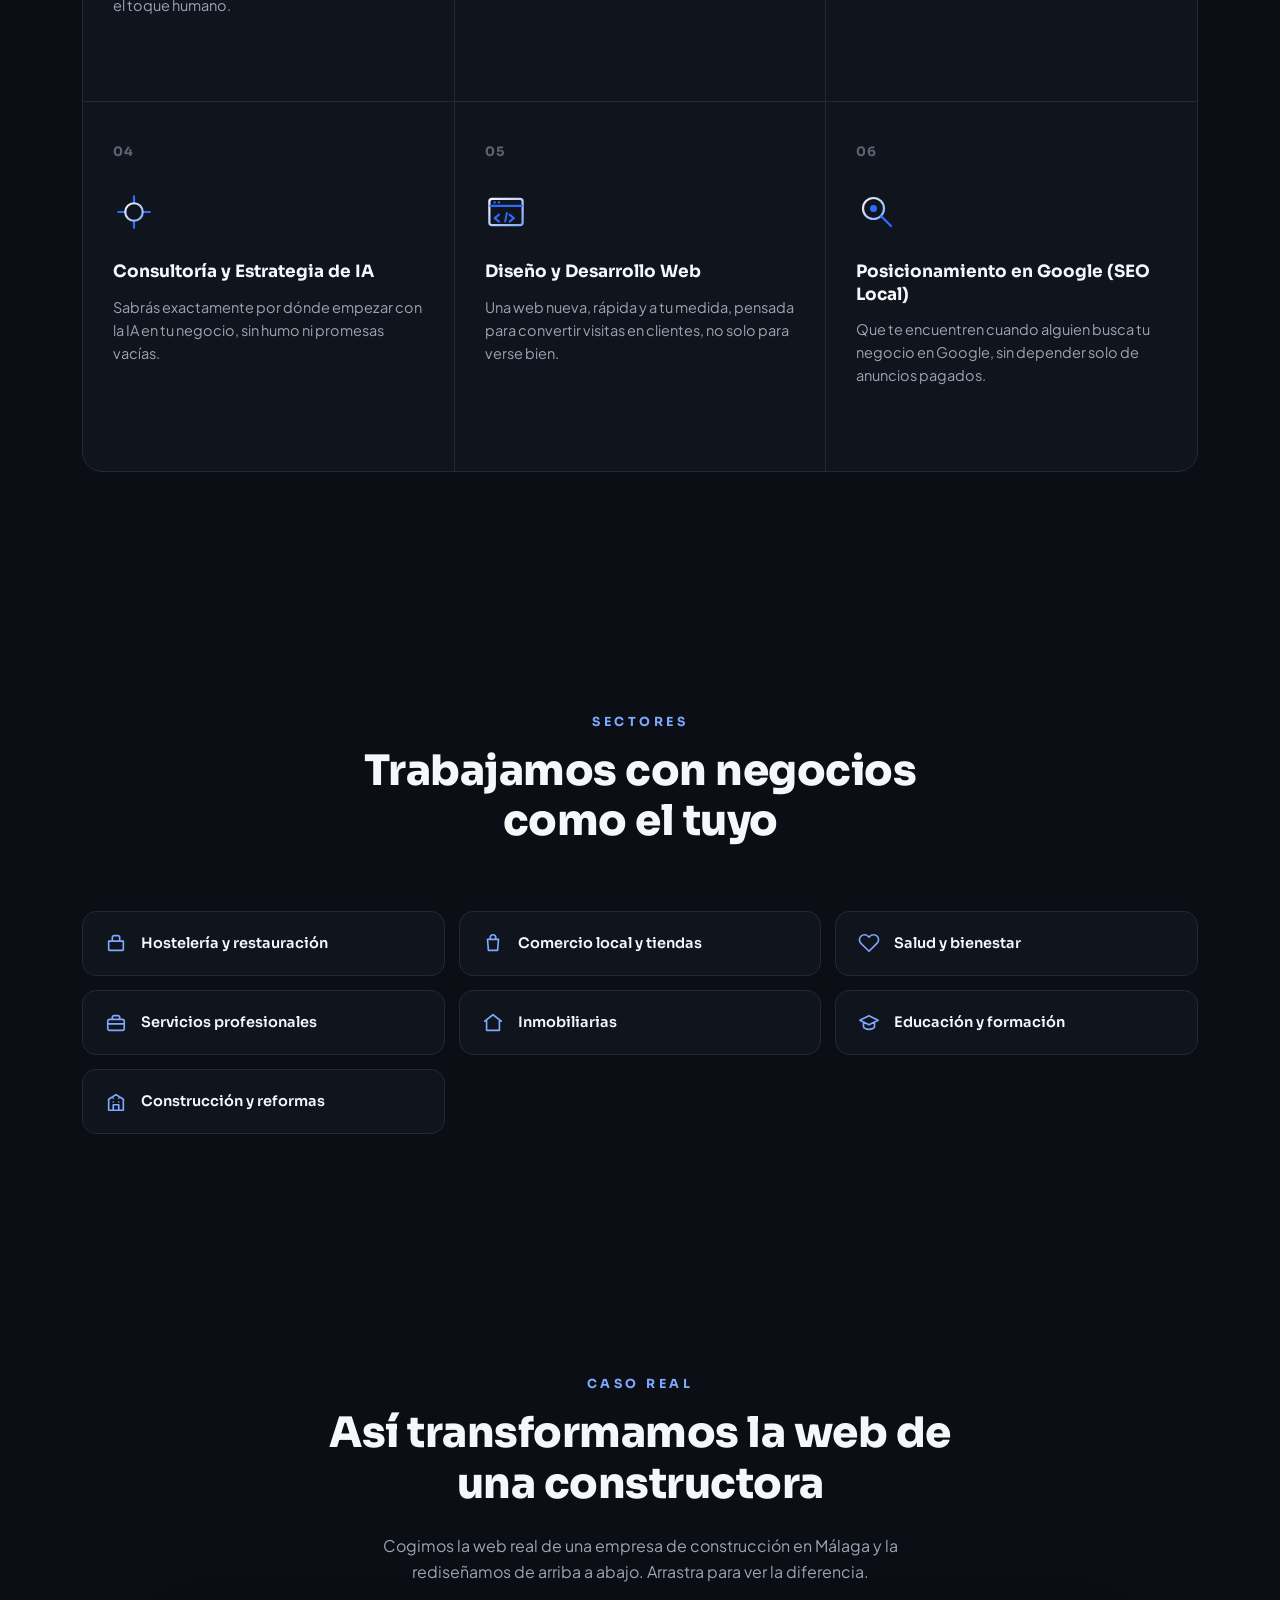
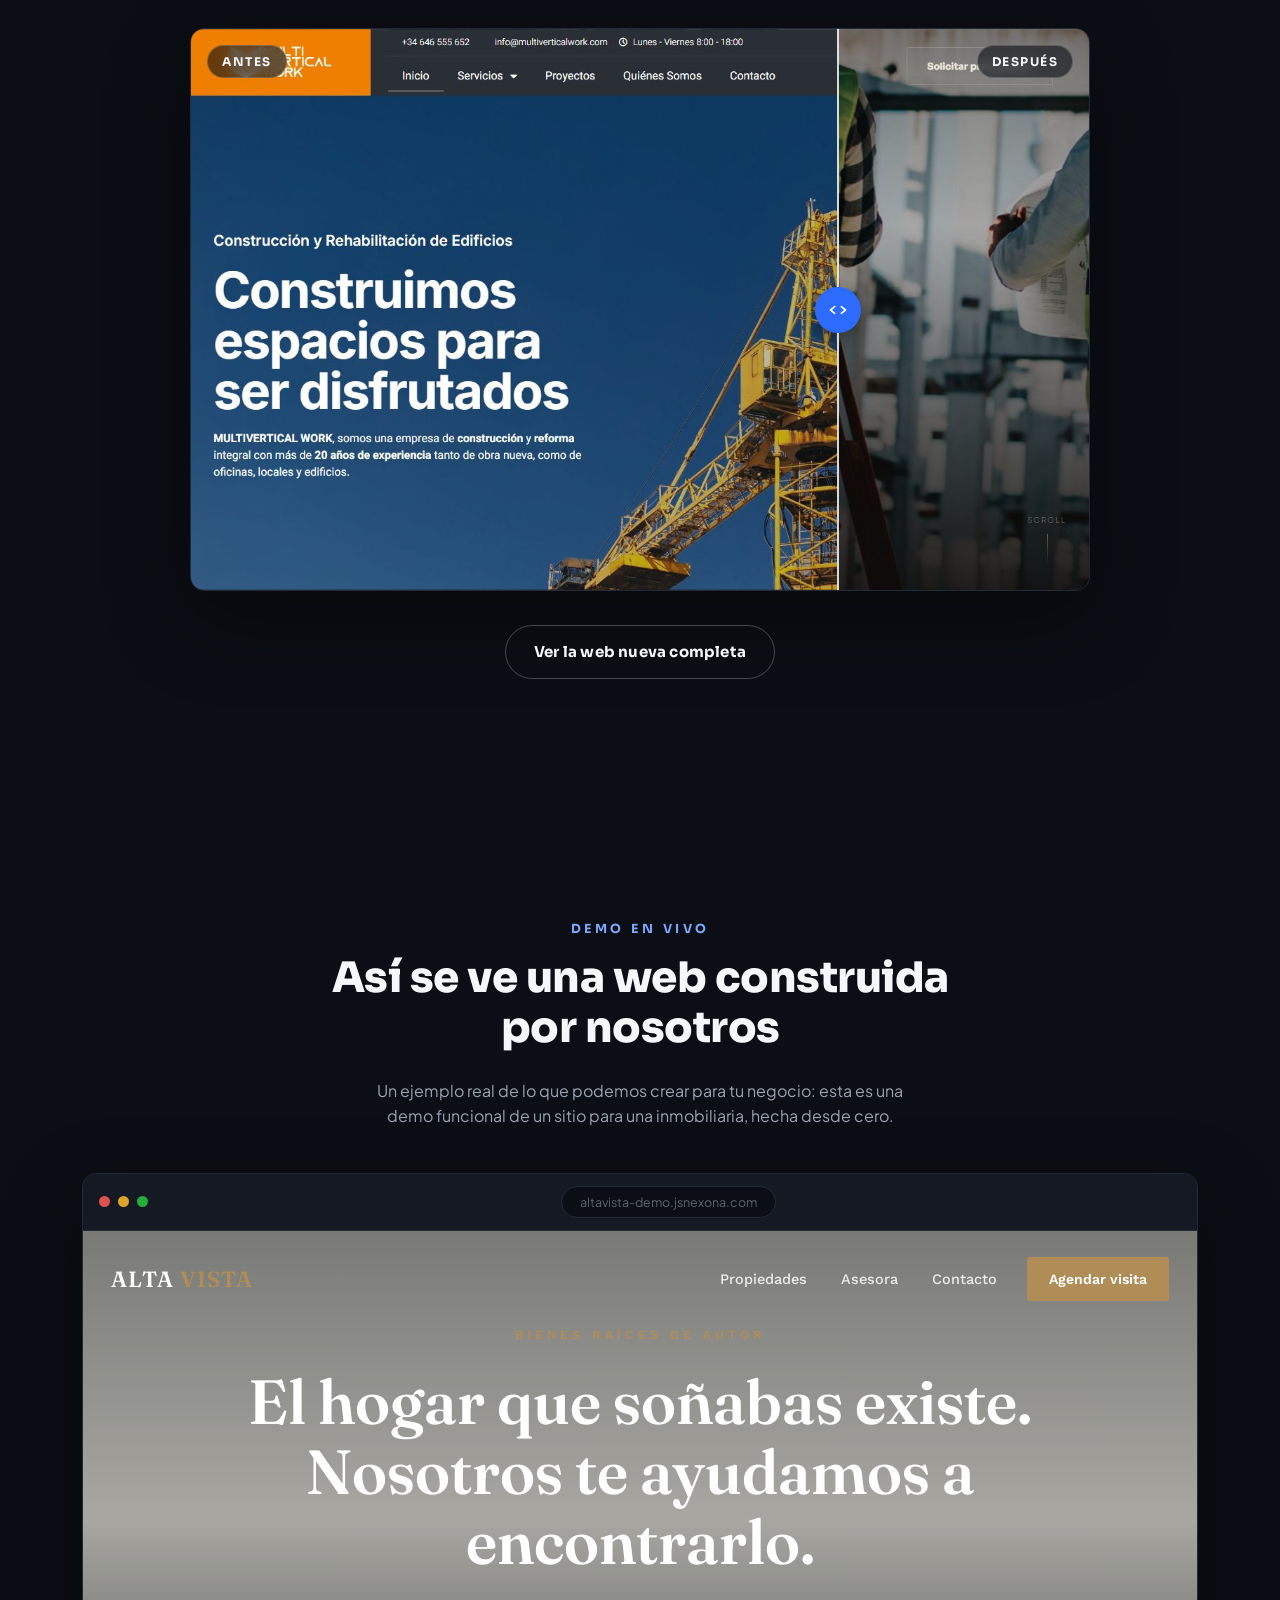
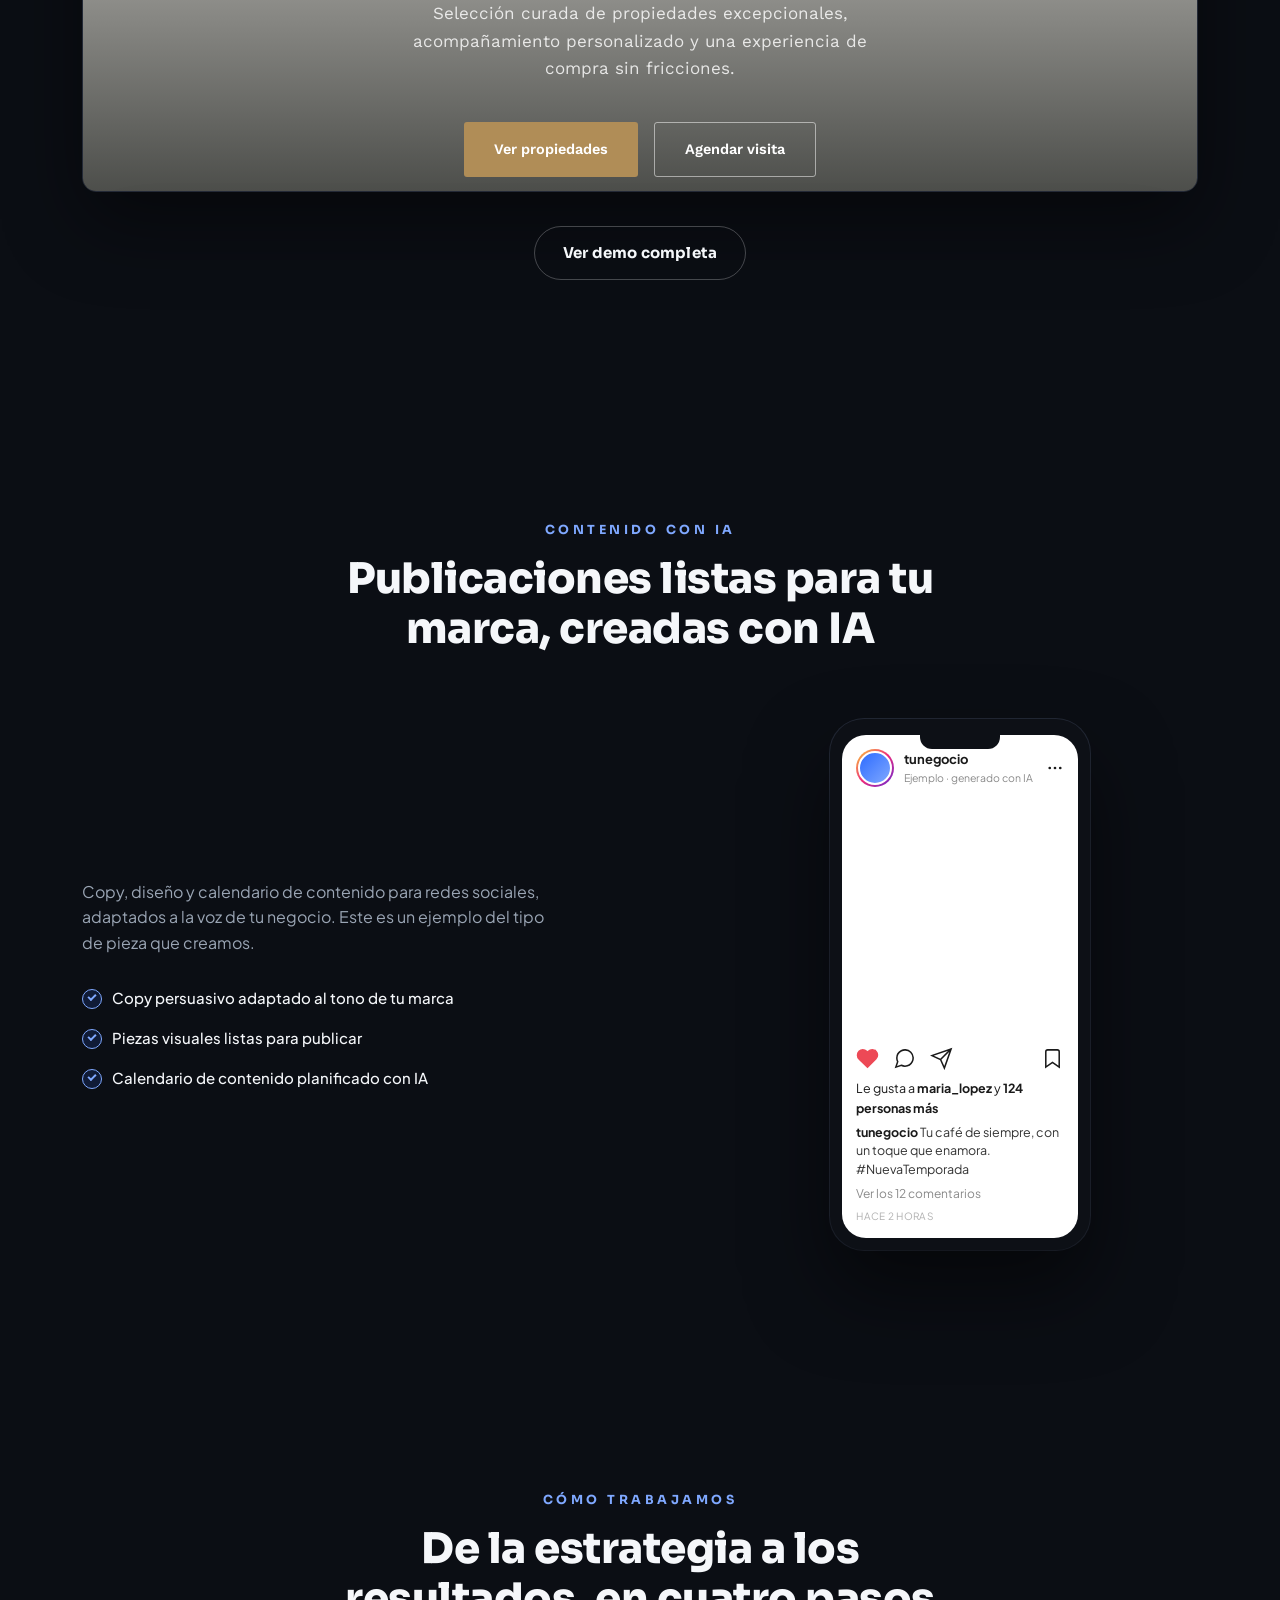
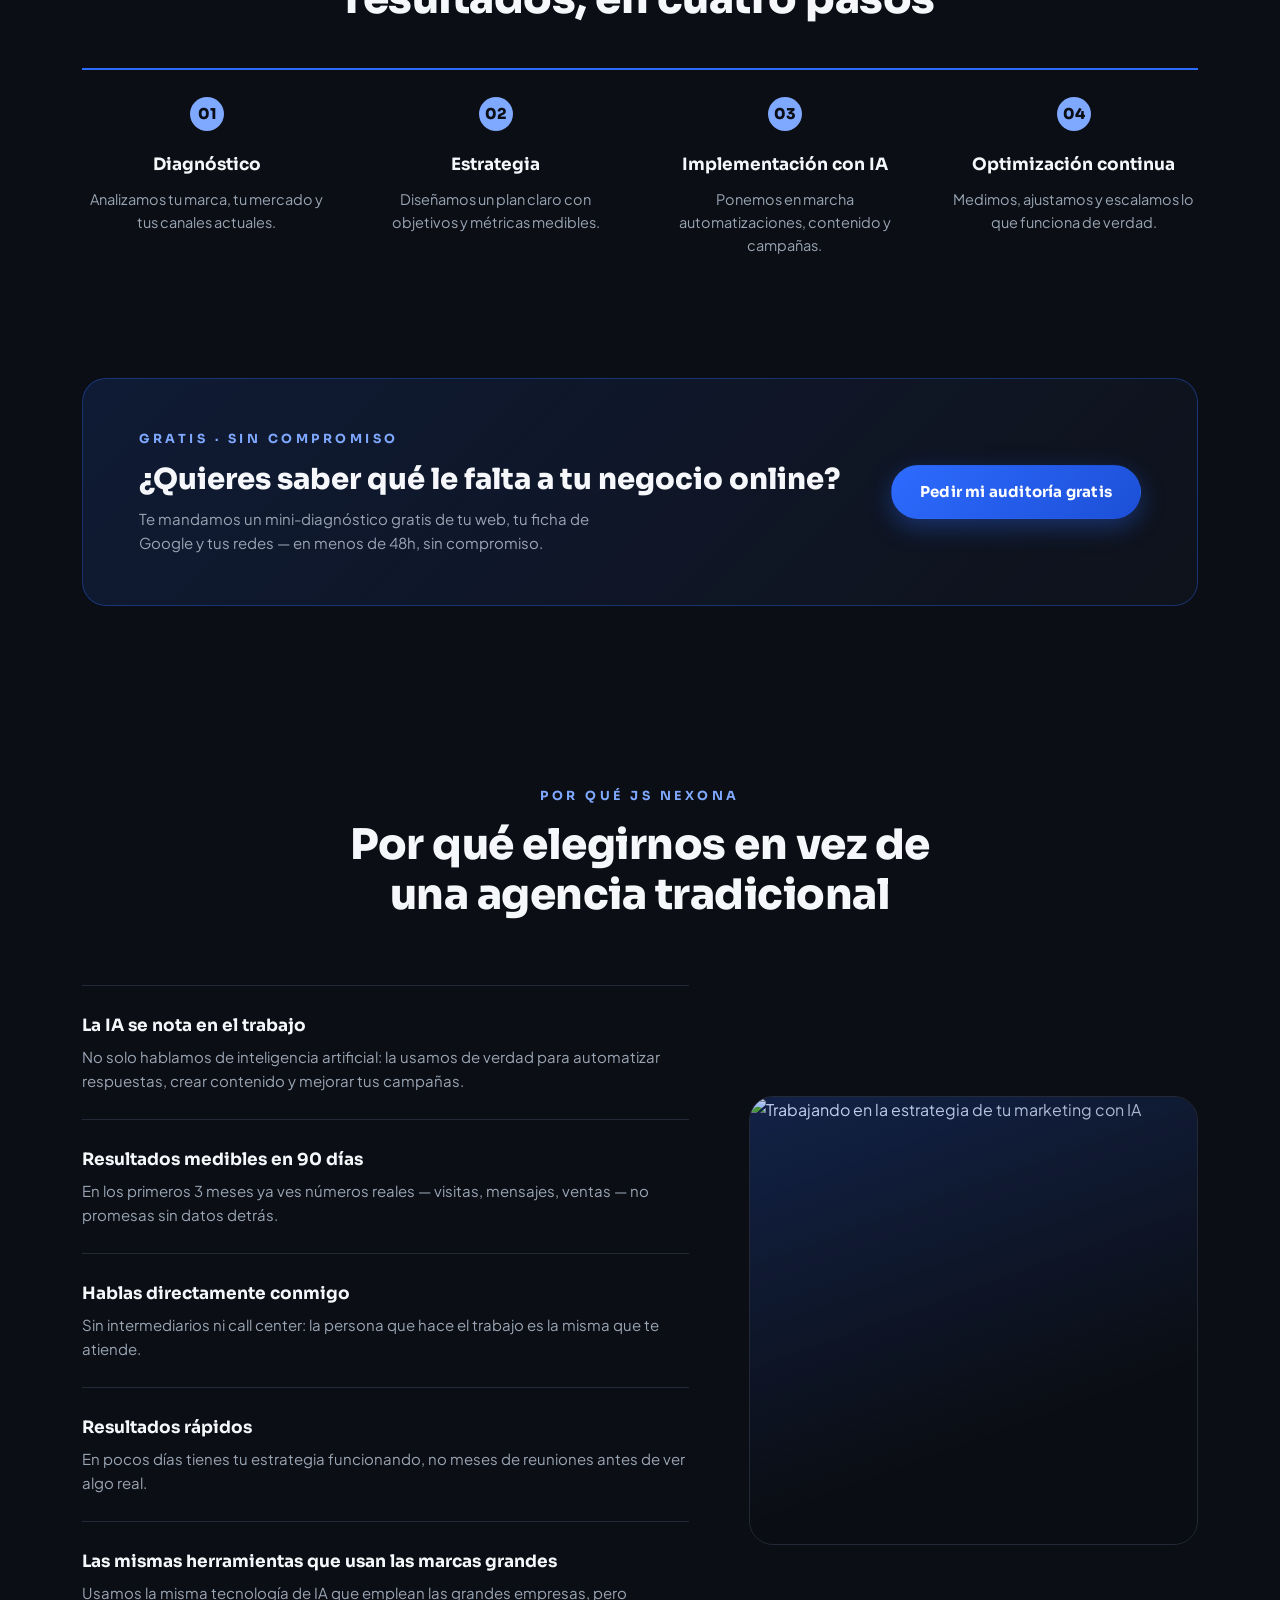
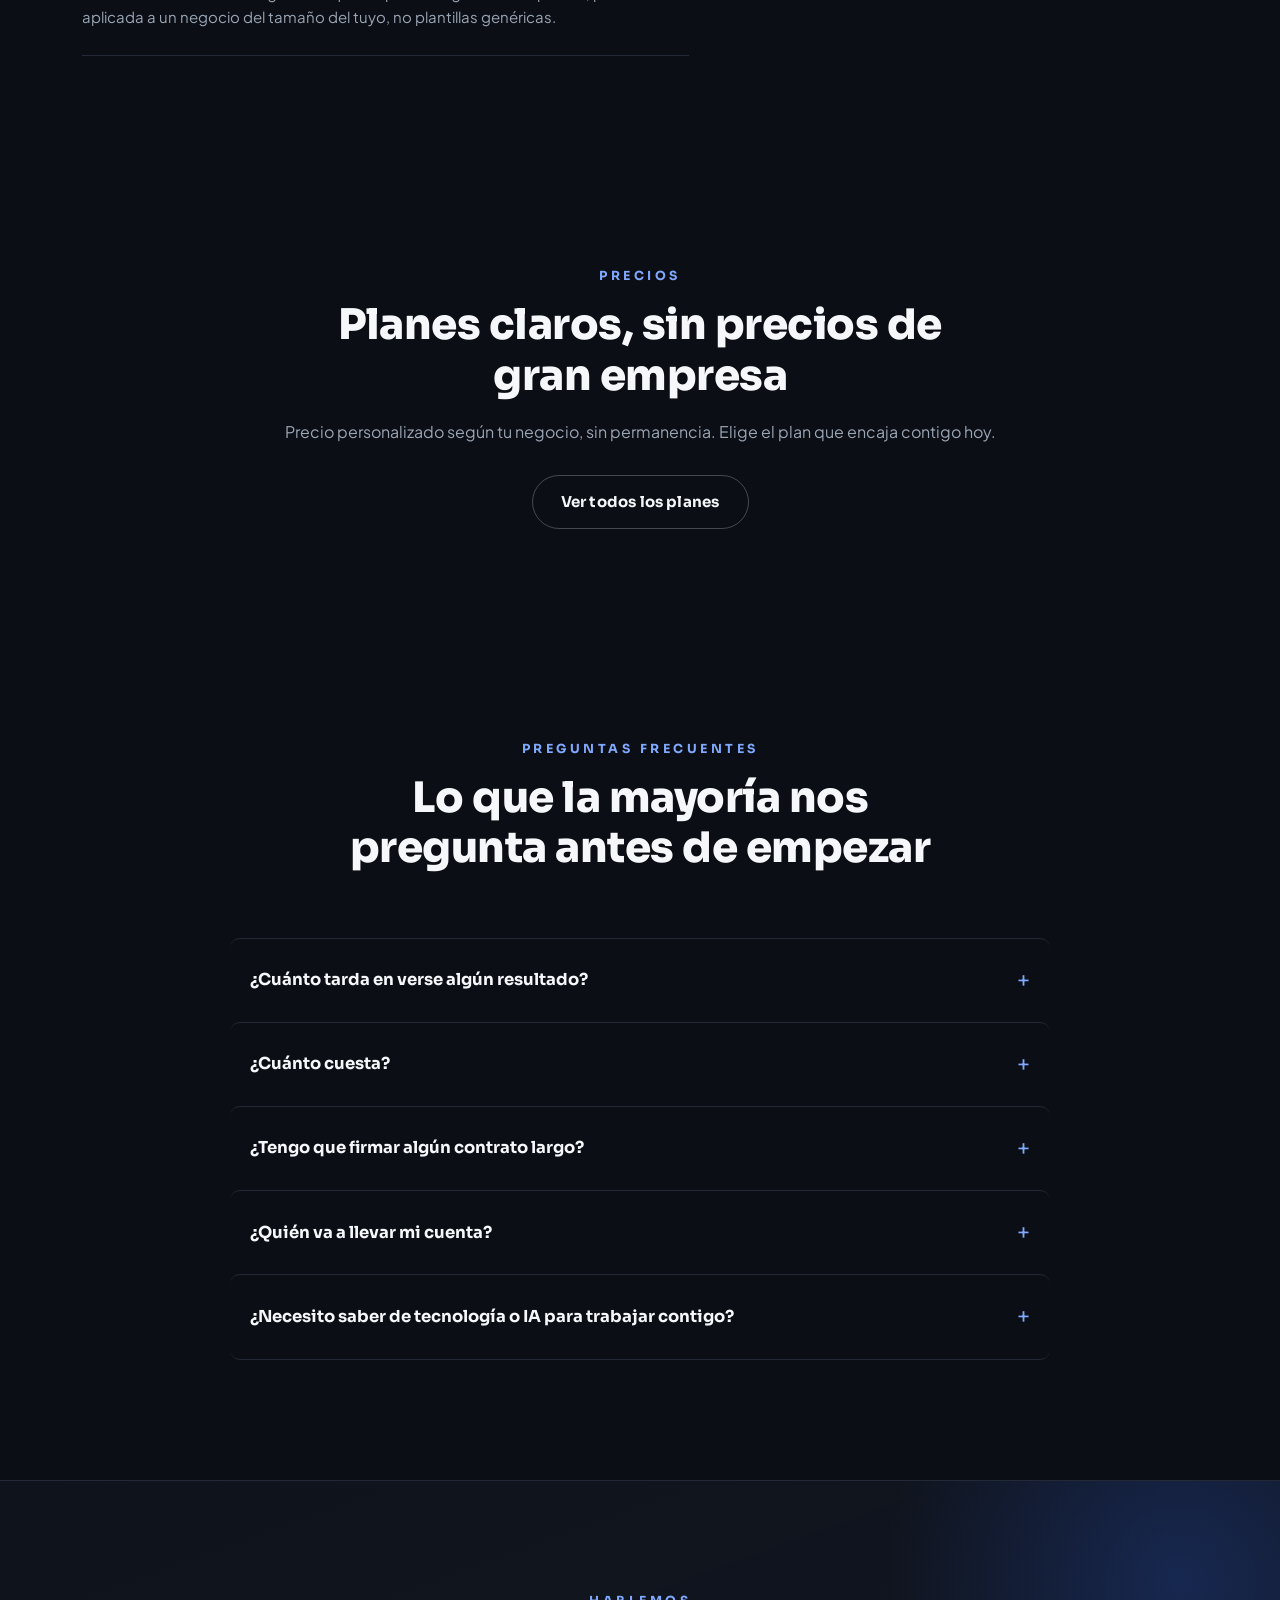
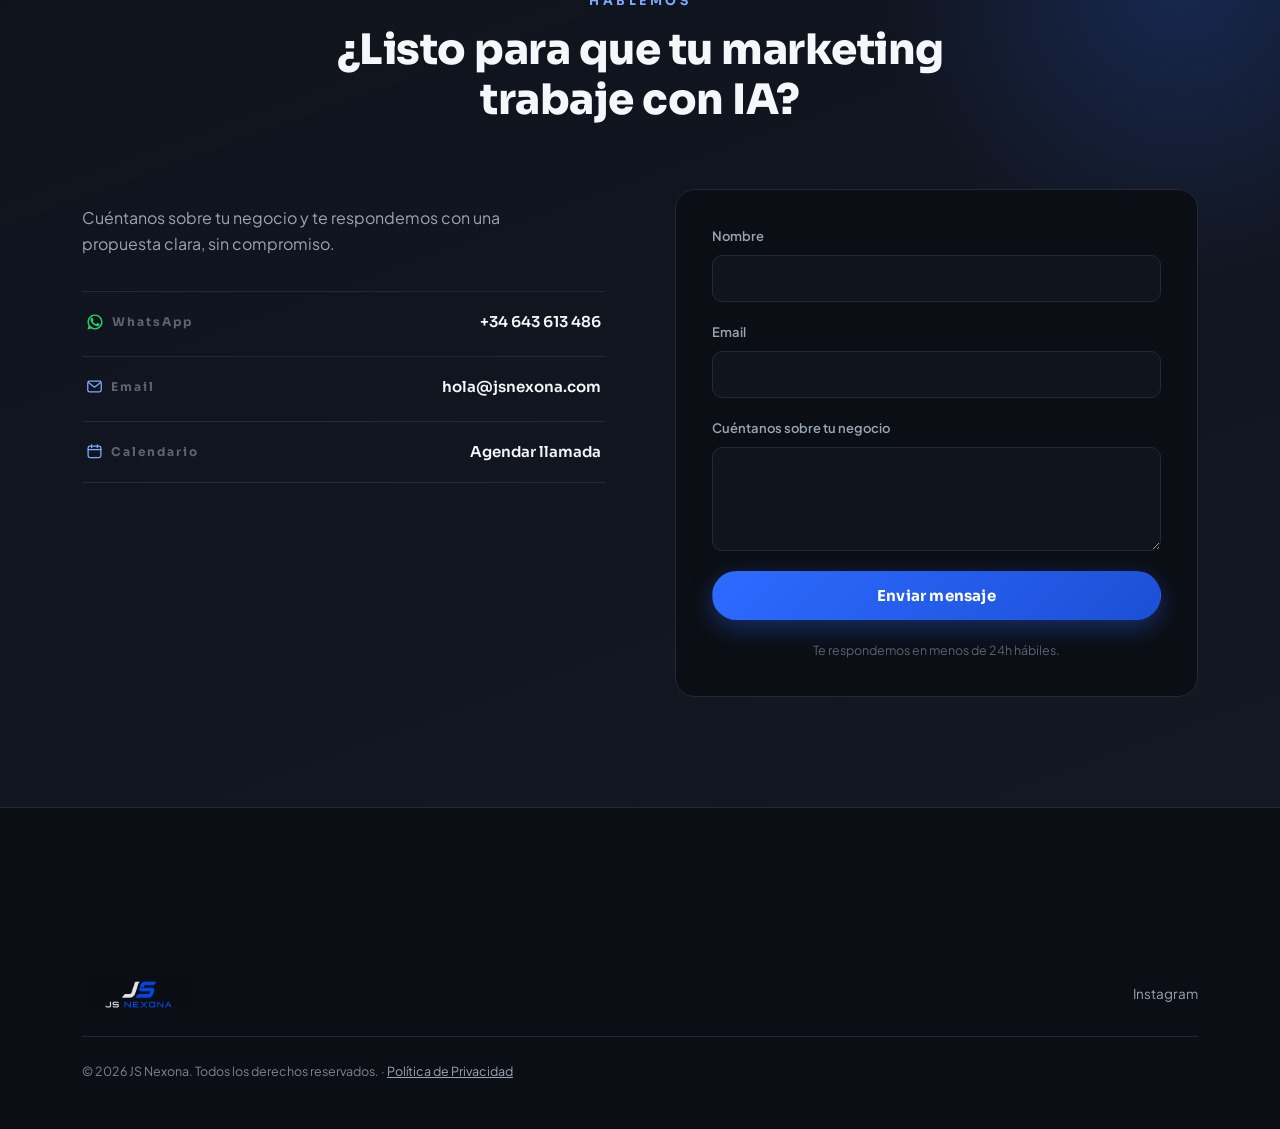
==== commit 9c81881d: "Crear pagina de ejemplo Diseno y Desarrollo Web con enlaces a las dos demos, y enlazar la tarjeta de" ====
--- a/index.html
+++ b/index.html
@@ -247,7 +247,7 @@
             <span class="service-link">Ver ejemplo &rarr;</span>
           </a>
 
-          <a href="#antes-despues" class="service-card reveal" style="--d:5">
+          <a href="ejemplos/diseno-web.html" class="service-card reveal" style="--d:5">
             <span class="service-num">05</span>
             <svg class="service-icon" viewBox="0 0 48 48" fill="none">
               <rect x="5" y="9" width="38" height="30" rx="3" stroke="url(#gIcon)" stroke-width="2.5"/>
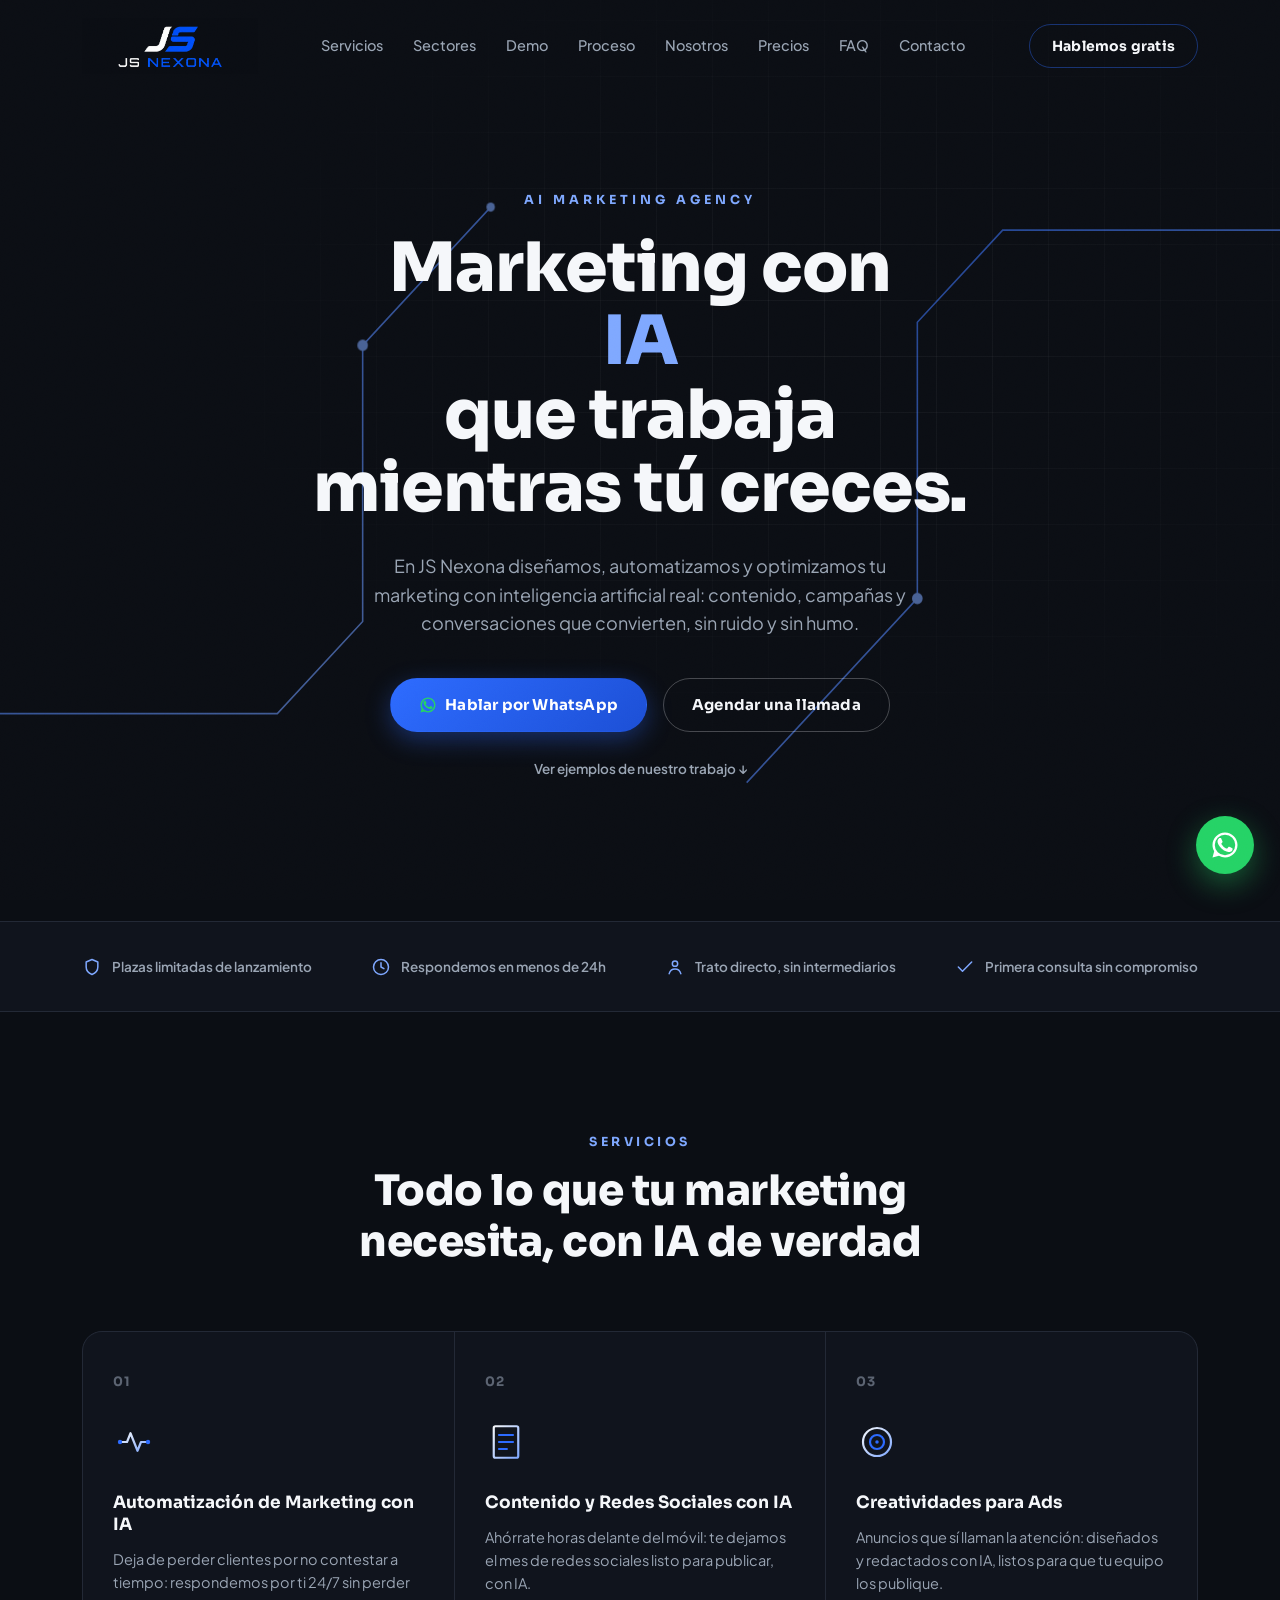
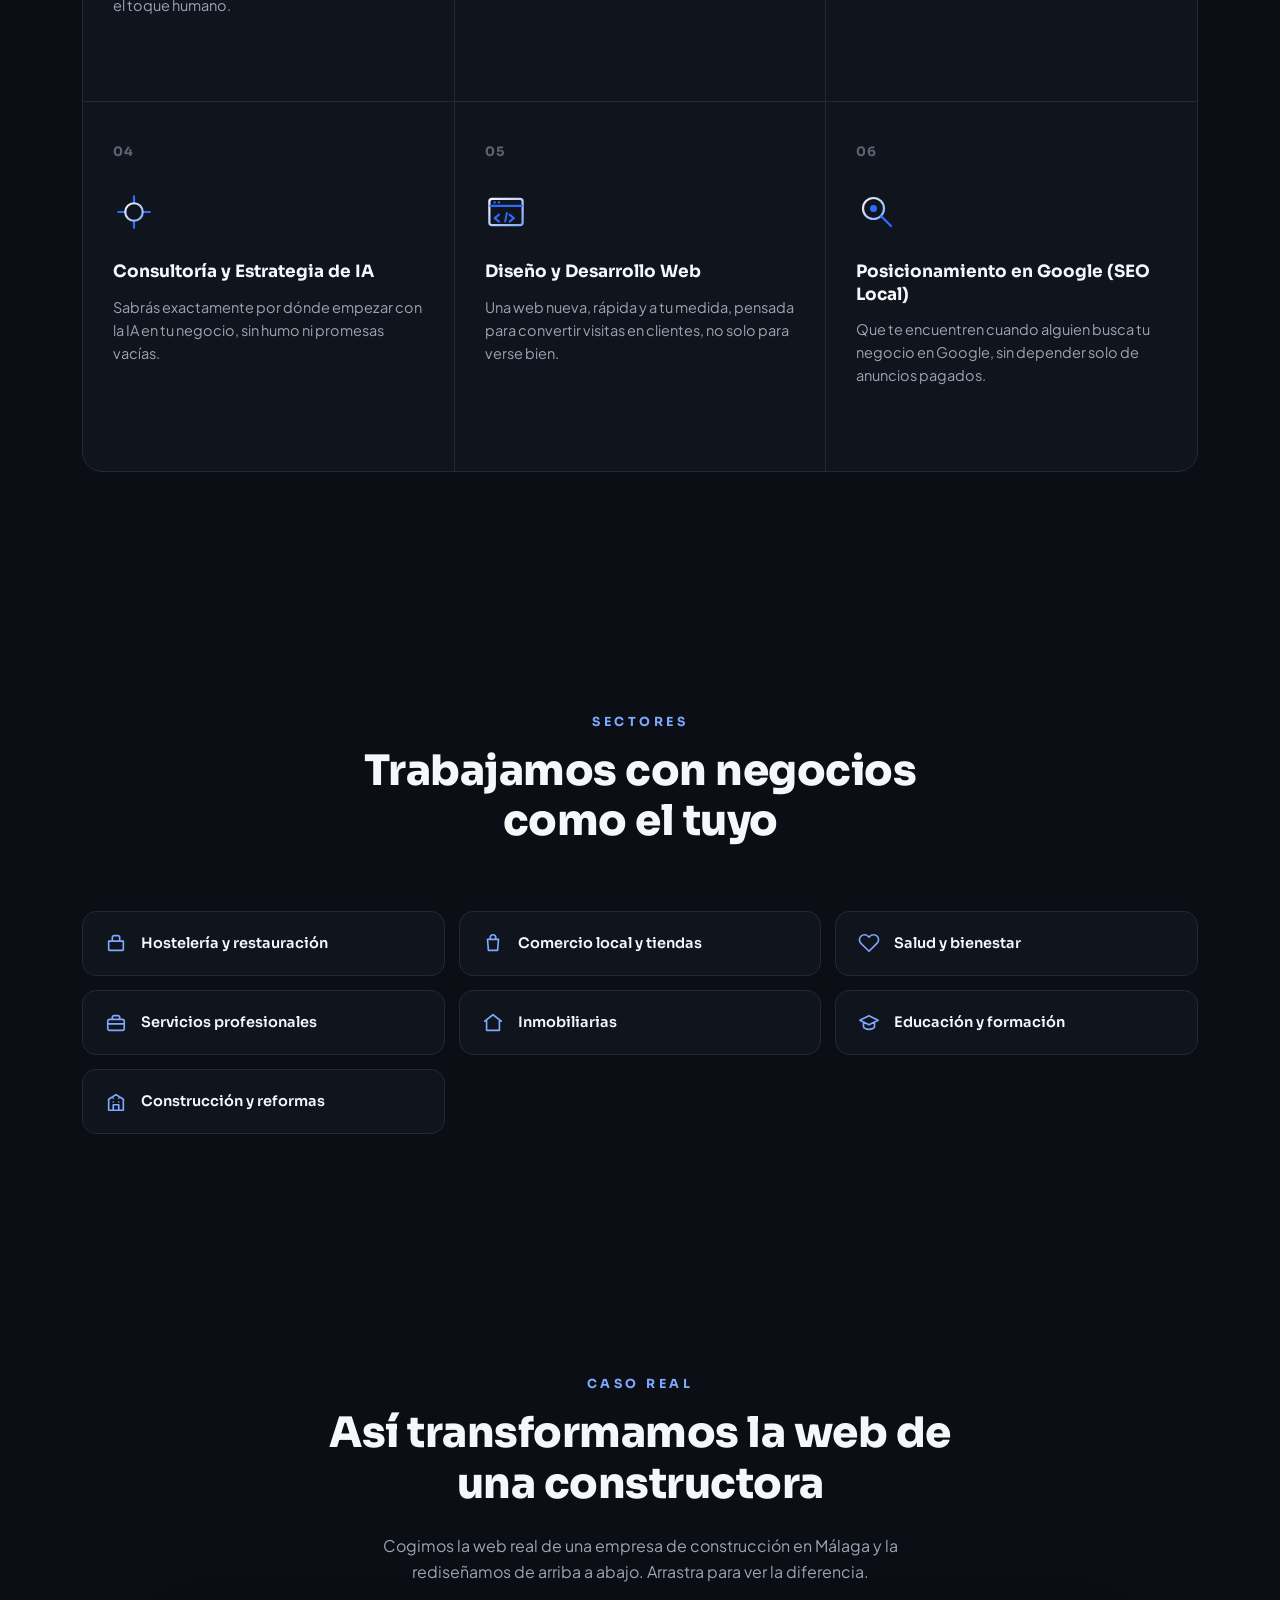
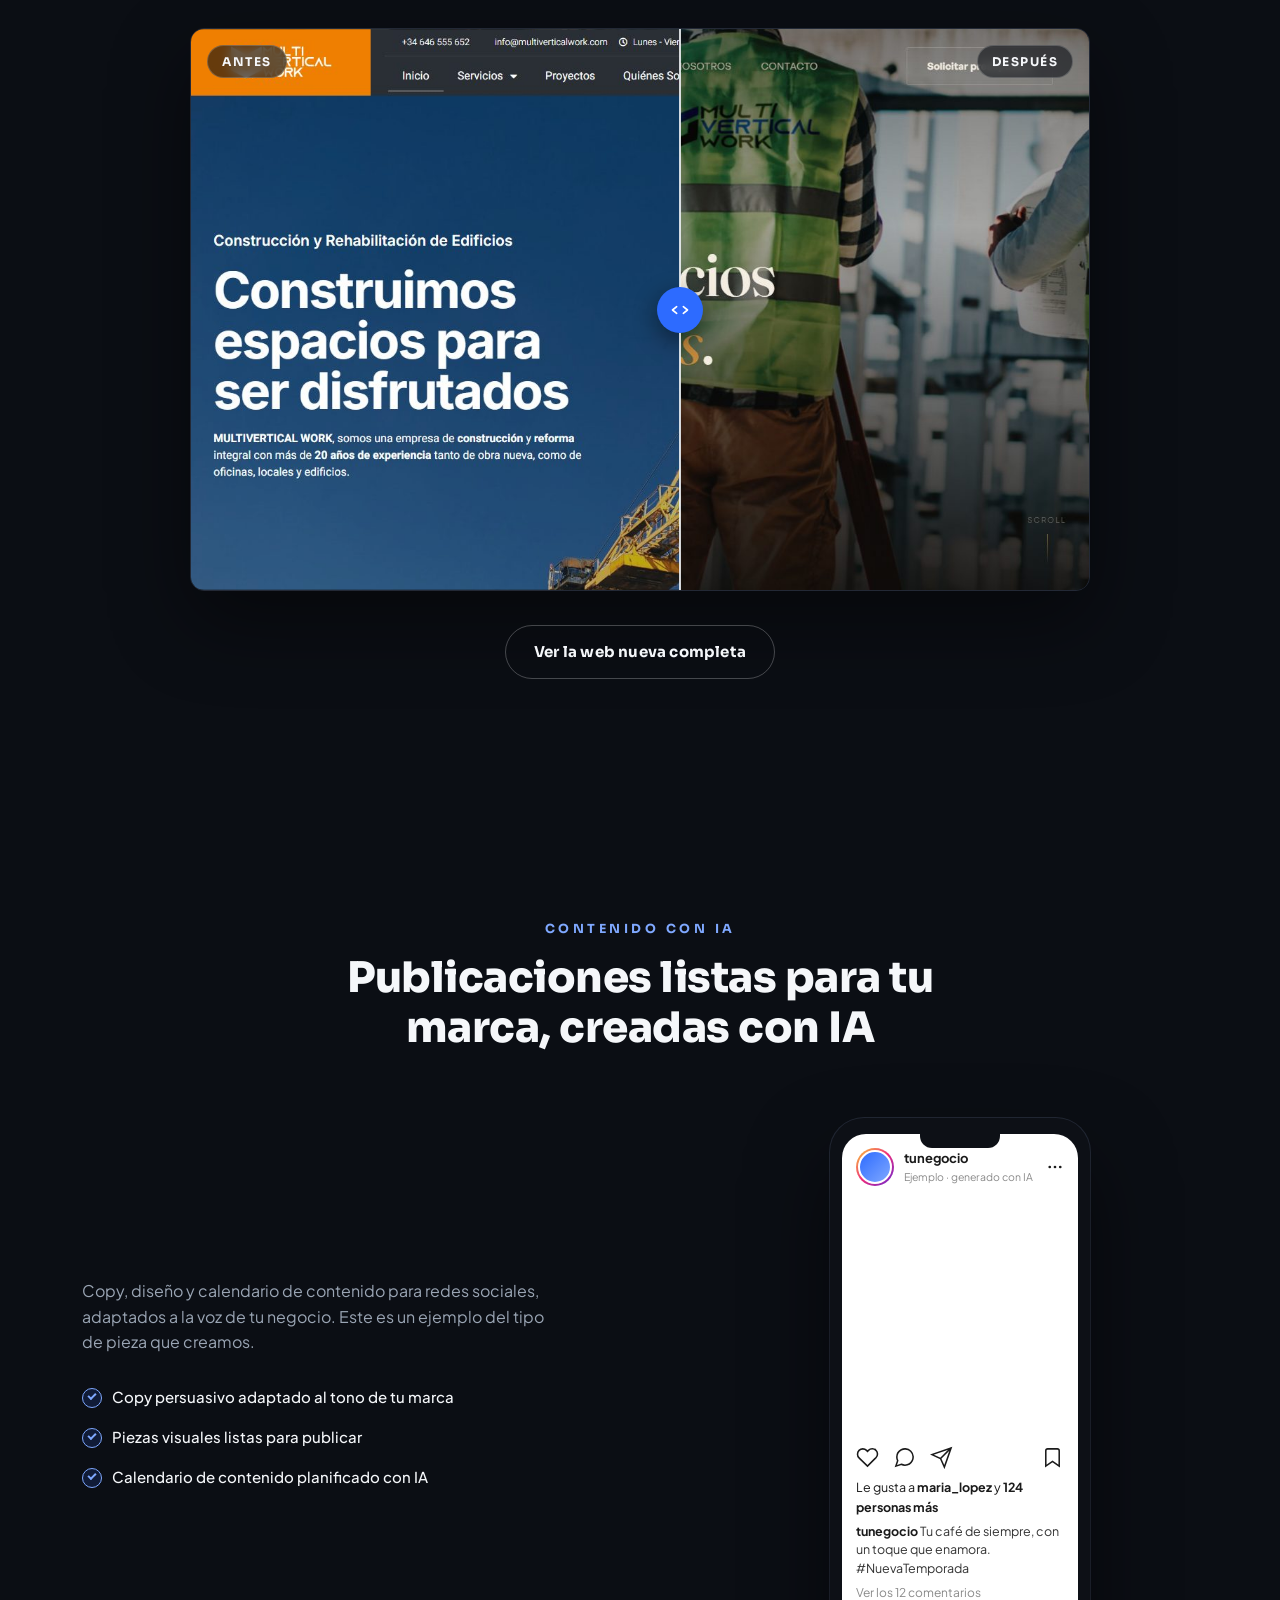
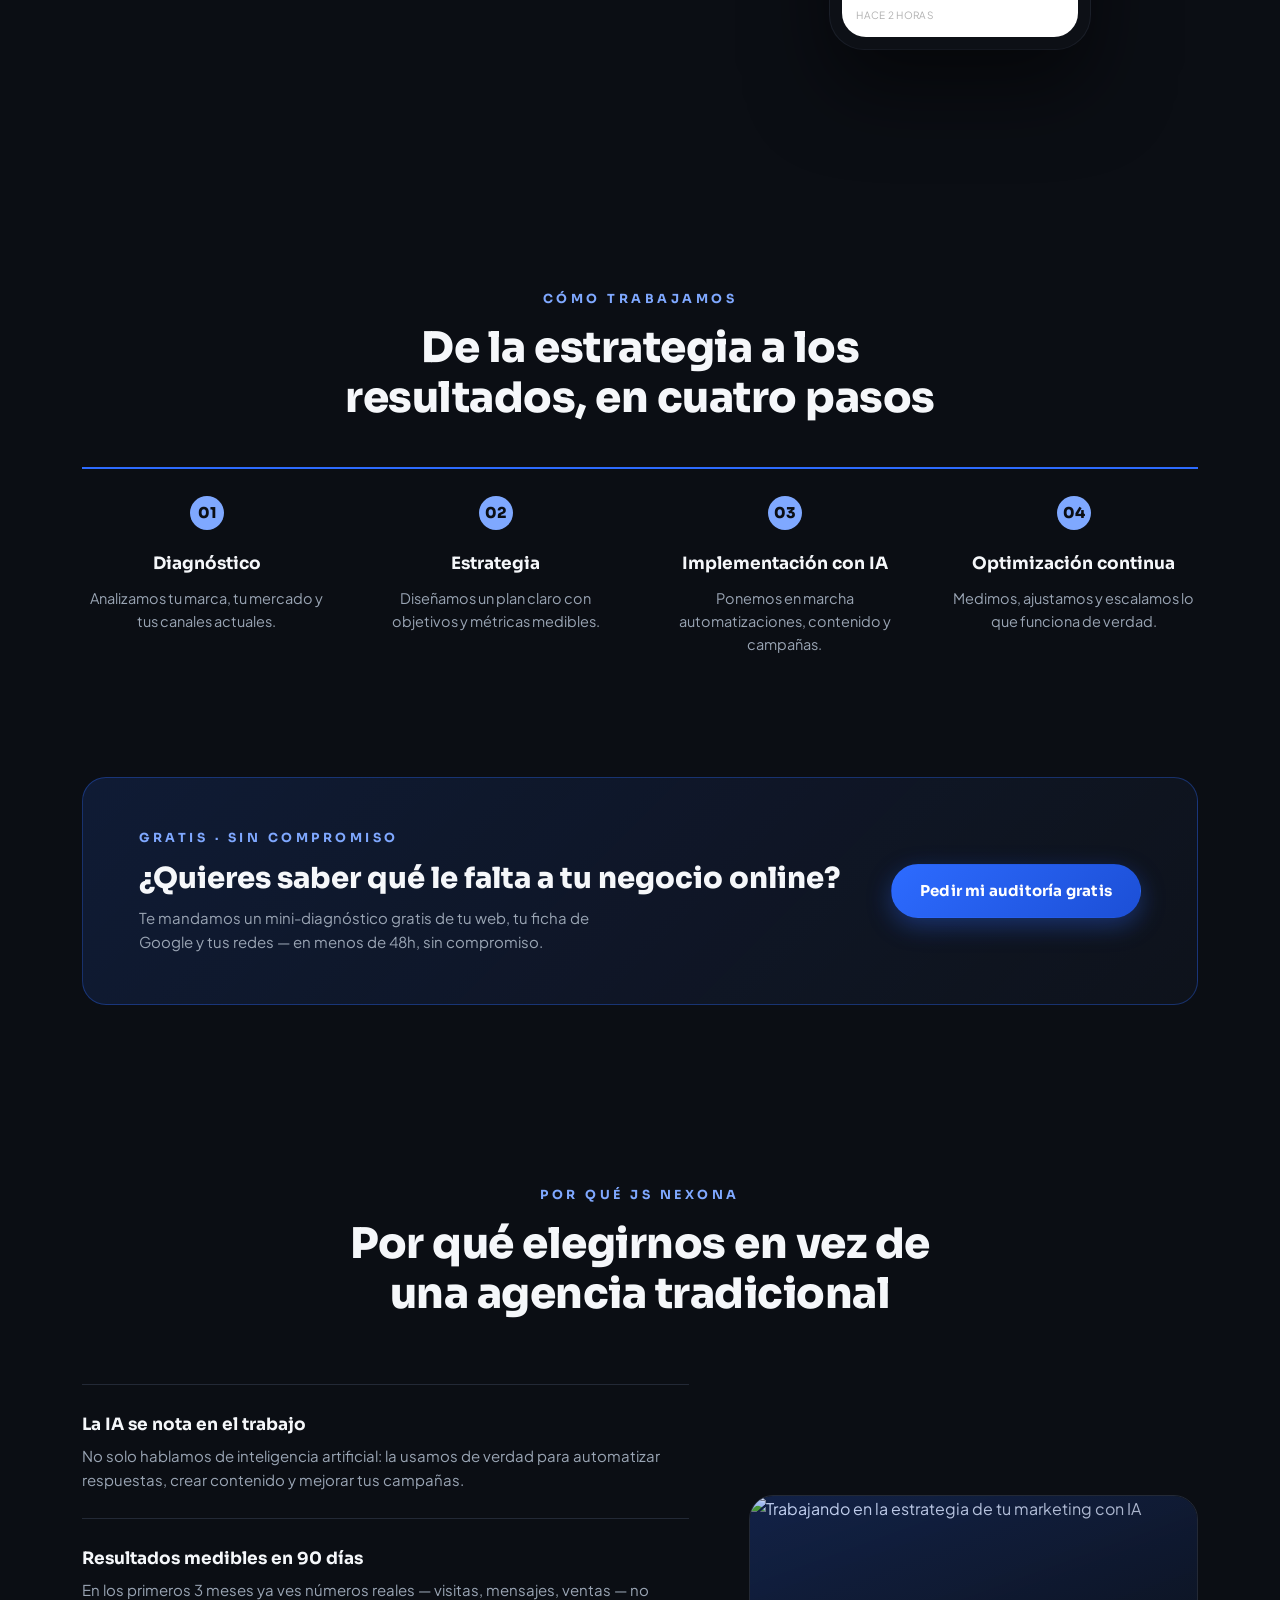
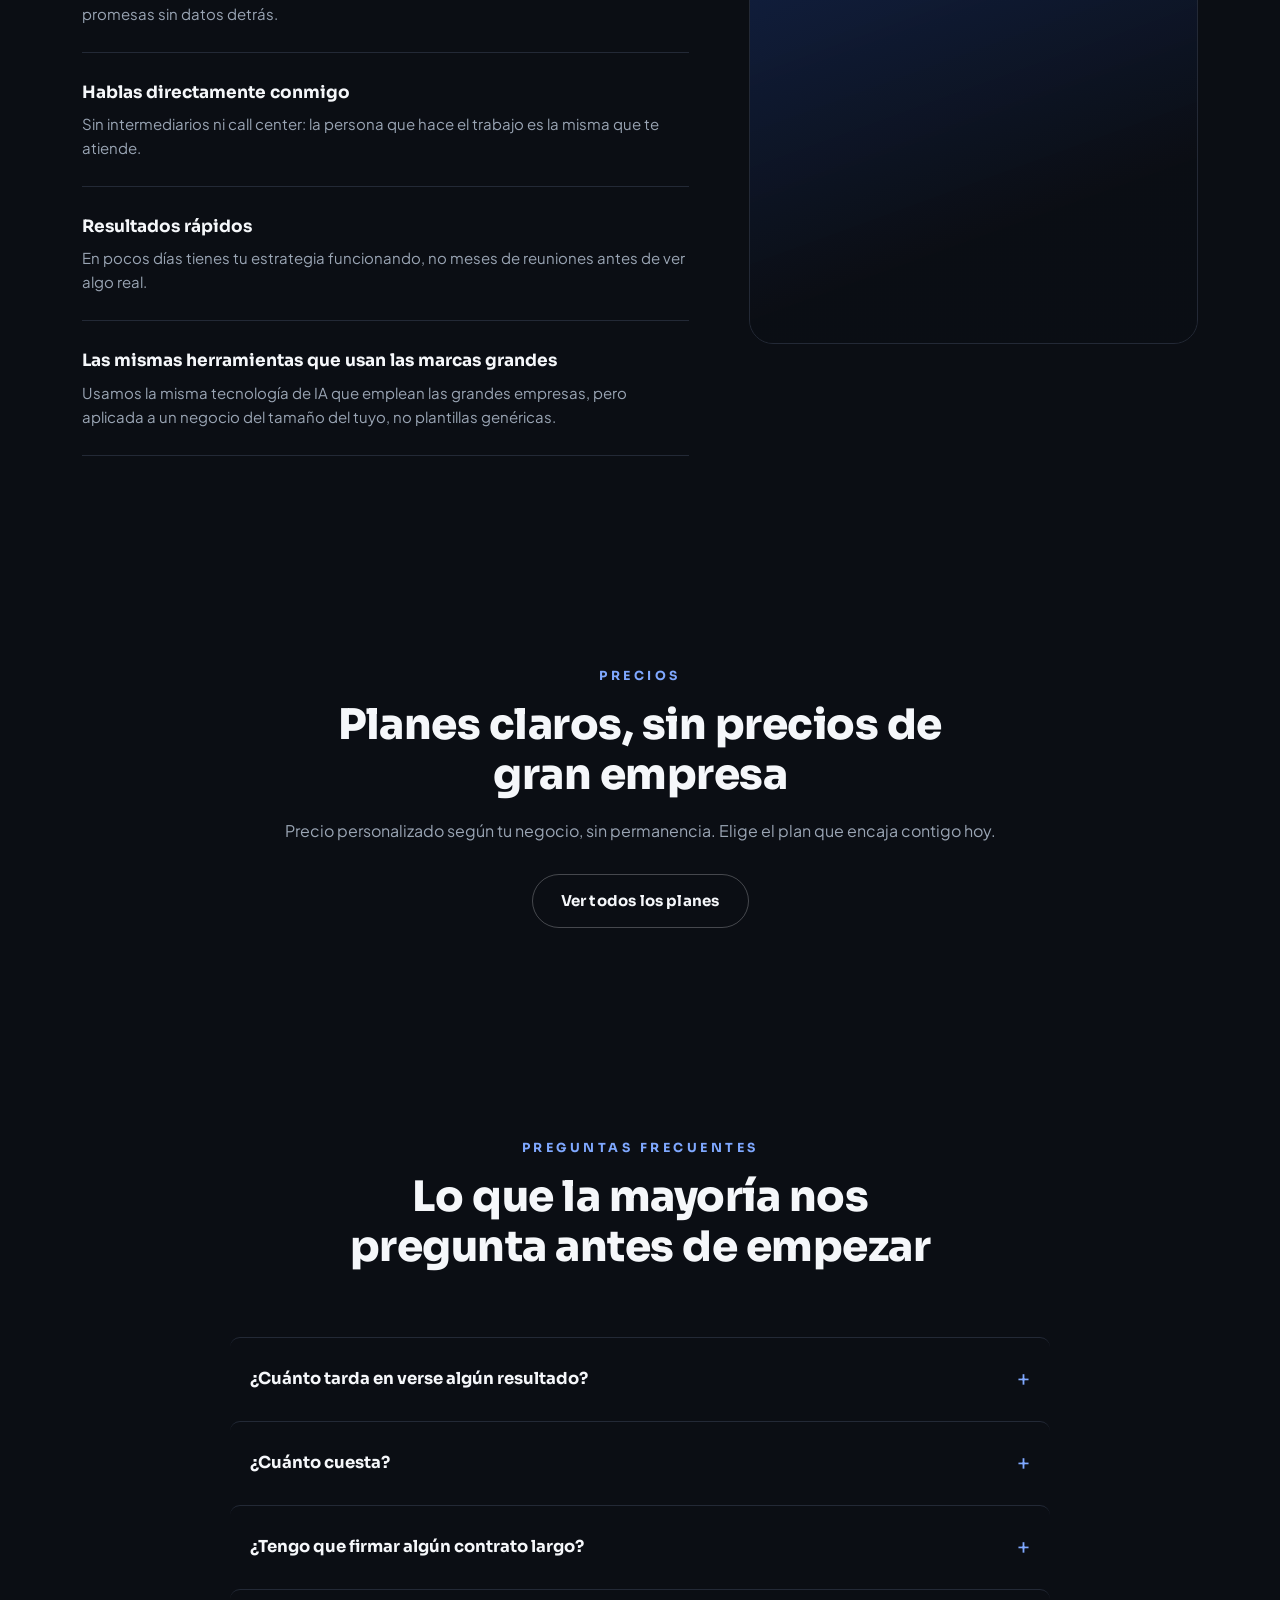
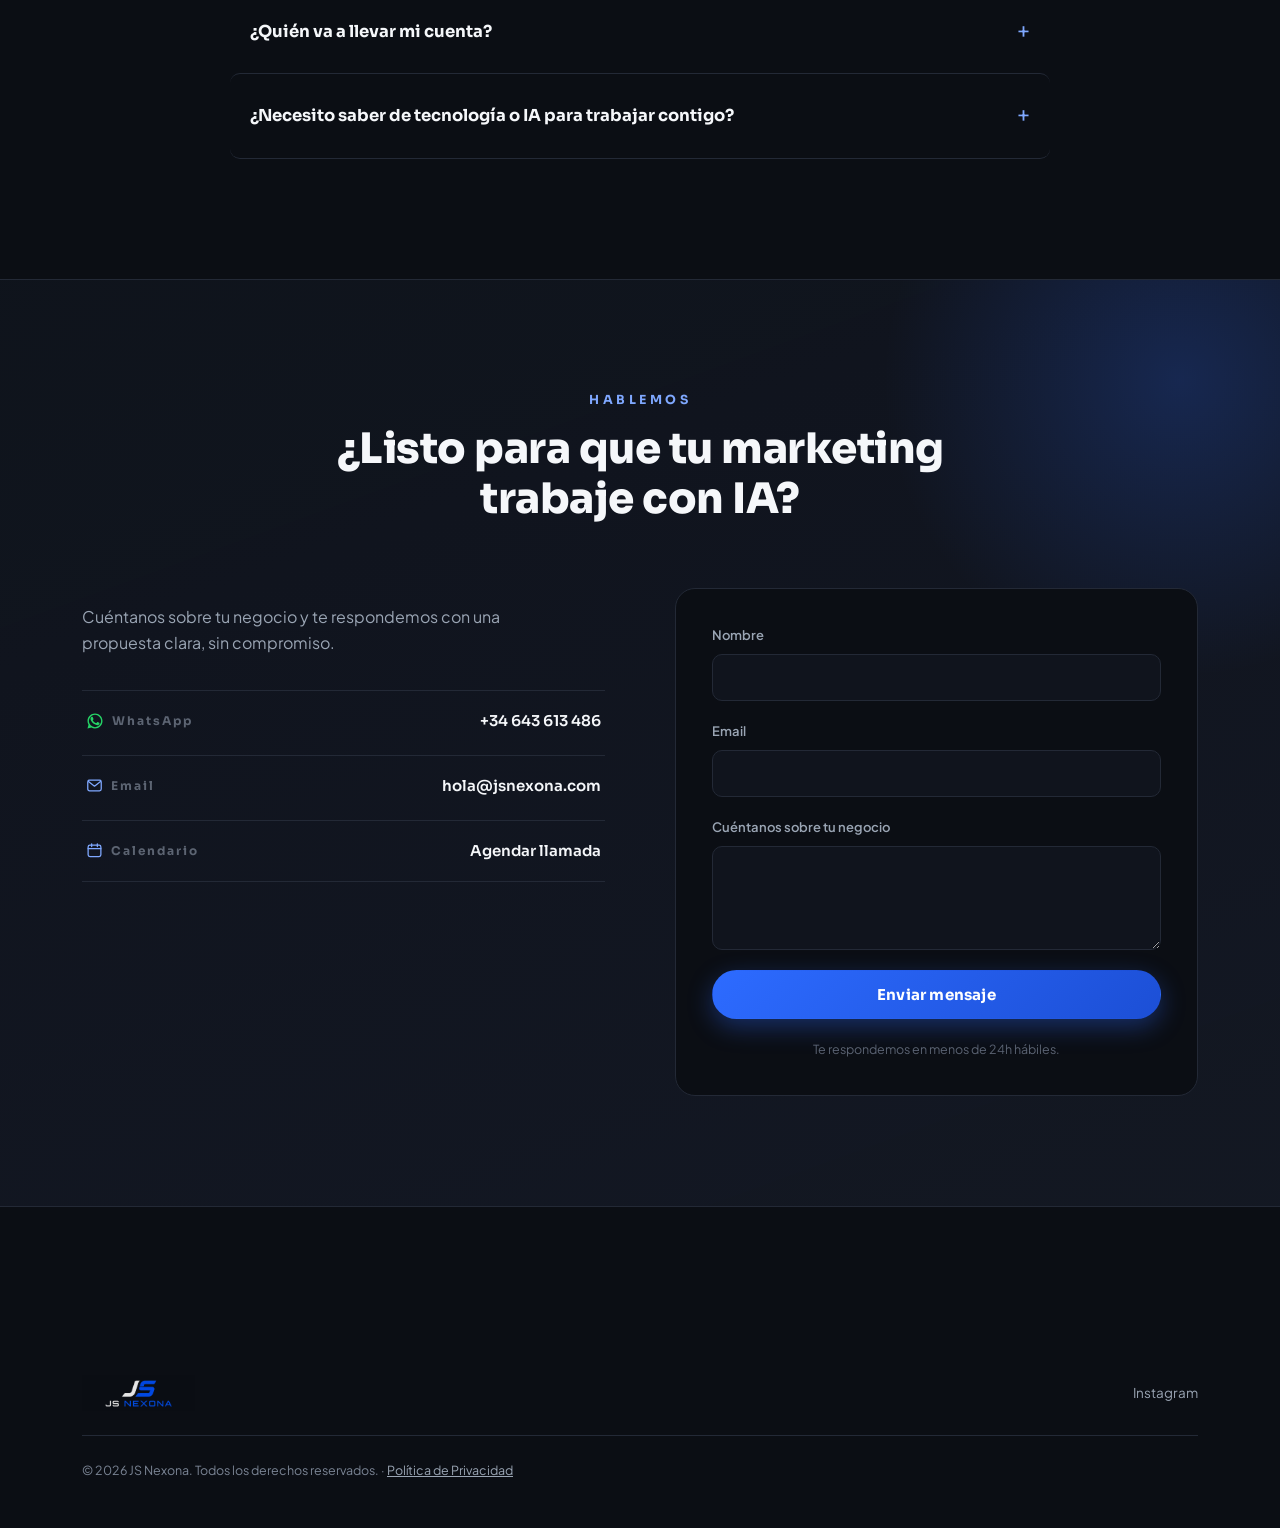
==== commit 734c3197: "Quitar seccion Demo en vivo (iframe de inmobiliaria) del home por redundante y con bug de scroll; el" ====
--- a/index.html
+++ b/index.html
@@ -113,7 +113,7 @@
       <nav class="nav" id="nav">
         <a href="#servicios">Servicios</a>
         <a href="#sectores">Sectores</a>
-        <a href="#demo">Demo</a>
+        <a href="#antes-despues">Demo</a>
         <a href="#proceso">Proceso</a>
         <a href="#nosotros">Nosotros</a>
         <a href="precios.html">Precios</a>
@@ -348,31 +348,6 @@
 
         <div class="demo-cta reveal" style="--d:3">
           <a href="demo/construccion/index.html" target="_blank" rel="noopener" class="btn btn-outline">Ver la web nueva completa</a>
-        </div>
-      </div>
-    </section>
-
-    <!-- DEMO -->
-    <section class="demo-showcase" id="demo">
-      <div class="wrap">
-        <p class="section-tag reveal">DEMO EN VIVO</p>
-        <h2 class="section-title reveal">Así se ve una web construida por nosotros</h2>
-        <p class="demo-sub reveal" style="--d:1">
-          Un ejemplo real de lo que podemos crear para tu negocio: esta es una demo funcional de un sitio para una inmobiliaria, hecha desde cero.
-        </p>
-
-        <div class="browser-frame reveal" style="--d:2">
-          <div class="browser-bar">
-            <span class="browser-dot" style="--dot:#FF5F57"></span>
-            <span class="browser-dot" style="--dot:#FEBC2E"></span>
-            <span class="browser-dot" style="--dot:#28C840"></span>
-            <span class="browser-url">altavista-demo.jsnexona.com</span>
-          </div>
-          <iframe src="demo/inmobiliaria/index.html" title="Demo: sitio web para inmobiliaria" loading="lazy"></iframe>
-        </div>
-
-        <div class="demo-cta reveal" style="--d:3">
-          <a href="demo/inmobiliaria/index.html" target="_blank" rel="noopener" class="btn btn-outline">Ver demo completa</a>
         </div>
       </div>
     </section>
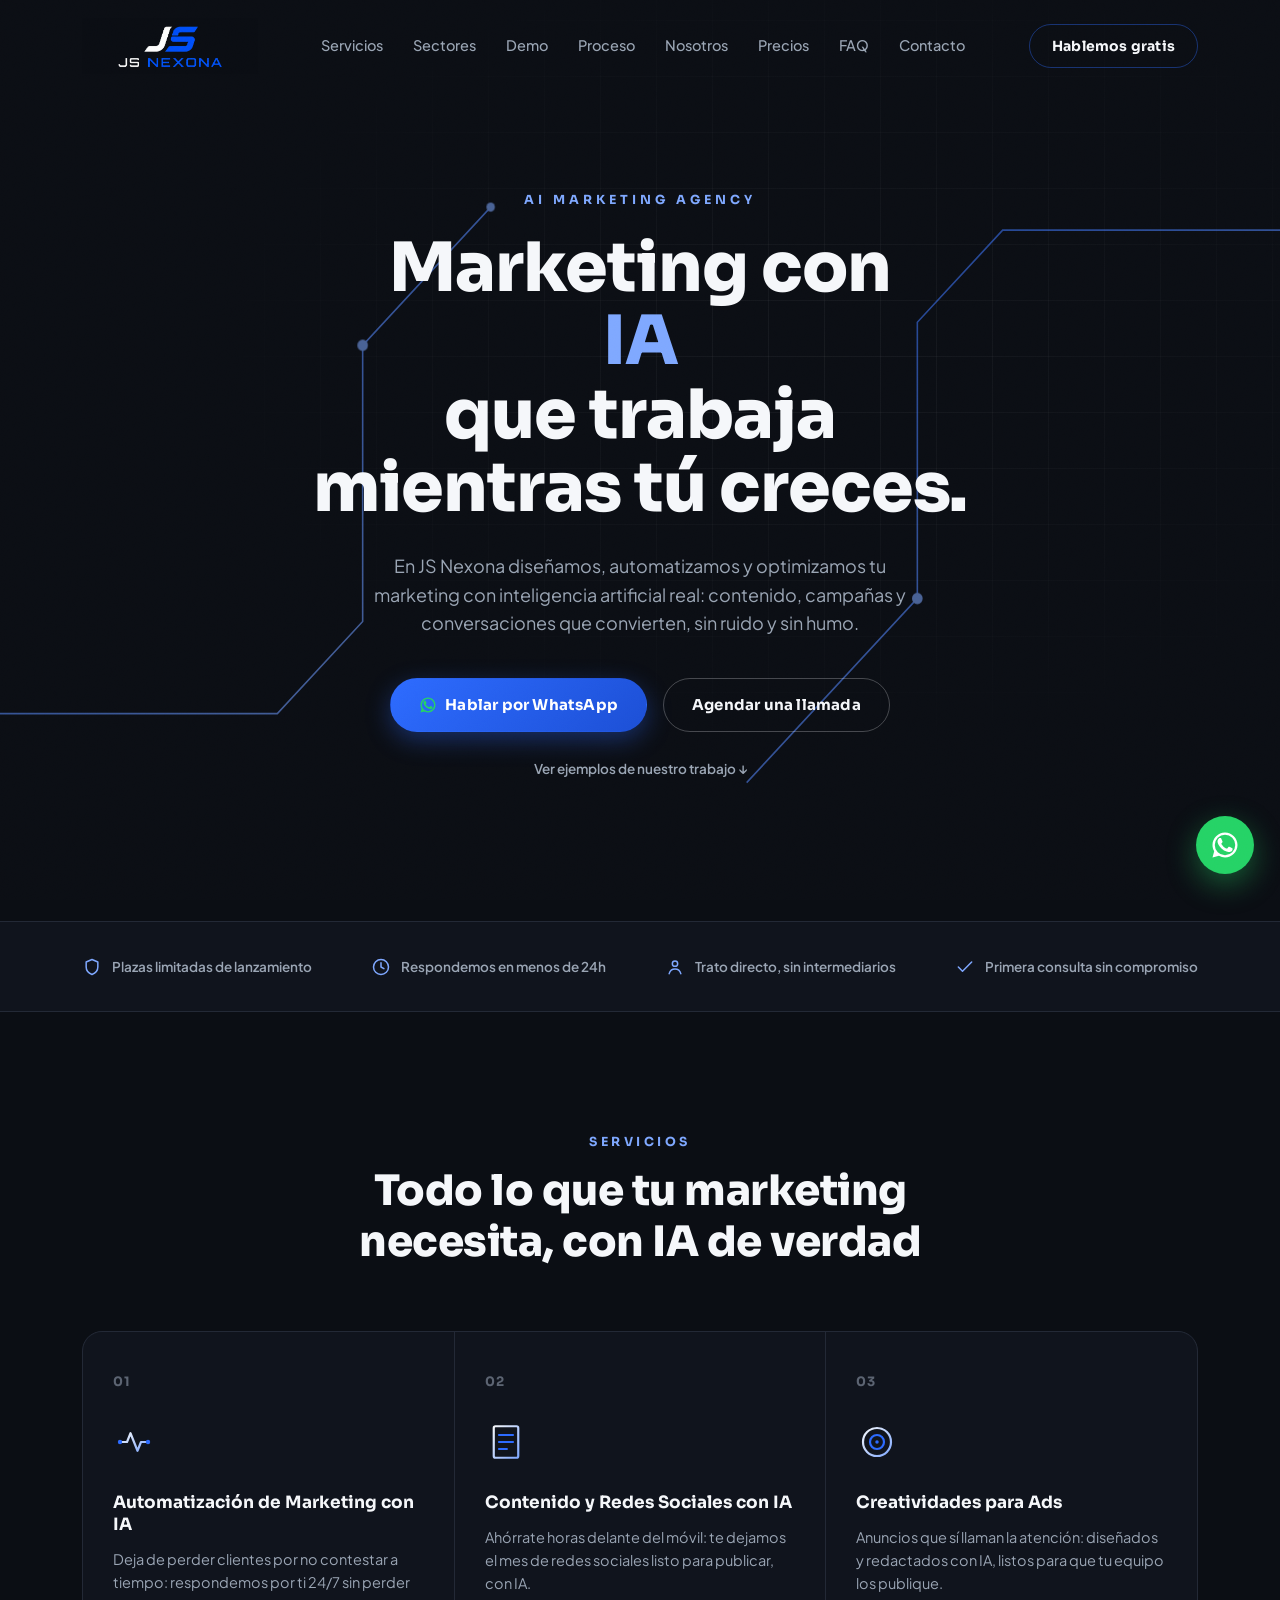
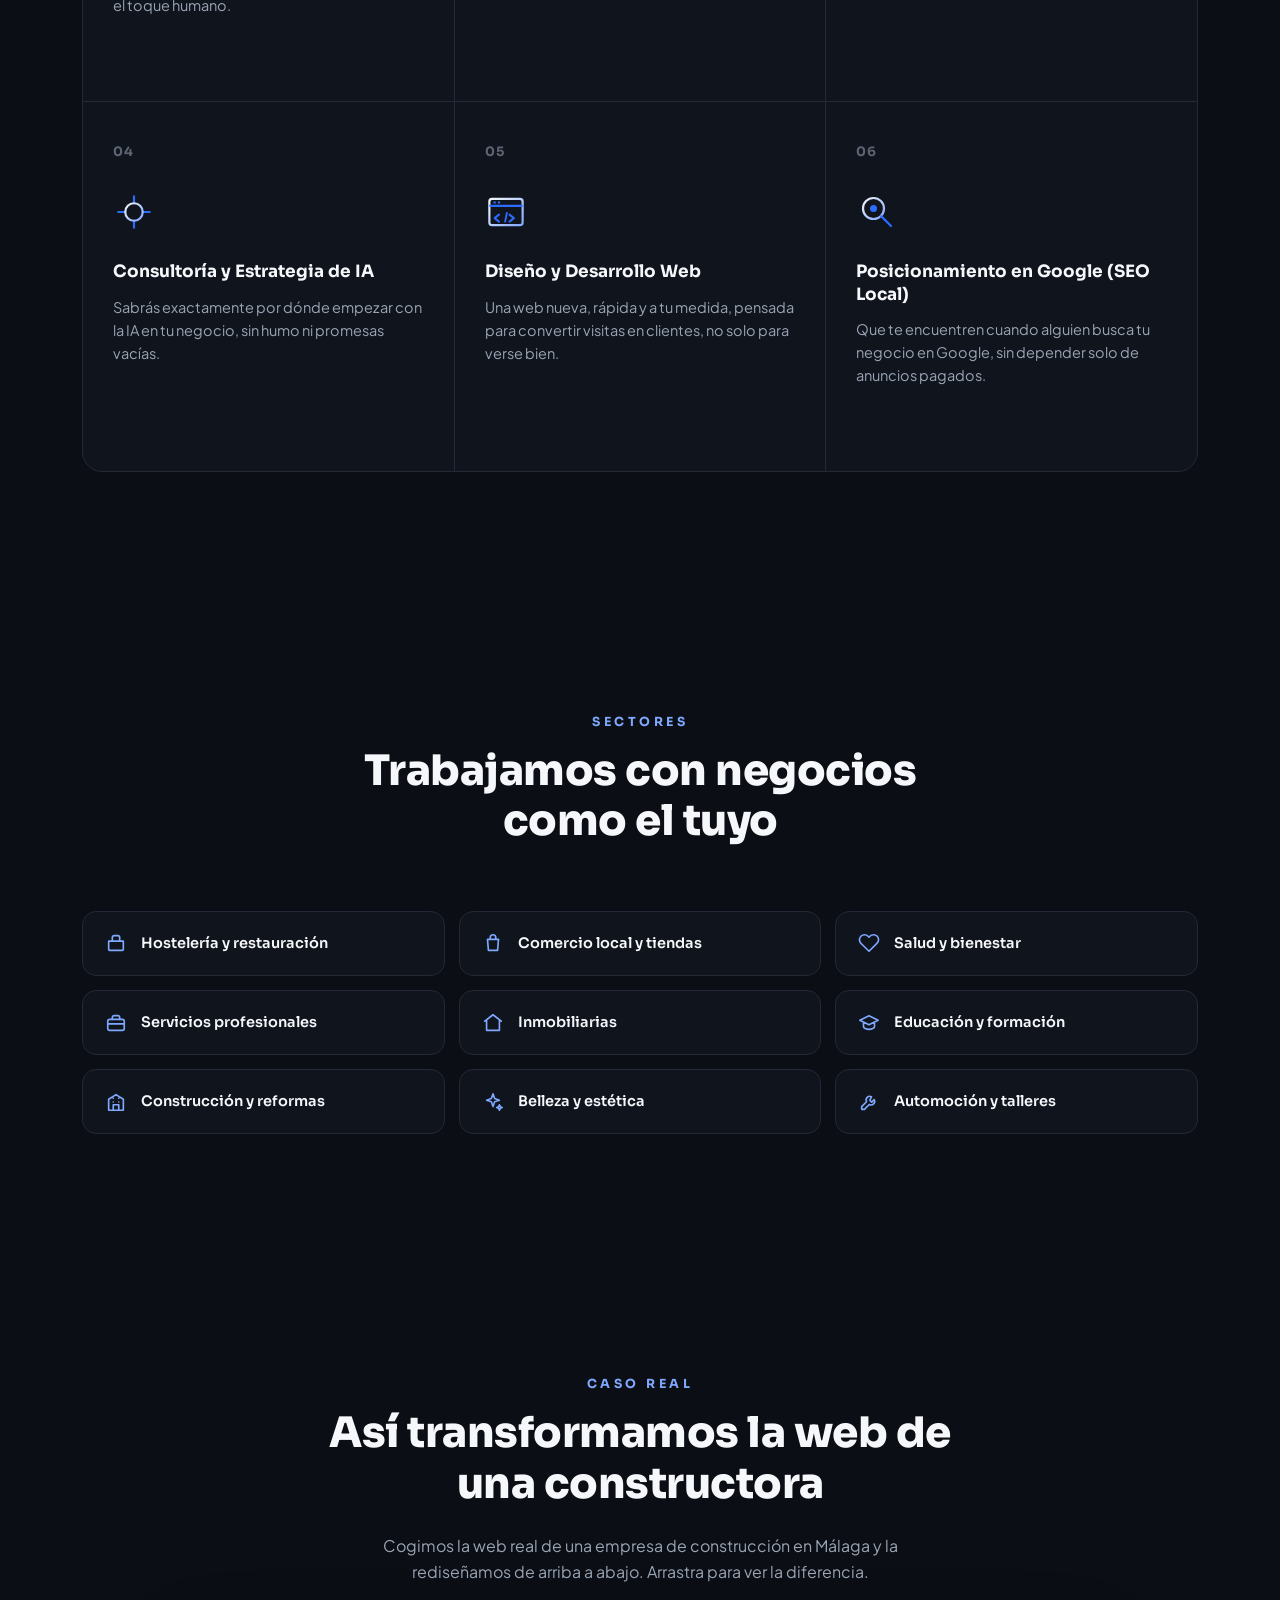
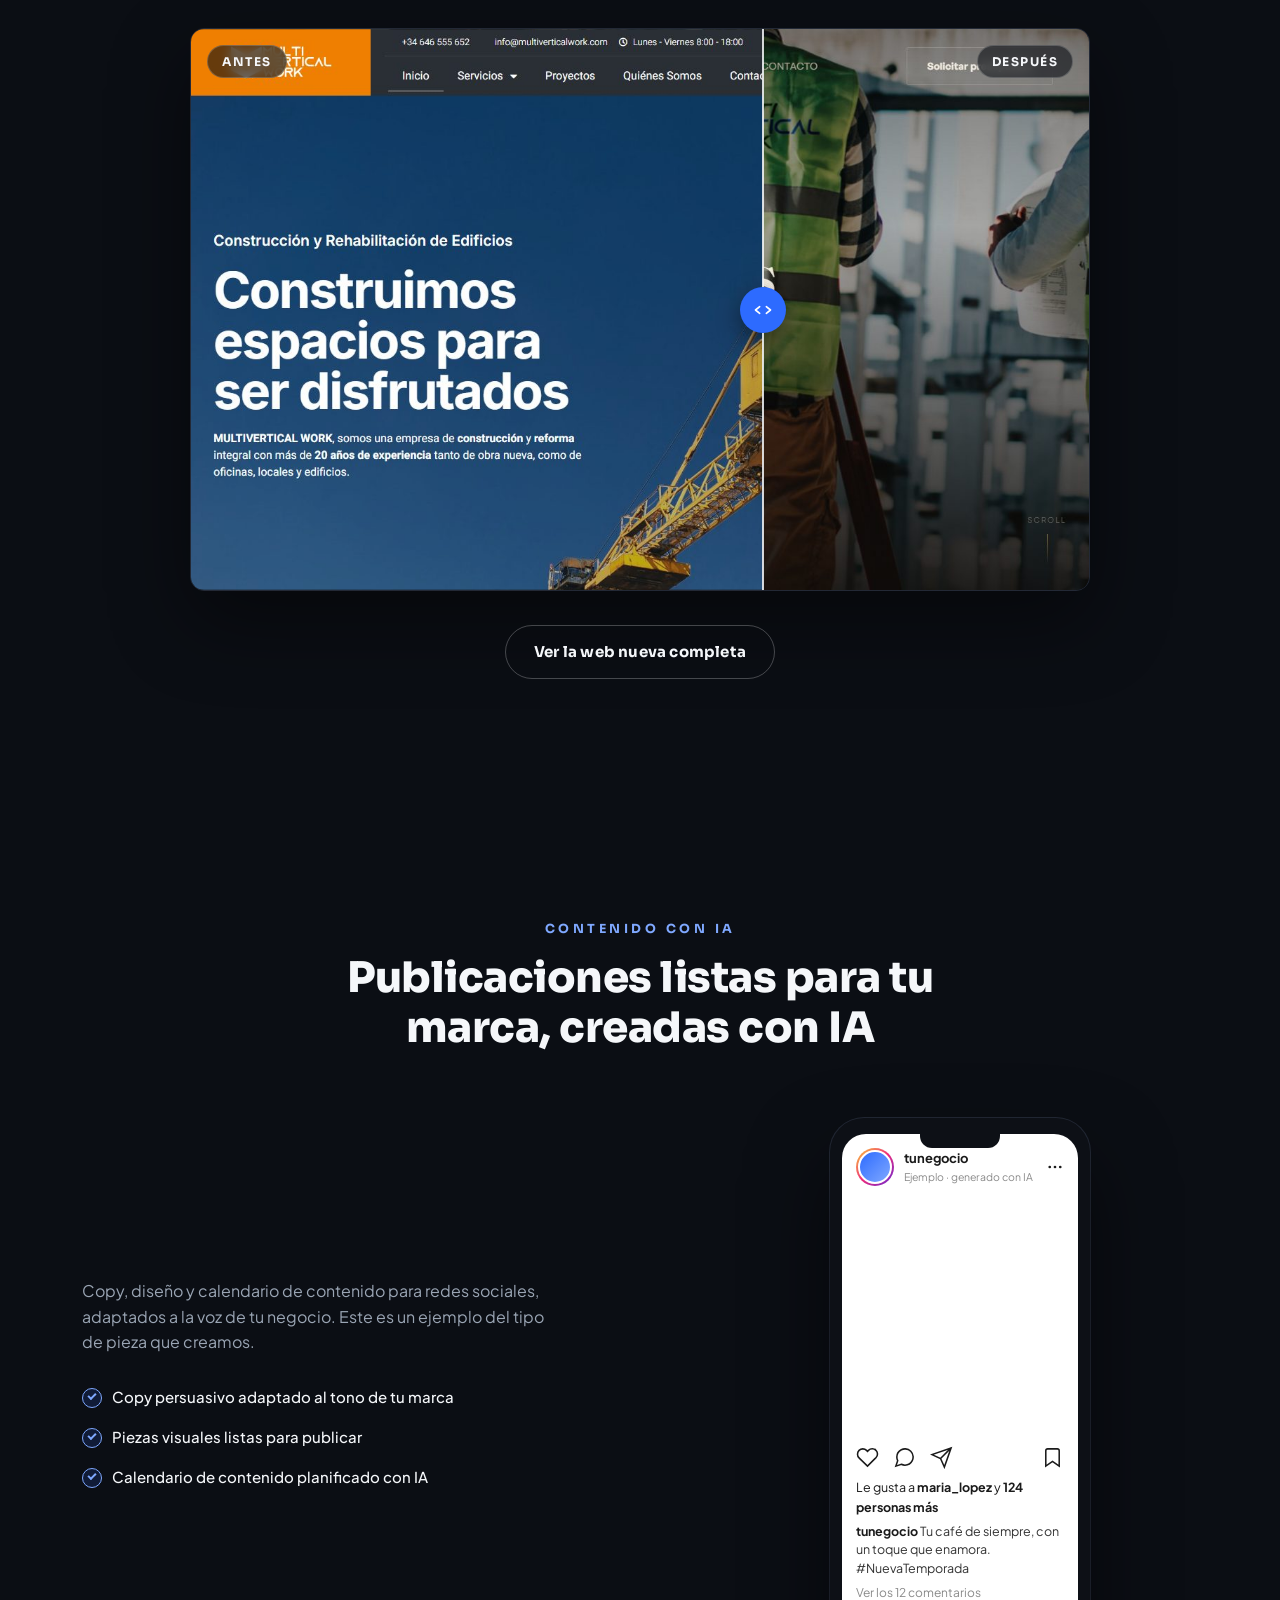
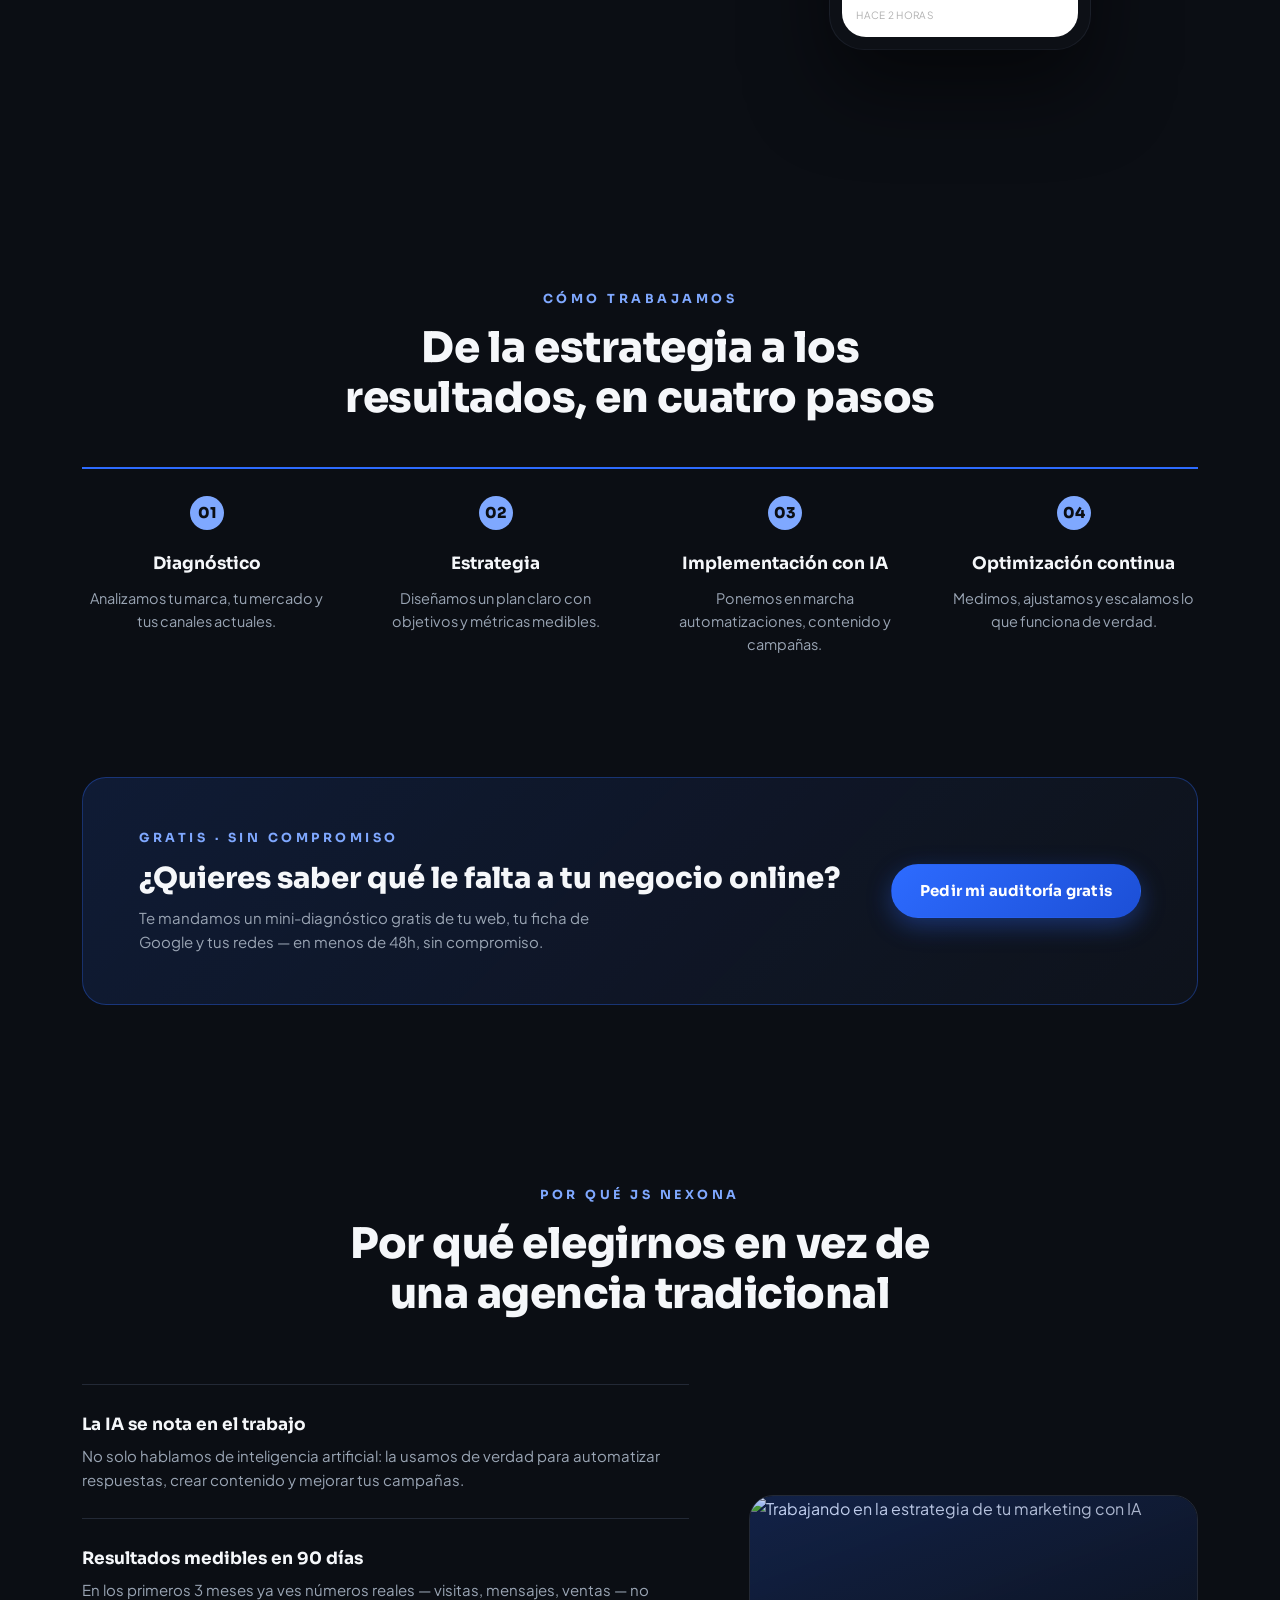
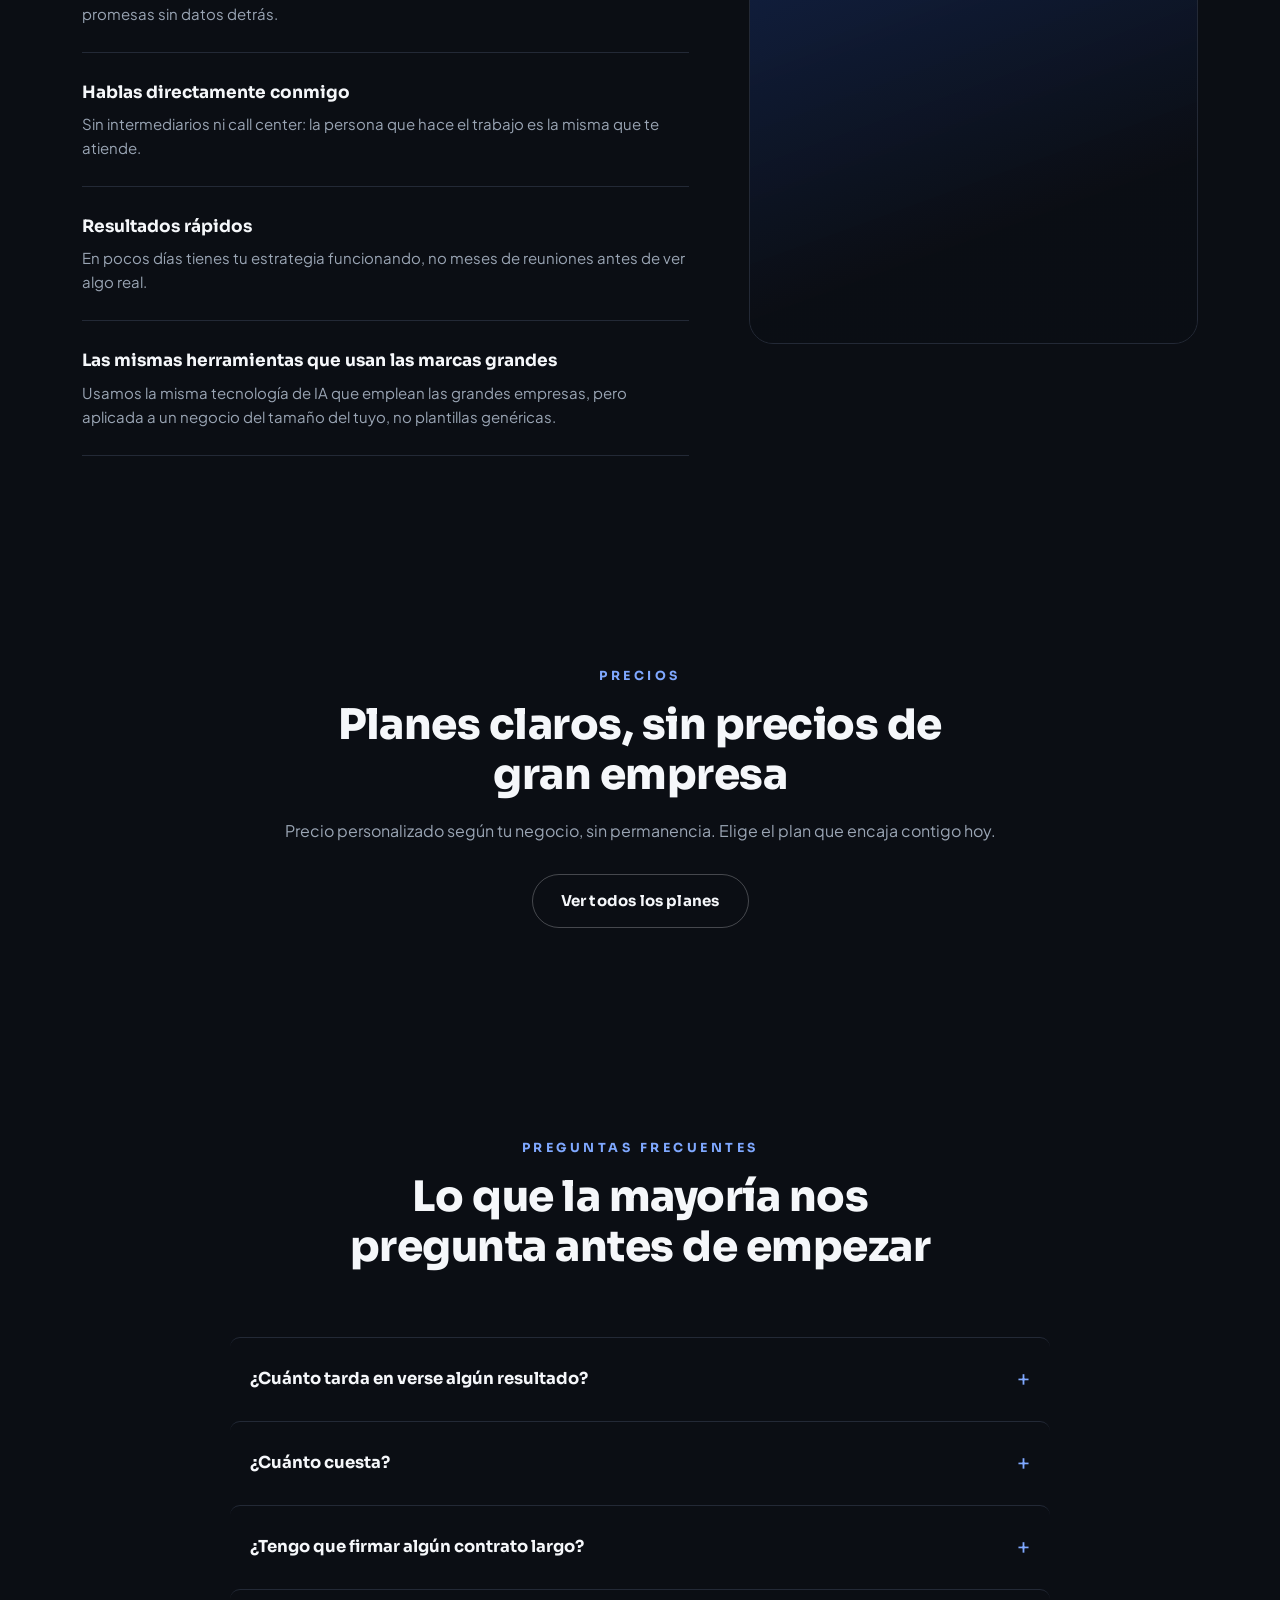
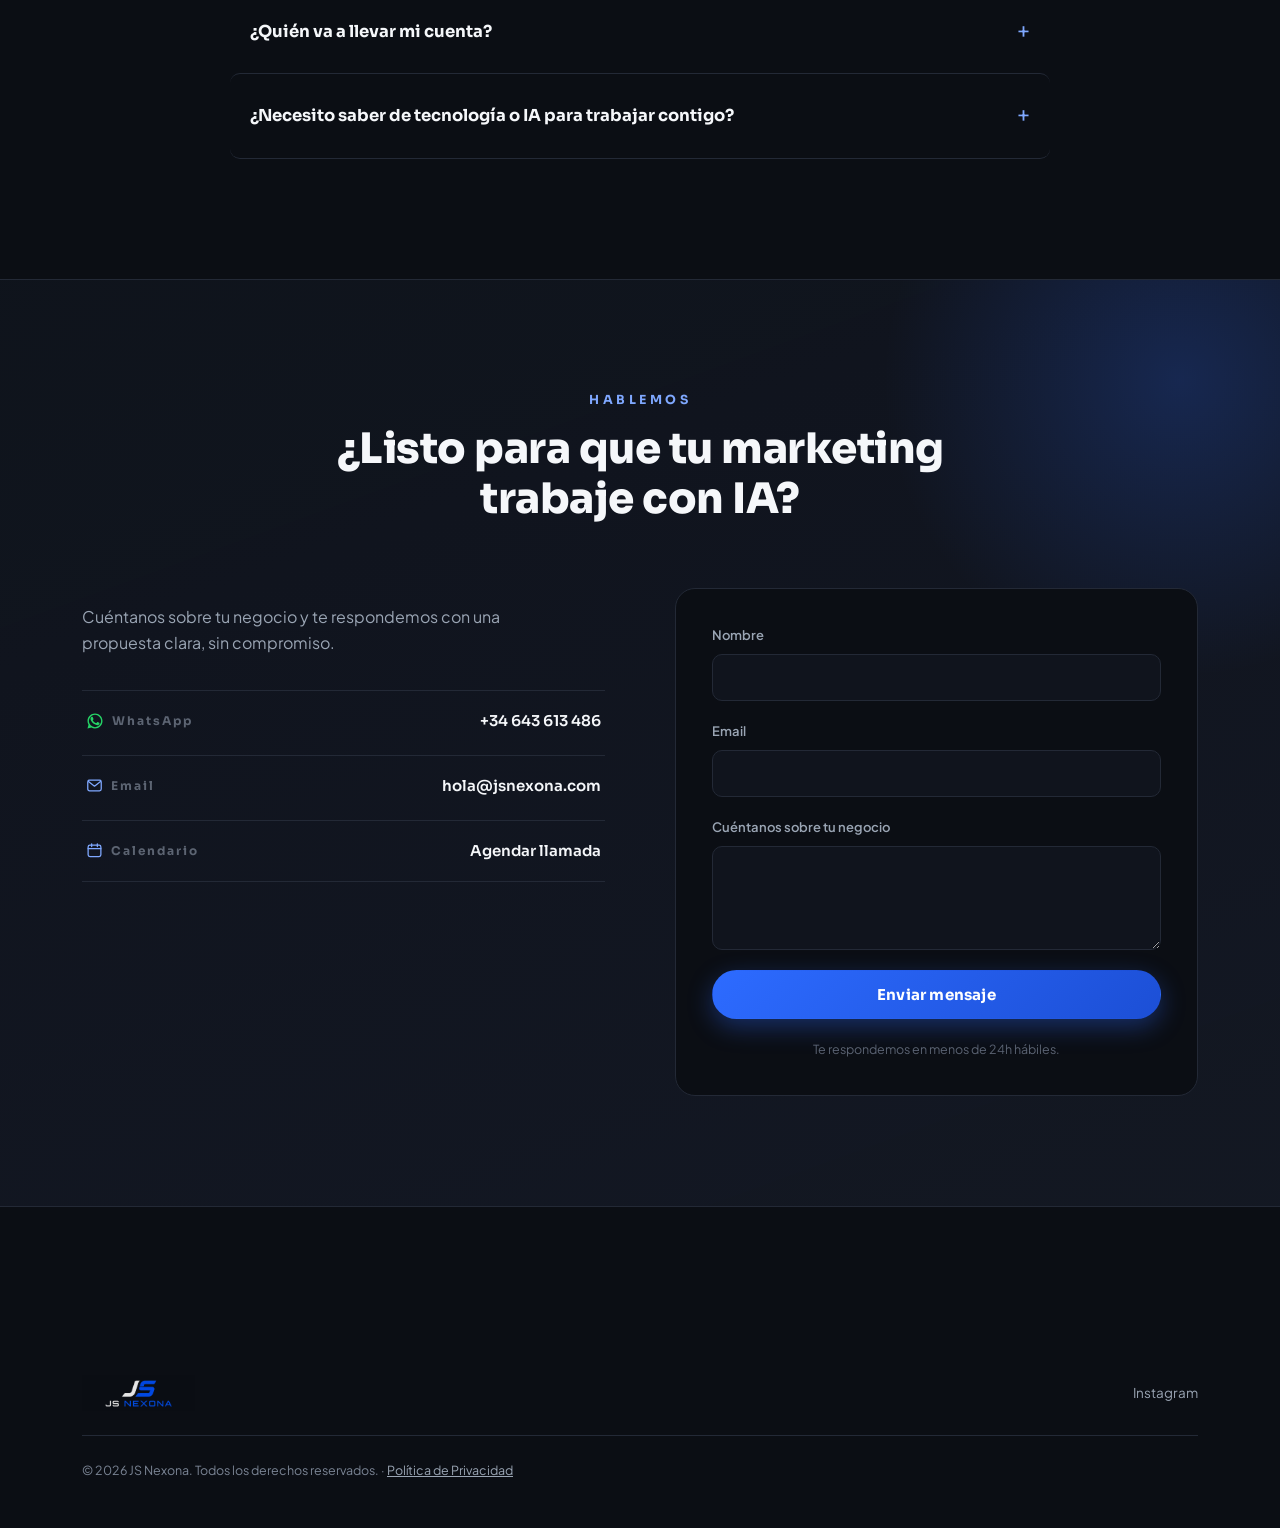
==== commit d0bc626e: "Anadir 2 sectores mas (Belleza y estetica, Automocion y talleres) para cuadricula simetrica 3x3; qui" ====
--- a/index.html
+++ b/index.html
@@ -320,6 +320,14 @@
             <svg viewBox="0 0 24 24" fill="none" stroke="currentColor" stroke-width="1.8" stroke-linecap="round" stroke-linejoin="round" aria-hidden="true"><path d="M4 21V9l8-5 8 5v12M4 21h16M9 21v-6h6v6M9 12h.01M15 12h.01M9 8h.01M15 8h.01"/></svg>
             <span>Construcción y reformas</span>
           </div>
+          <div class="sector-item reveal" style="--d:8">
+            <svg viewBox="0 0 24 24" fill="none" stroke="currentColor" stroke-width="1.8" stroke-linecap="round" stroke-linejoin="round" aria-hidden="true"><path d="M12 3l1.8 5.2L19 10l-5.2 1.8L12 17l-1.8-5.2L5 10l5.2-1.8z"/><path d="M19 15l.9 2.1L22 18l-2.1.9L19 21l-.9-2.1L16 18l2.1-.9z"/></svg>
+            <span>Belleza y estética</span>
+          </div>
+          <div class="sector-item reveal" style="--d:9">
+            <svg viewBox="0 0 24 24" fill="none" stroke="currentColor" stroke-width="1.8" stroke-linecap="round" stroke-linejoin="round" aria-hidden="true"><path d="M14.7 6.3a4 4 0 00-5.4 5.4L4 17v3h3l5.3-5.3a4 4 0 005.4-5.4l-2.8 2.8-2-2z"/></svg>
+            <span>Automoción y talleres</span>
+          </div>
         </div>
       </div>
     </section>
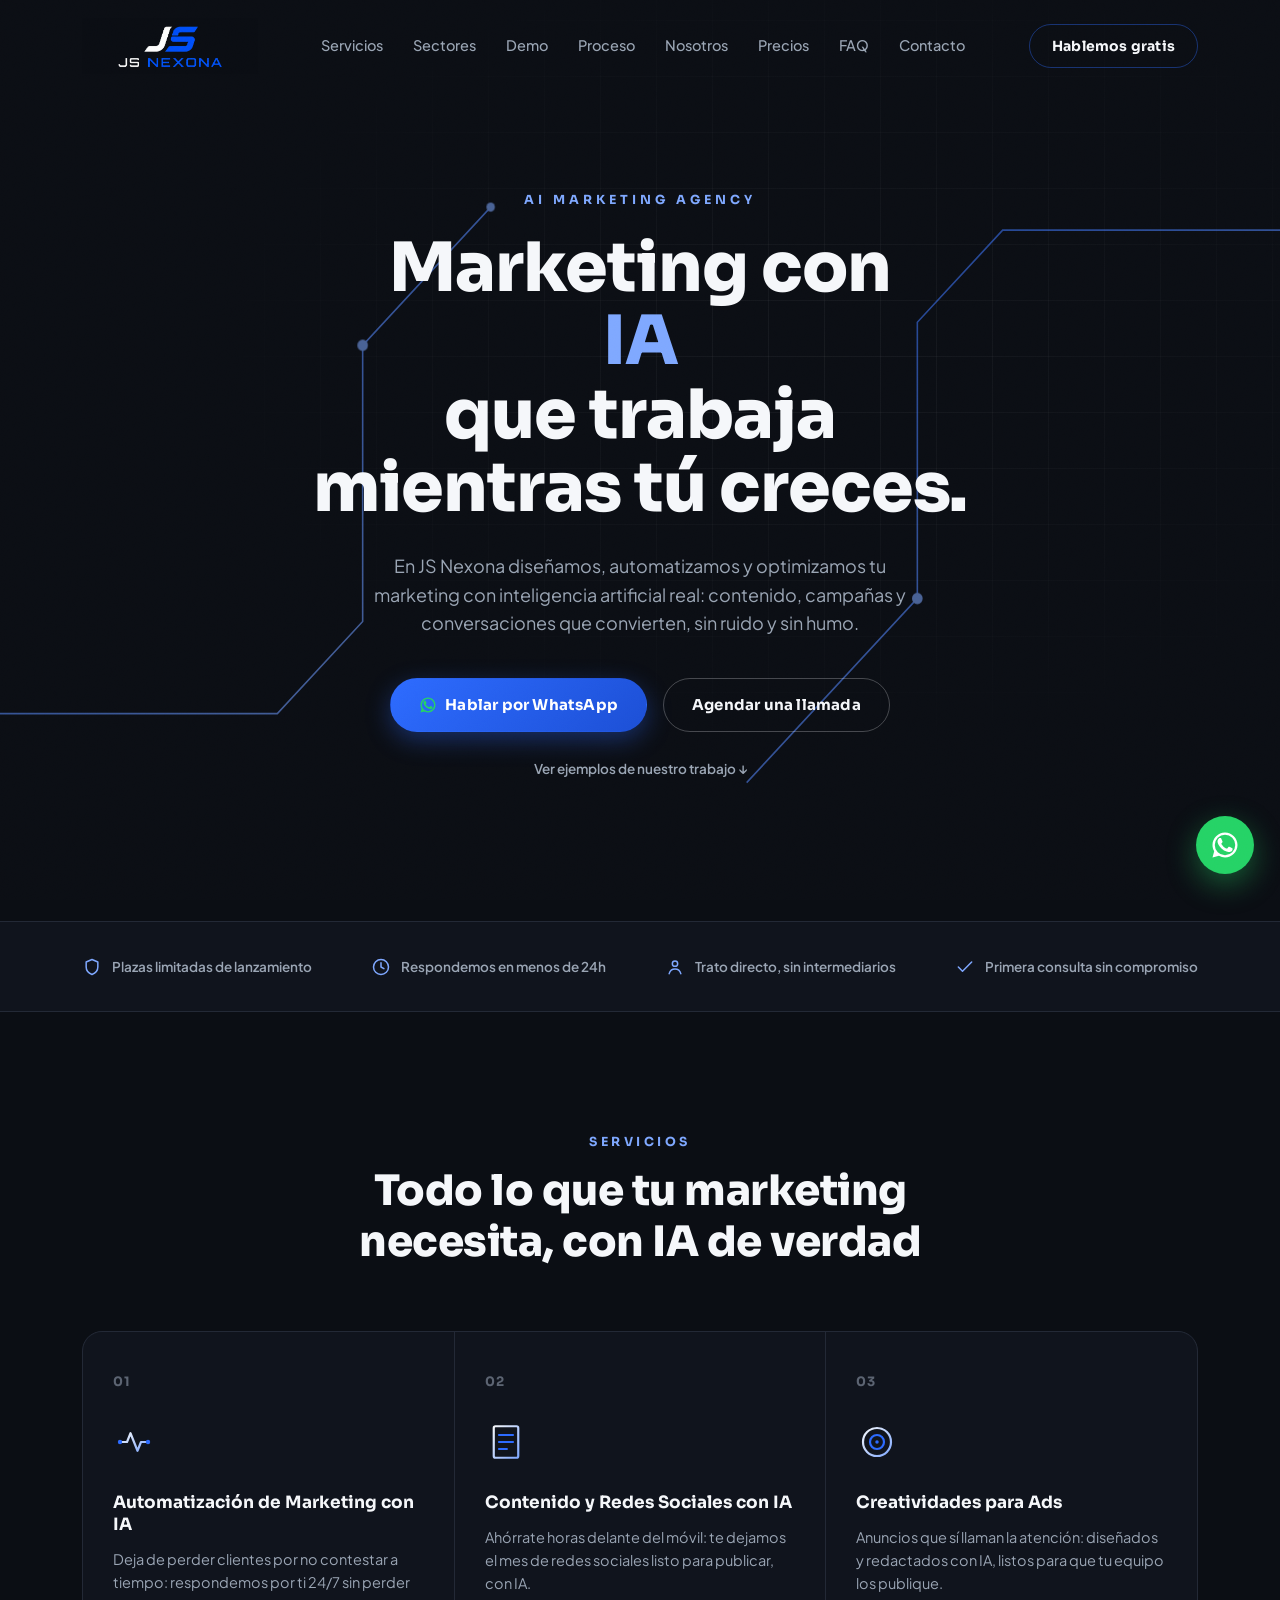
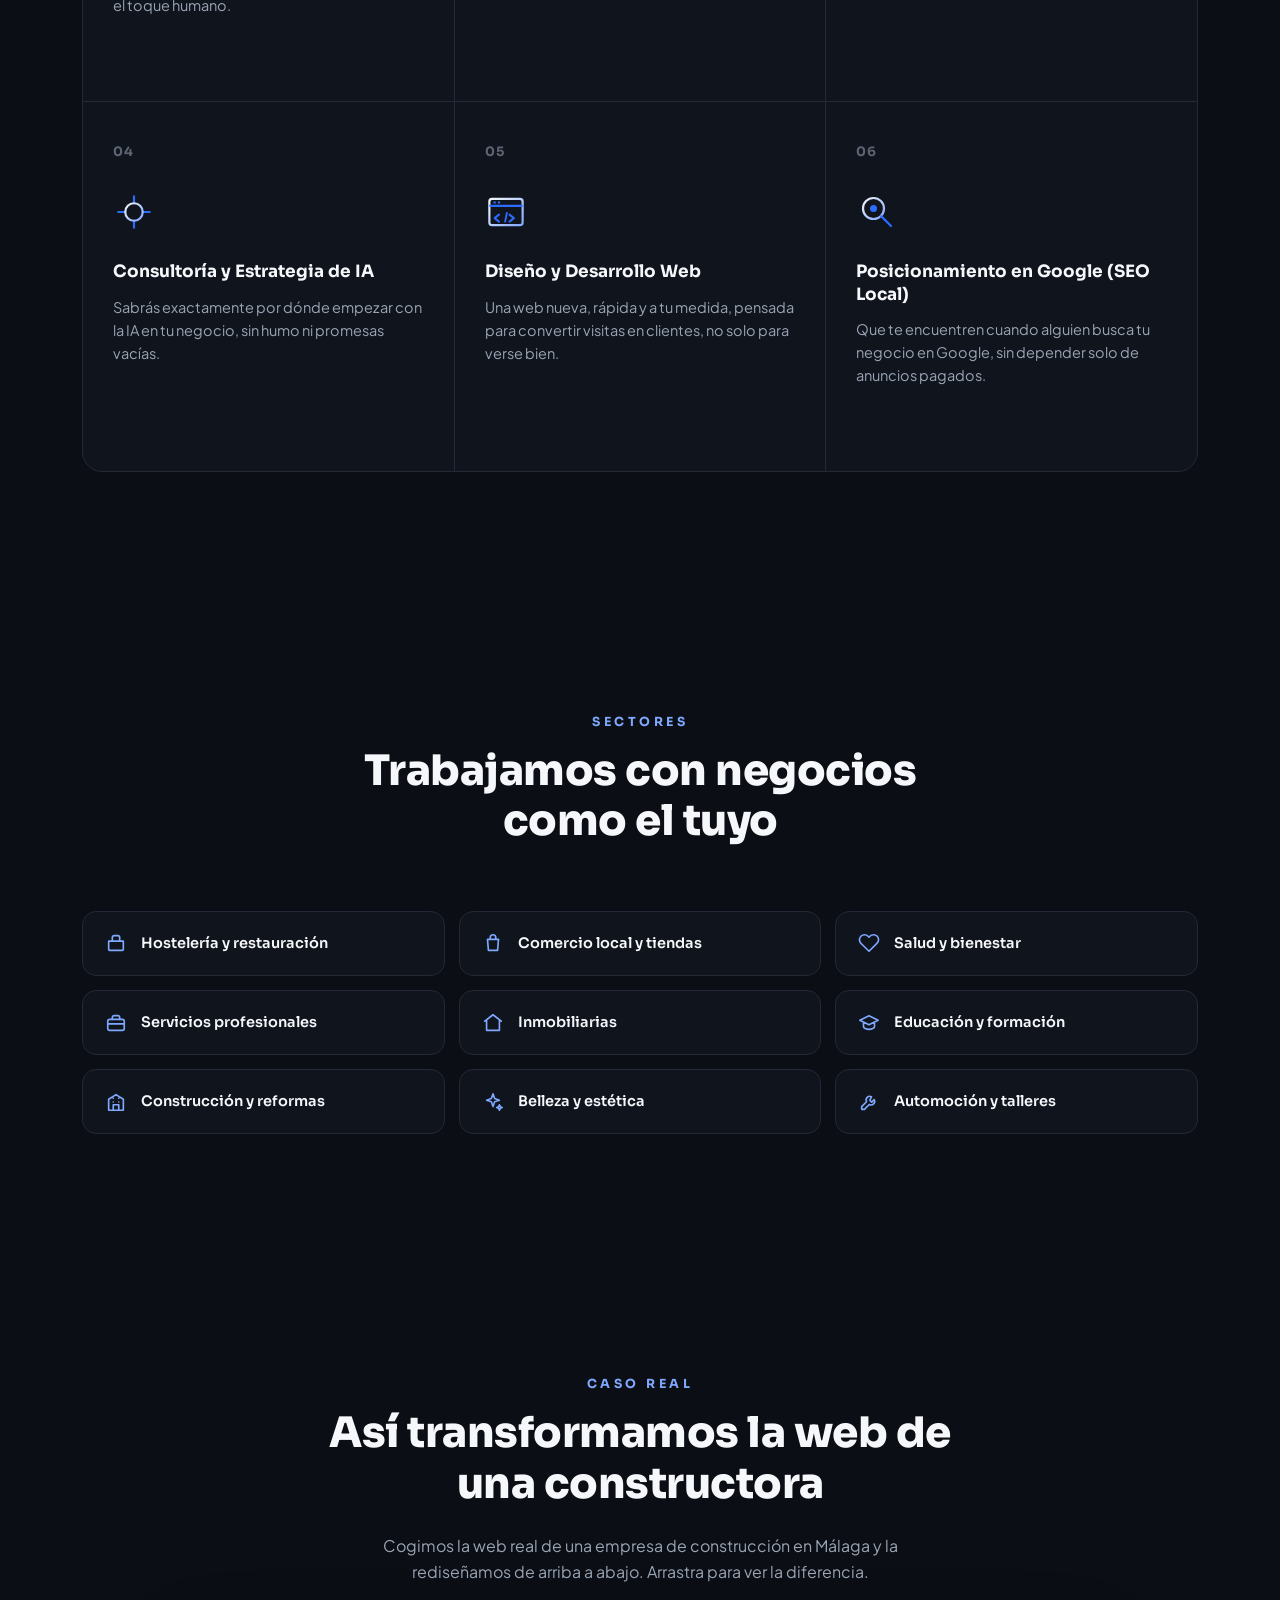
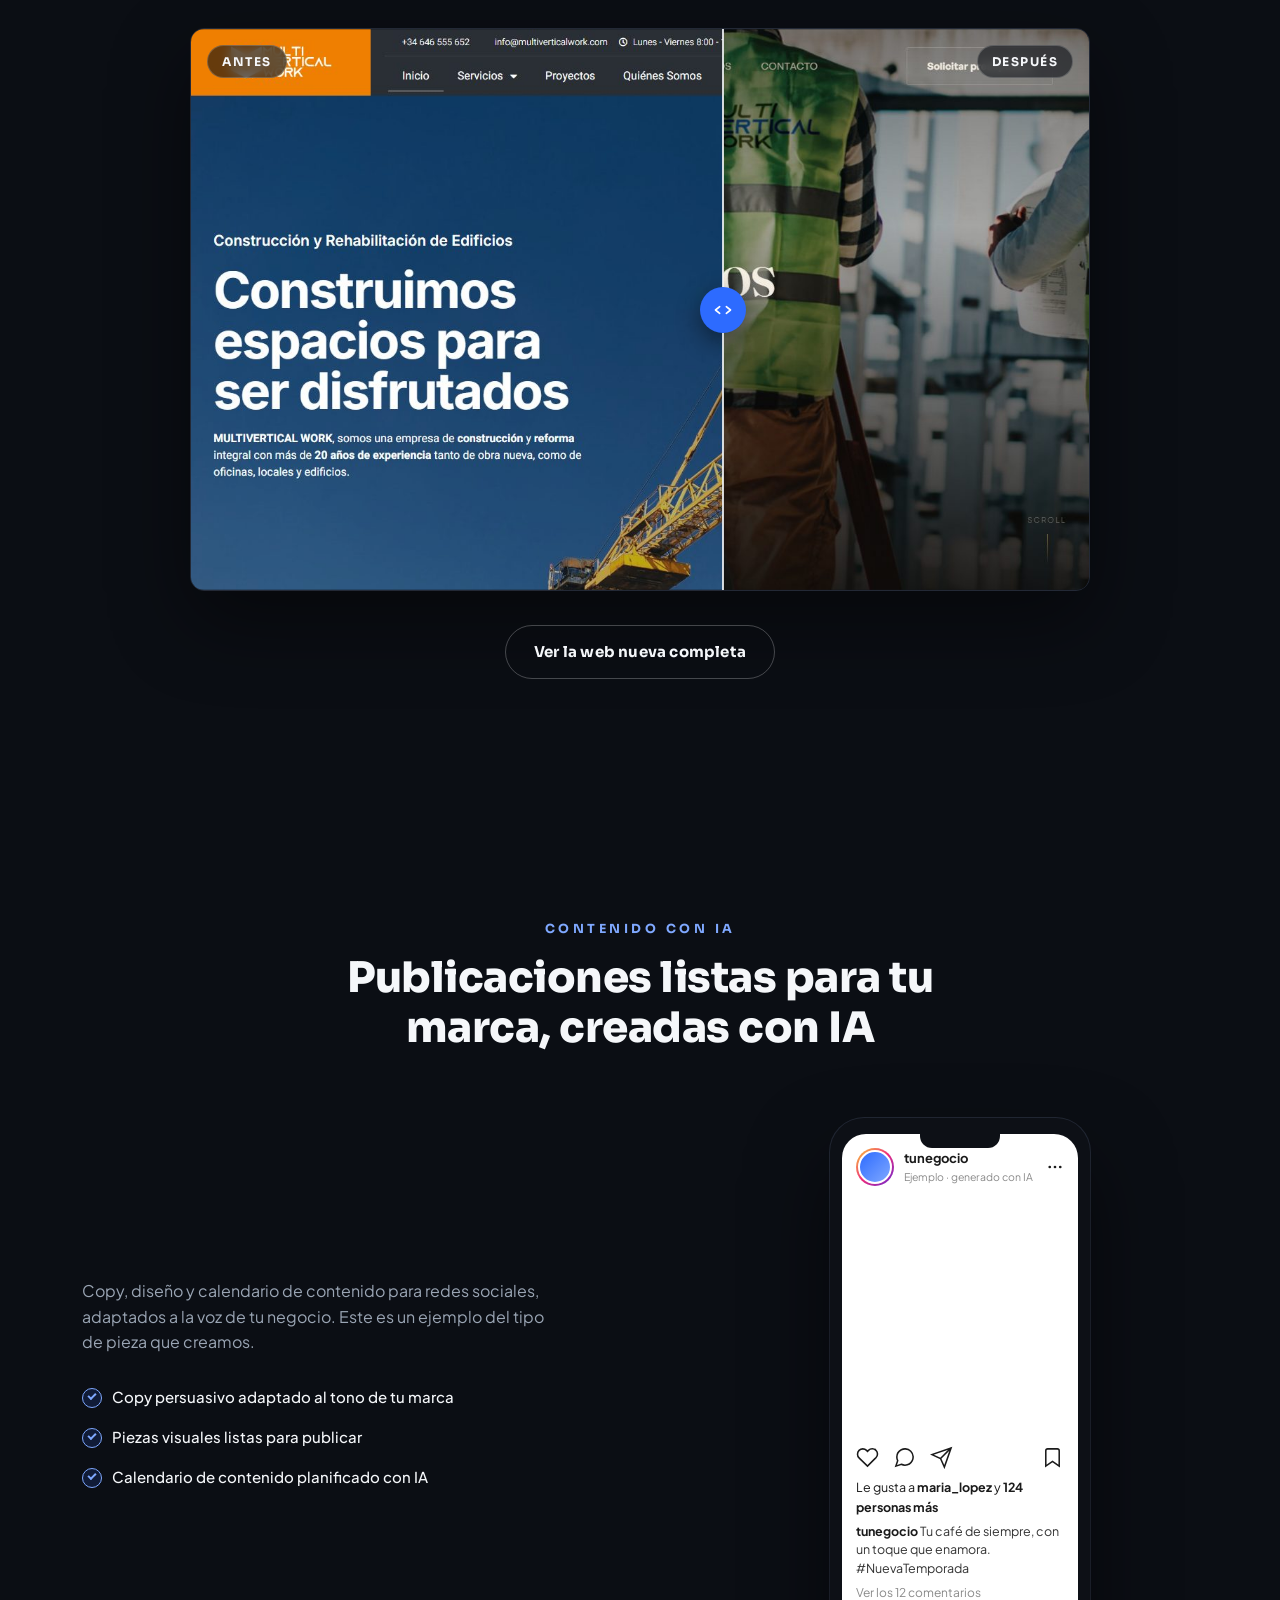
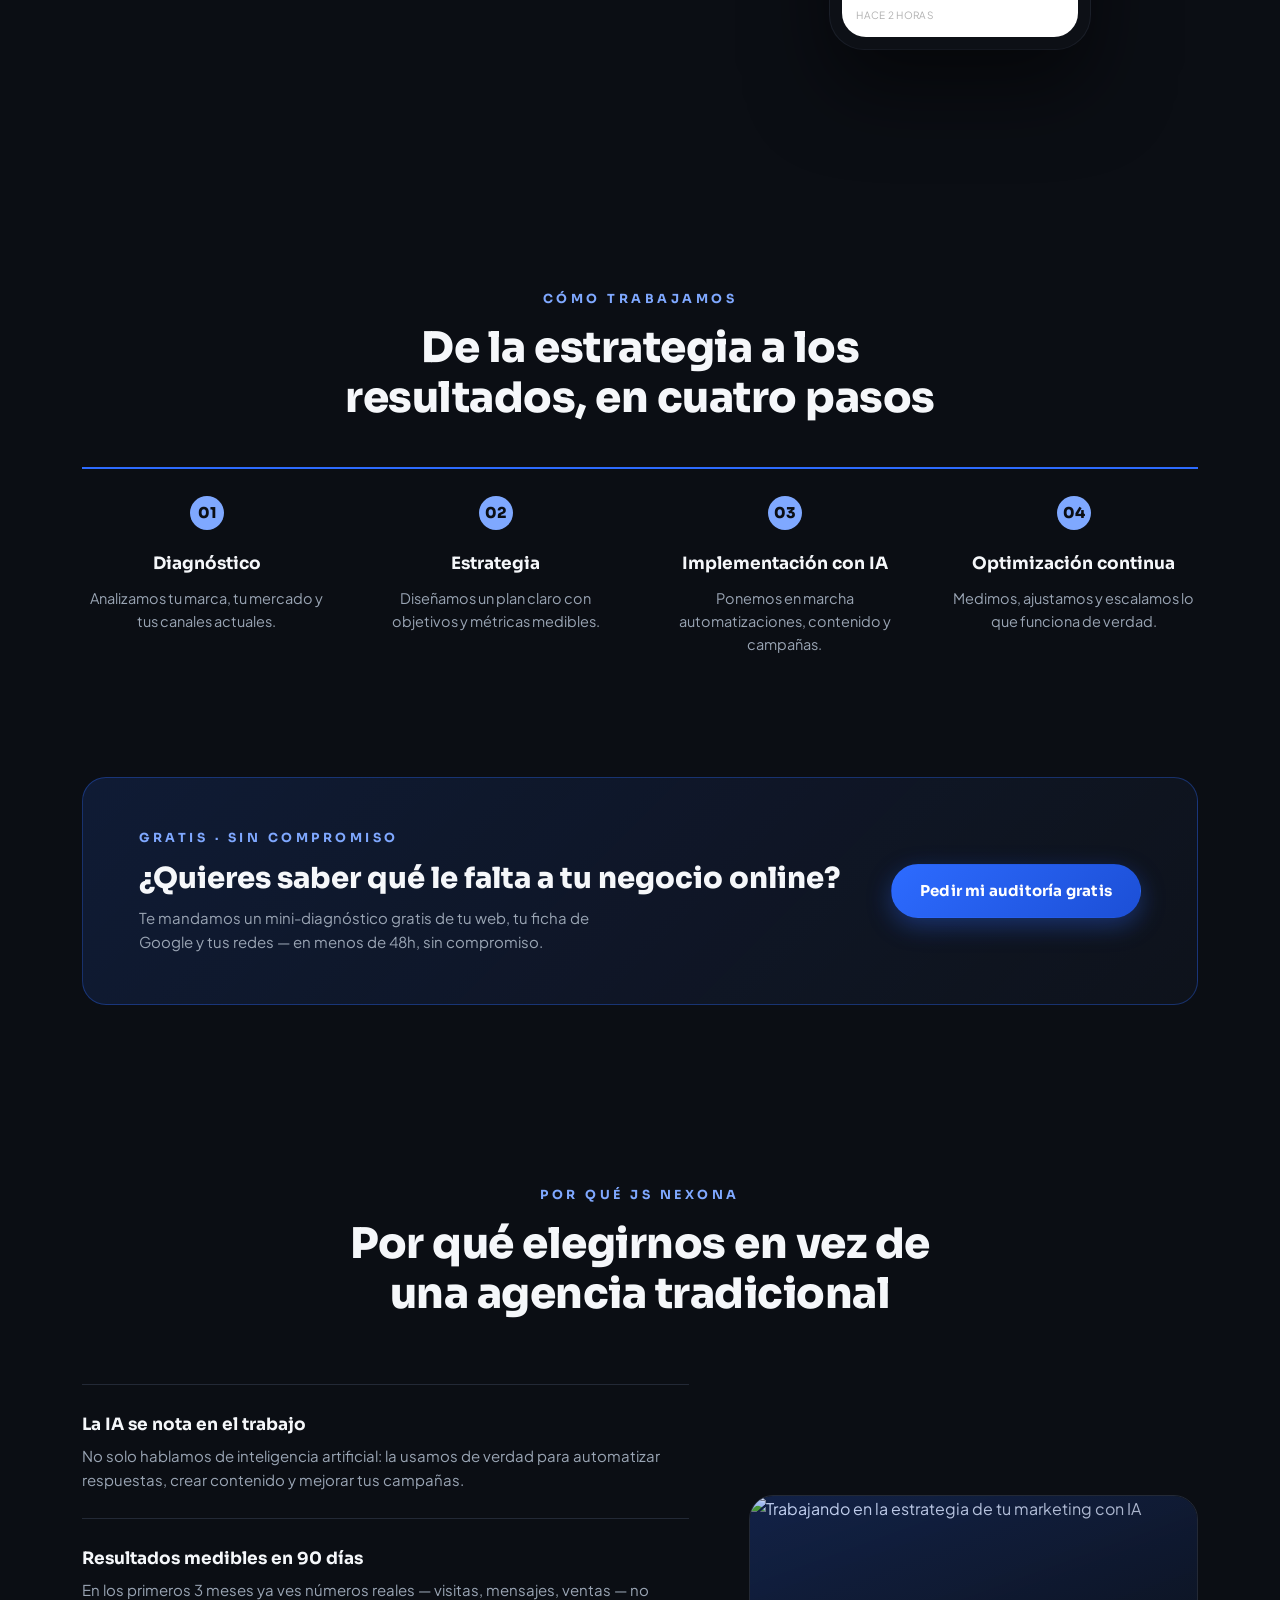
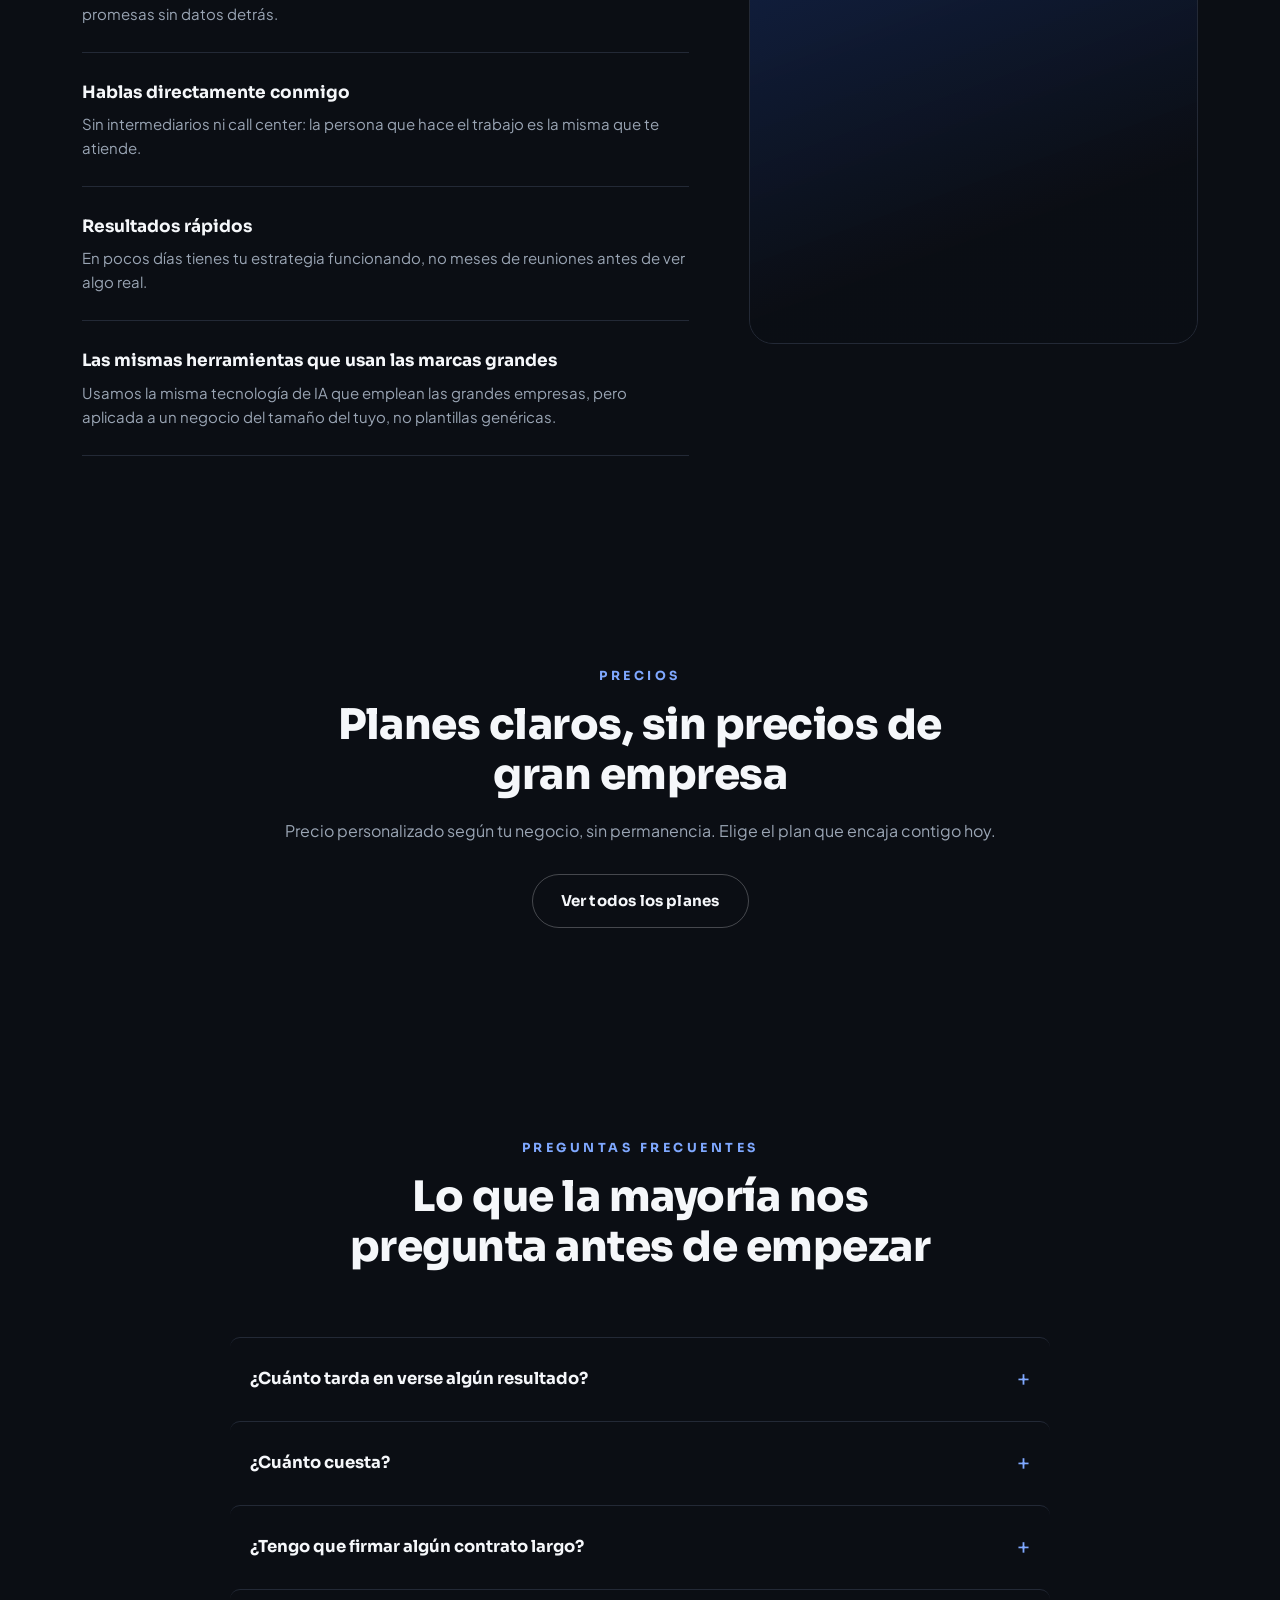
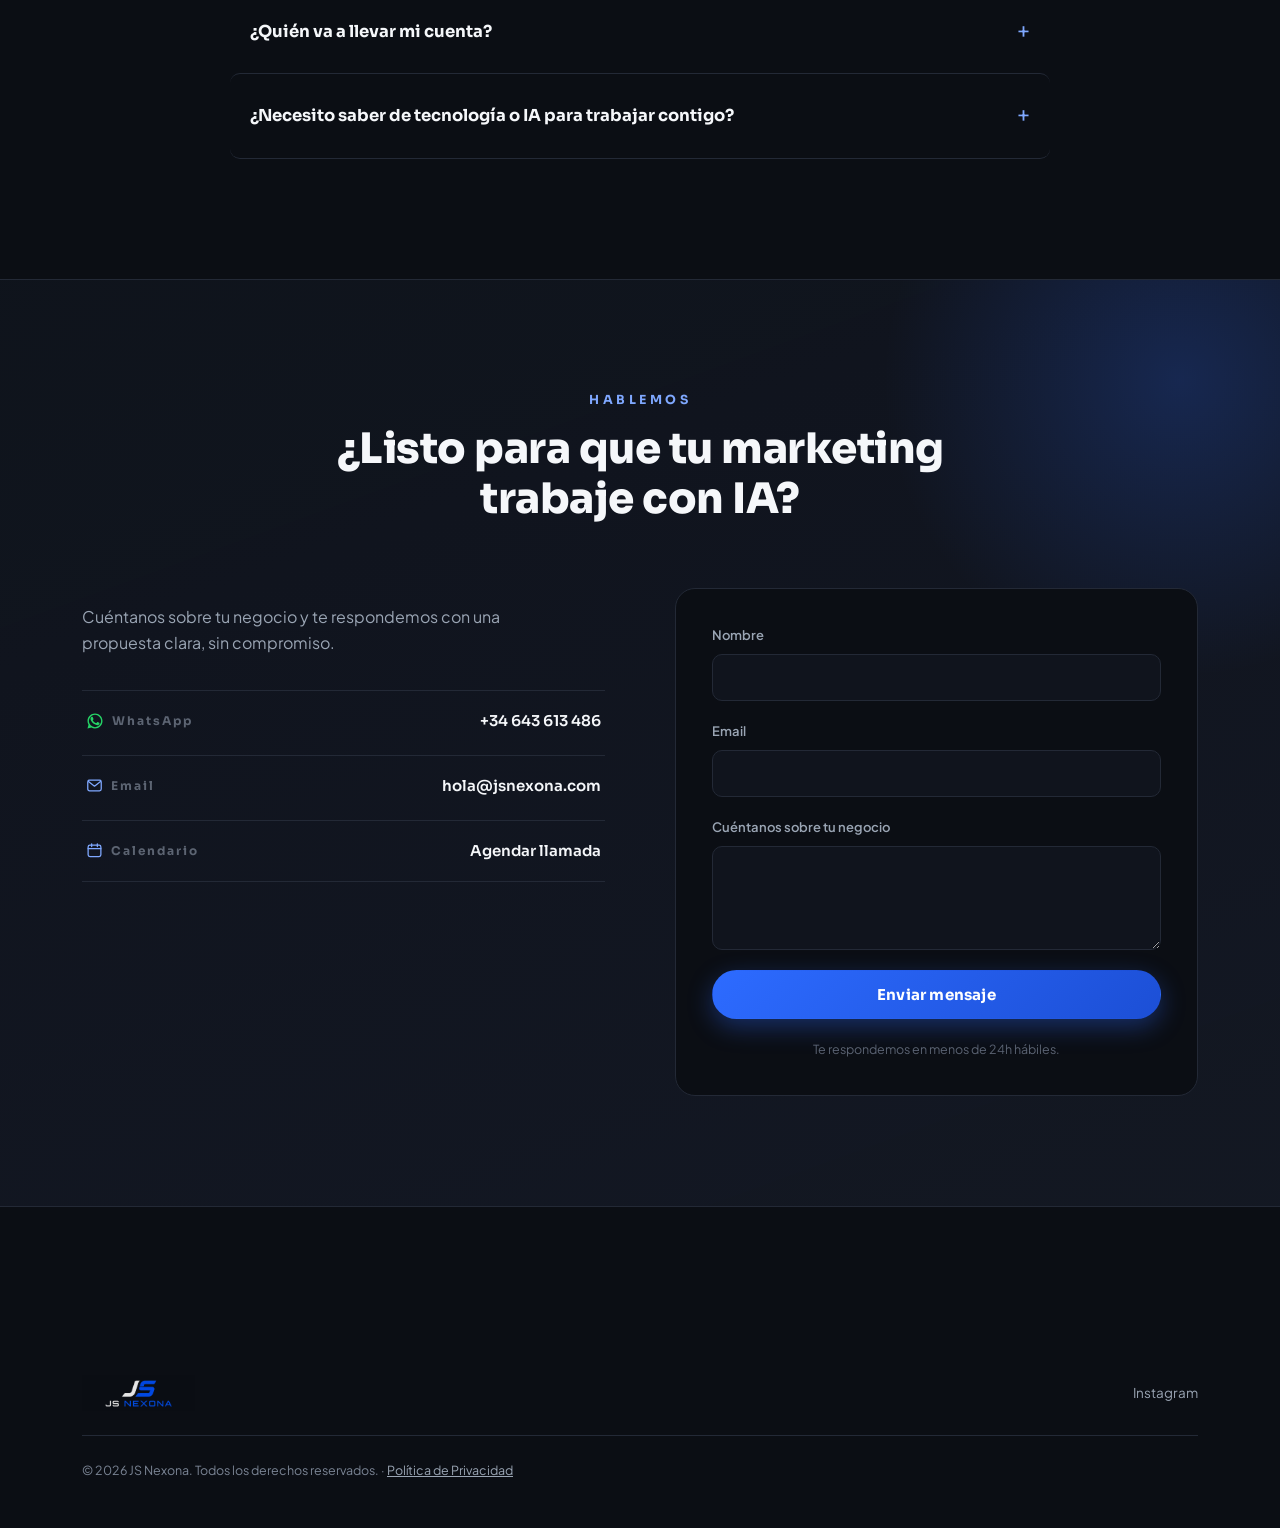
==== commit 75854151: "Corregir etiquetas Antes/Despues del slider: ahora van ligadas a su propia imagen mediante recorte i" ====
--- a/index.html
+++ b/index.html
@@ -342,12 +342,14 @@
         </p>
 
         <div class="ba-slider reveal" style="--d:2" id="baSlider">
-          <img class="ba-img ba-before" src="img/casos/multivertical-despues.jpg" alt="Web rediseñada por JS Nexona, después">
-          <div class="ba-after-wrap" id="baAfterWrap">
-            <img class="ba-img ba-after" src="img/casos/multivertical-antes.jpg" alt="Web original de la constructora, antes del rediseño">
-          </div>
-          <div class="ba-label ba-label-before">Antes</div>
-          <div class="ba-label ba-label-after">Después</div>
+          <div class="ba-layer ba-layer-before">
+            <img class="ba-img" src="img/casos/multivertical-antes.jpg" alt="Web original de la constructora, antes del rediseño">
+            <div class="ba-label ba-label-before">Antes</div>
+          </div>
+          <div class="ba-layer ba-layer-after">
+            <img class="ba-img" src="img/casos/multivertical-despues.jpg" alt="Web rediseñada por JS Nexona, después">
+            <div class="ba-label ba-label-after">Después</div>
+          </div>
           <div class="ba-handle" id="baHandle">
             <svg viewBox="0 0 24 24" fill="none" stroke="currentColor" stroke-width="2" stroke-linecap="round" stroke-linejoin="round" aria-hidden="true"><path d="M8 8l-5 4 5 4M16 8l5 4-5 4"/></svg>
           </div>
--- a/css/styles.css
+++ b/css/styles.css
@@ -571,11 +571,12 @@
   display: block;
   pointer-events: none;
 }
-.ba-after-wrap {
+.ba-layer {
   position: absolute;
   inset: 0;
-  clip-path: inset(0 calc(100% - var(--pos, 50%)) 0 0);
-}
+}
+.ba-layer-before { clip-path: inset(0 calc(100% - var(--pos, 50%)) 0 0); }
+.ba-layer-after { clip-path: inset(0 0 0 var(--pos, 50%)); }
 .ba-label {
   position: absolute;
   top: 16px;
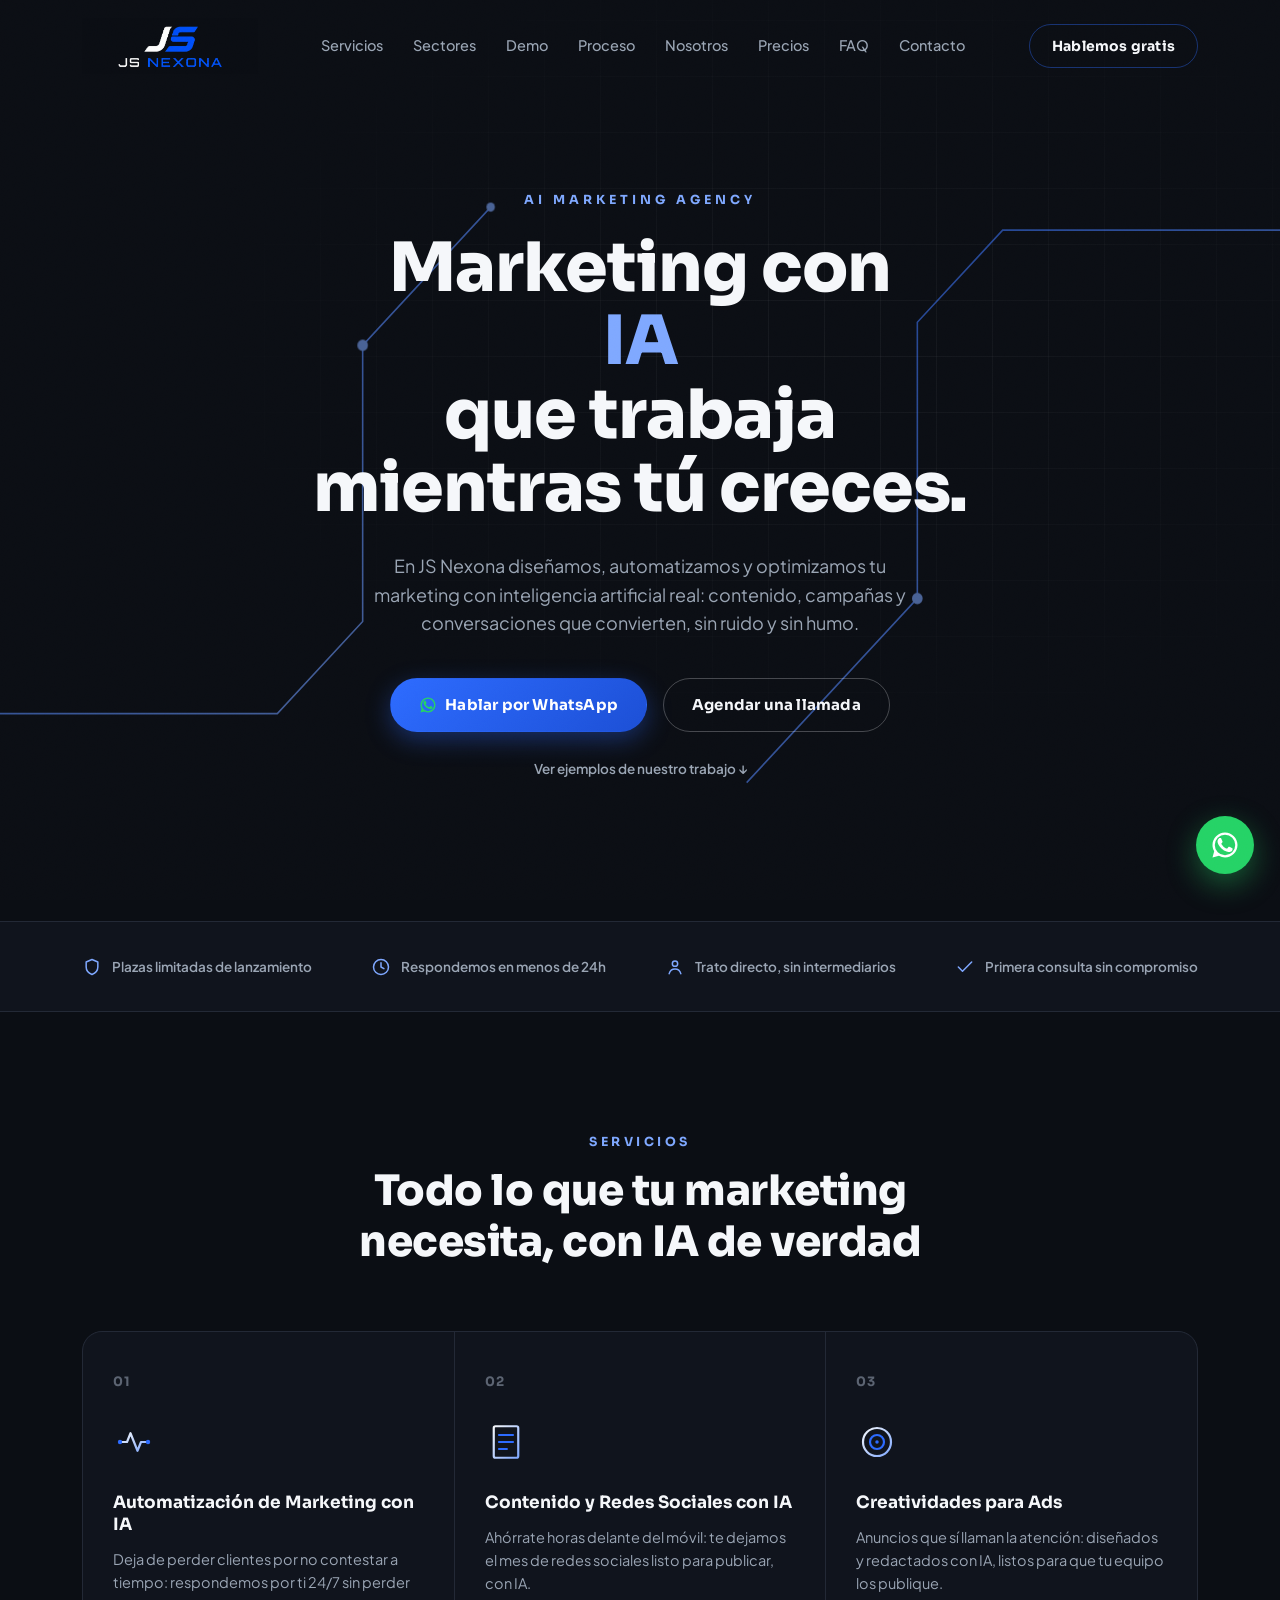
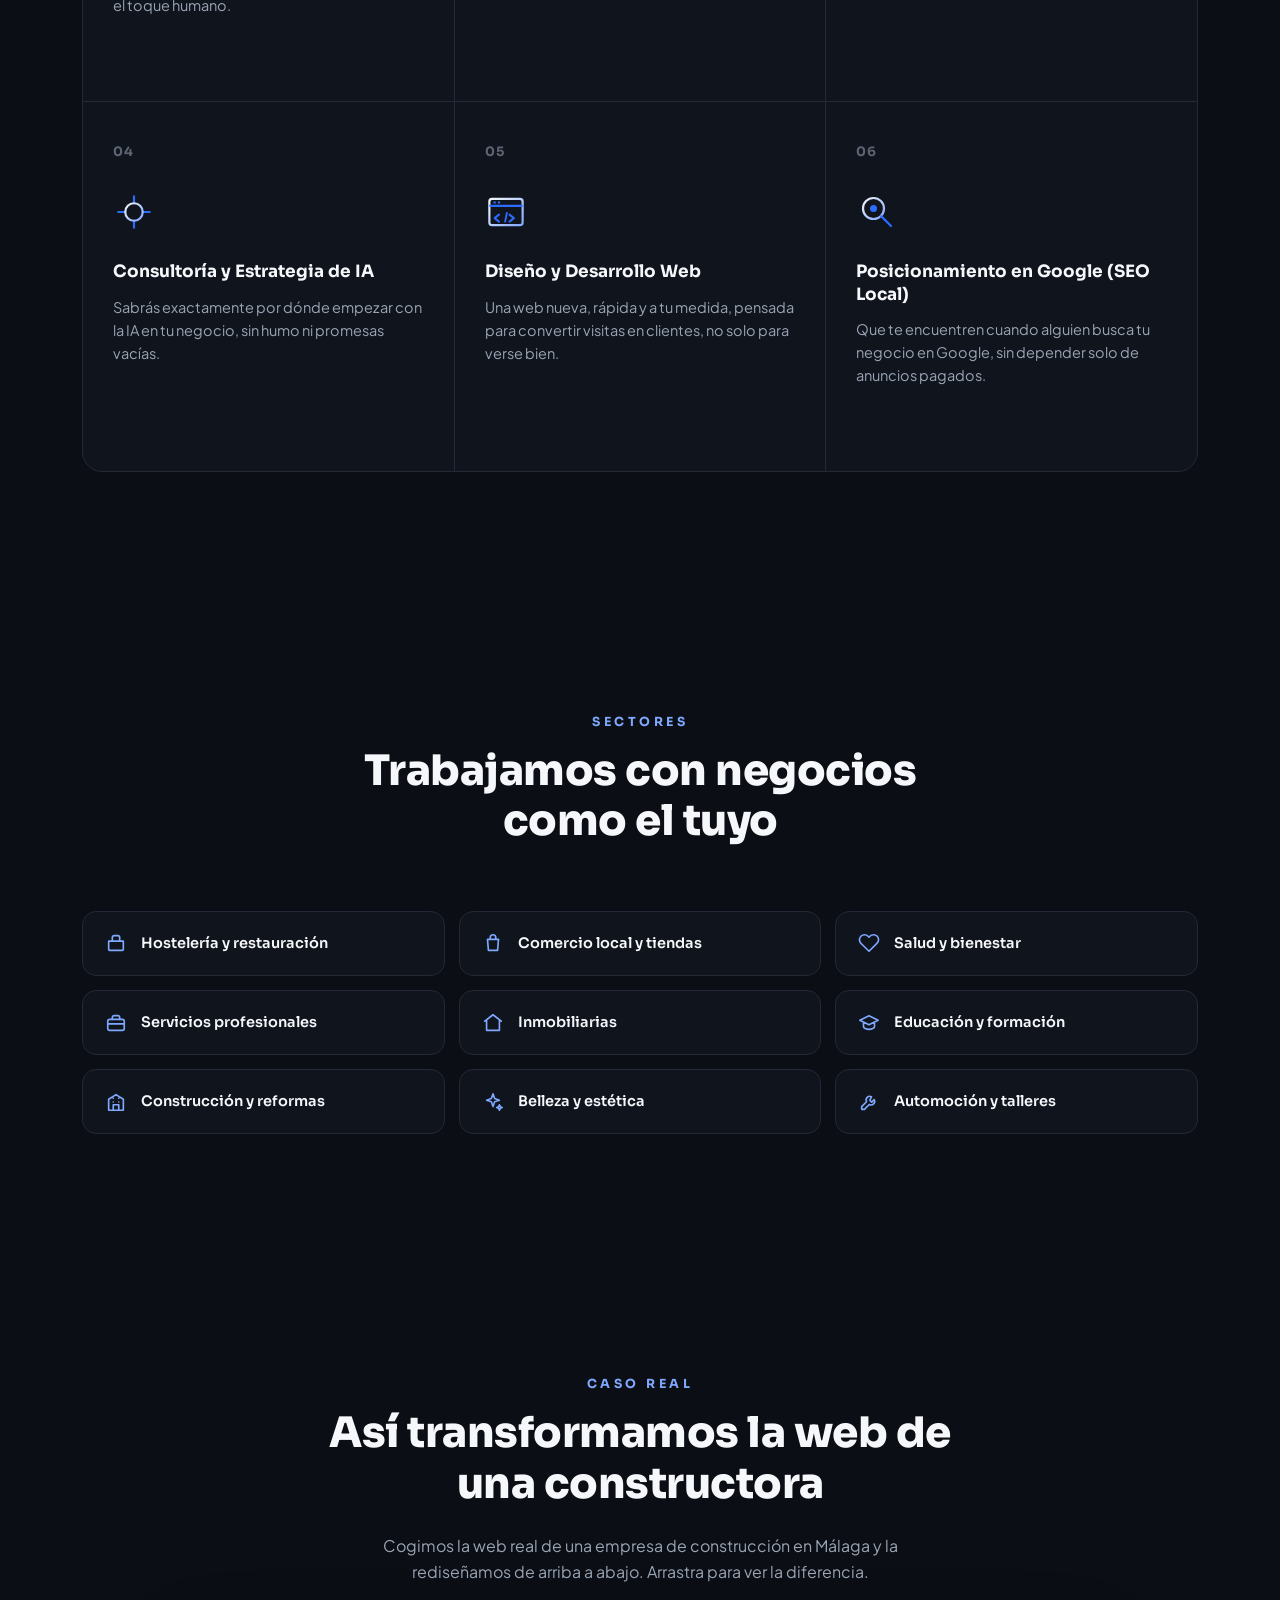
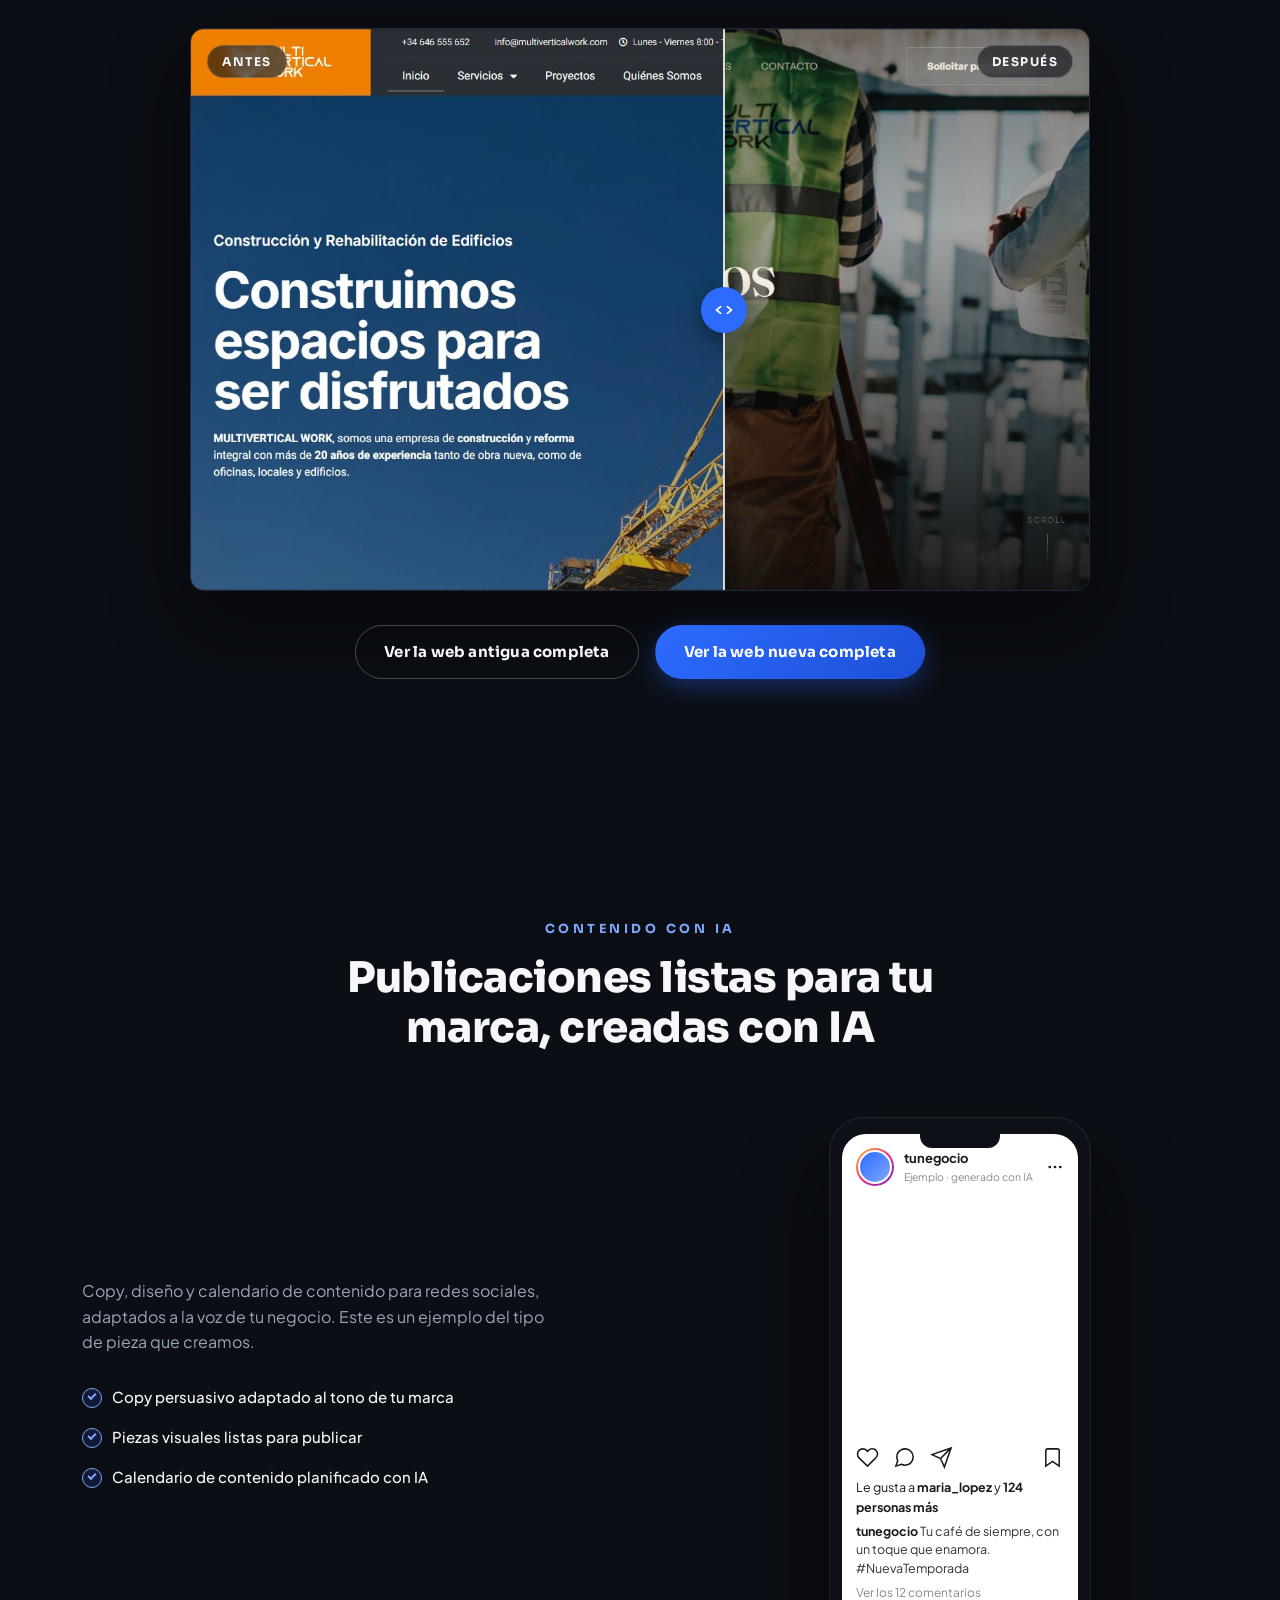
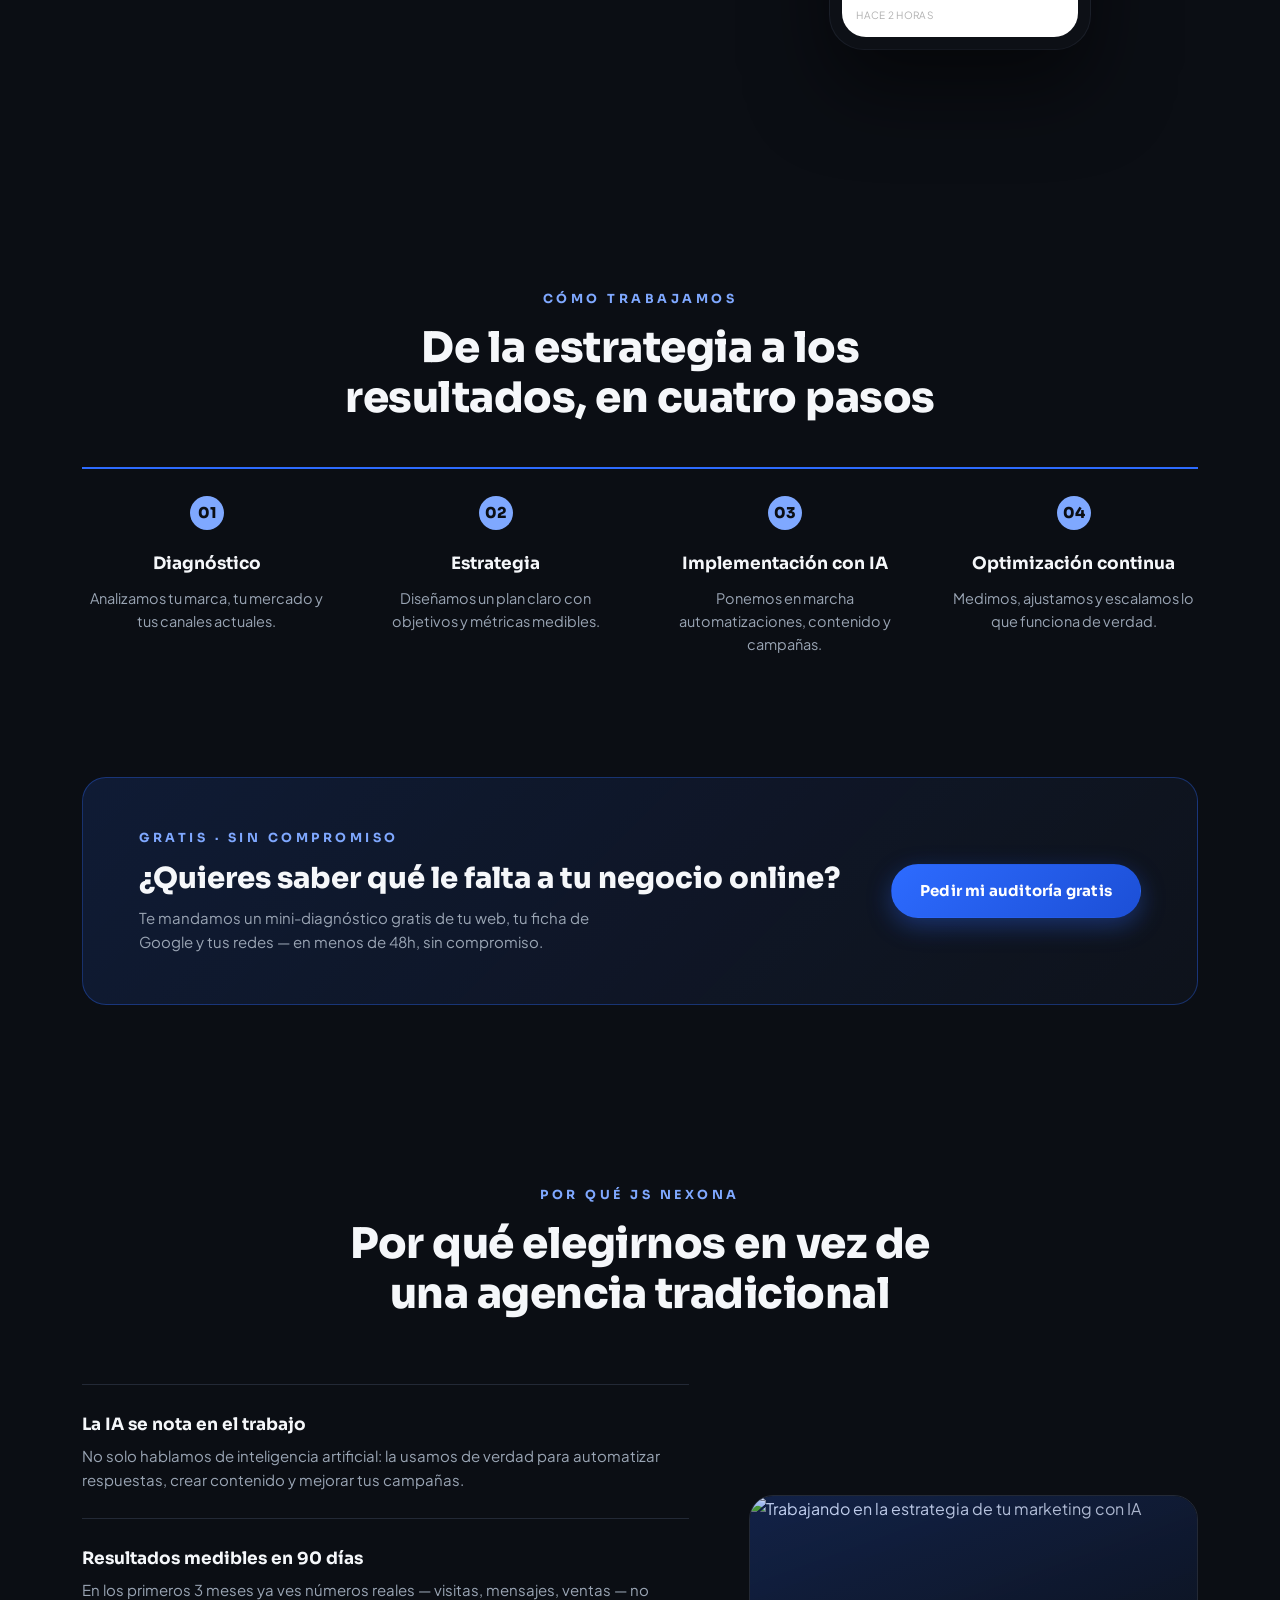
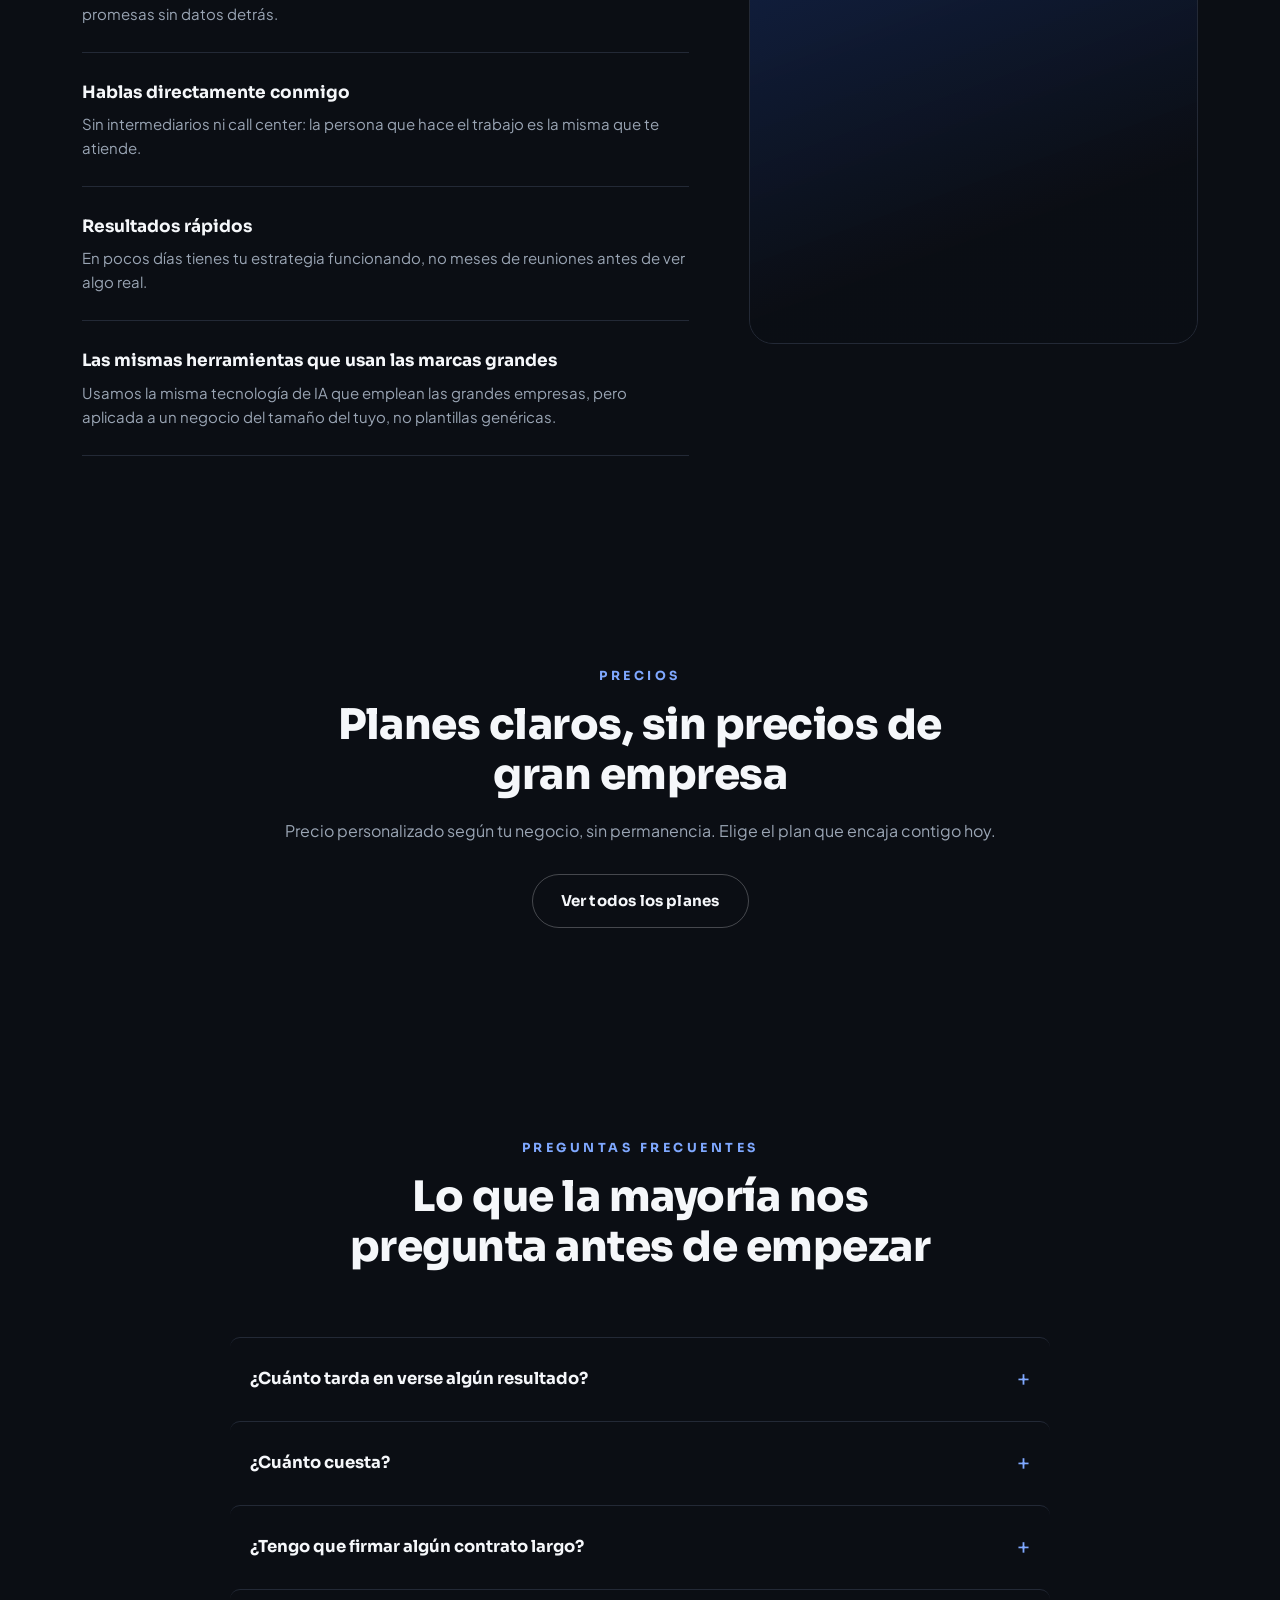
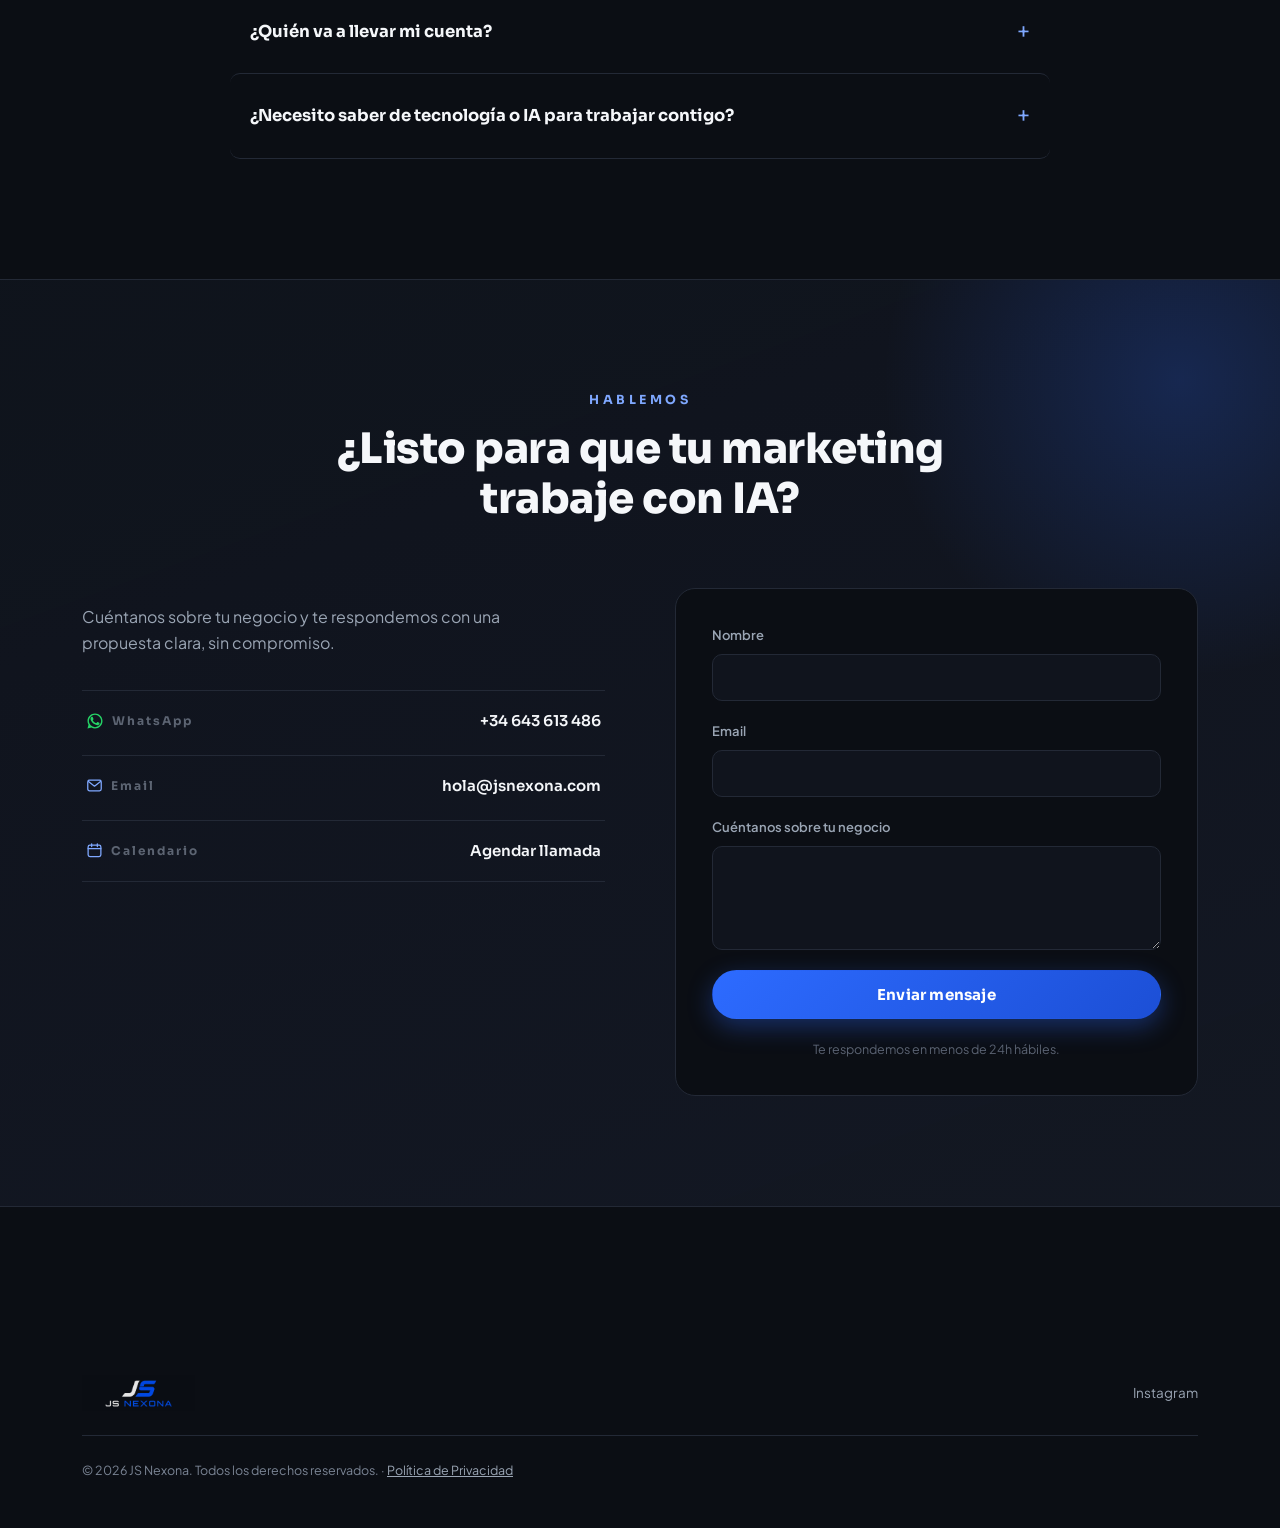
==== commit defd77c5: "Anadir boton Ver la web antigua completa enlazando al sitio real, ya que la captura del slider solo " ====
--- a/index.html
+++ b/index.html
@@ -356,8 +356,9 @@
           <input type="range" min="0" max="100" value="50" class="ba-range" id="baRange" aria-label="Comparar antes y después">
         </div>
 
-        <div class="demo-cta reveal" style="--d:3">
-          <a href="demo/construccion/index.html" target="_blank" rel="noopener" class="btn btn-outline">Ver la web nueva completa</a>
+        <div class="demo-cta demo-cta-double reveal" style="--d:3">
+          <a href="https://multiverticalwork.com/" target="_blank" rel="noopener" class="btn btn-outline">Ver la web antigua completa</a>
+          <a href="demo/construccion/index.html" target="_blank" rel="noopener" class="btn btn-primary">Ver la web nueva completa</a>
         </div>
       </div>
     </section>
--- a/css/styles.css
+++ b/css/styles.css
@@ -547,6 +547,7 @@
   background: #FAF7F2;
 }
 .demo-cta { text-align: center; margin-top: 34px; }
+.demo-cta-double { display: flex; gap: 16px; flex-wrap: wrap; justify-content: center; }
 
 /* ---------- antes y después (before/after slider) ---------- */
 .ba-slider {
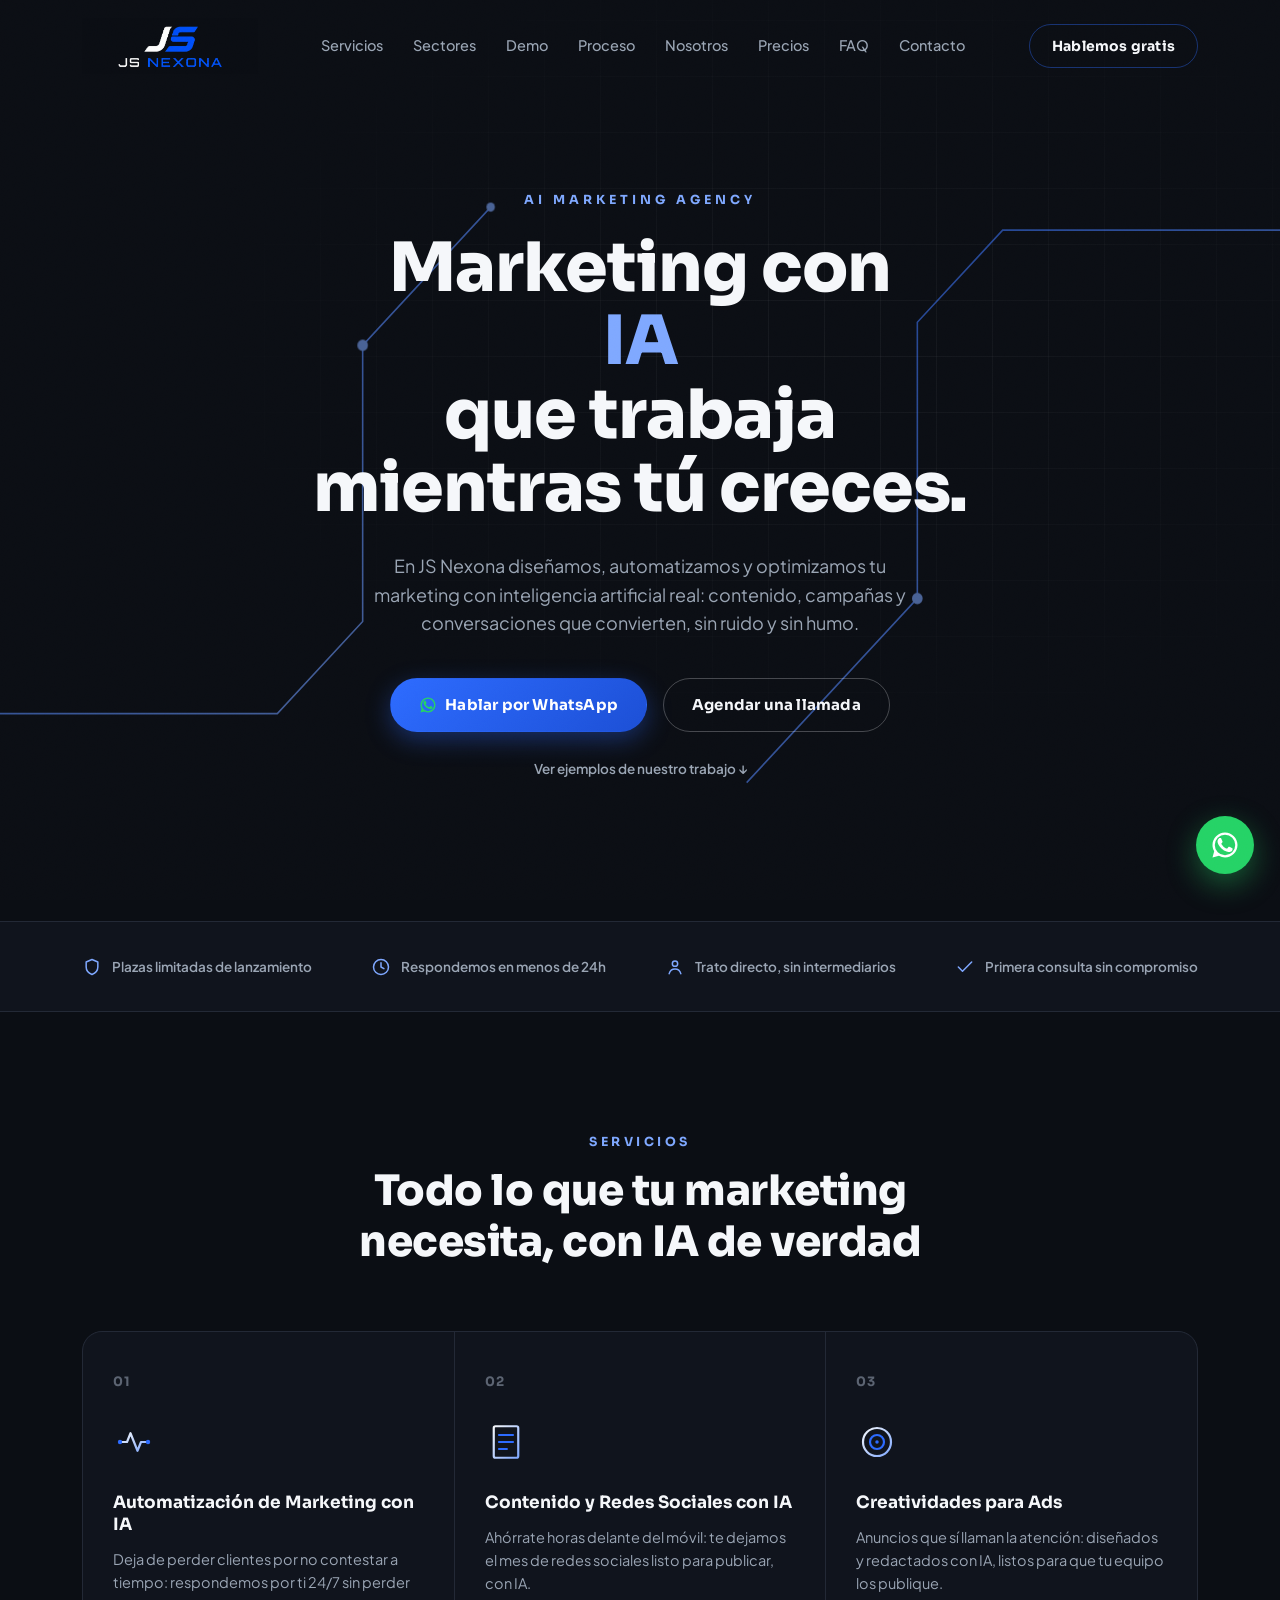
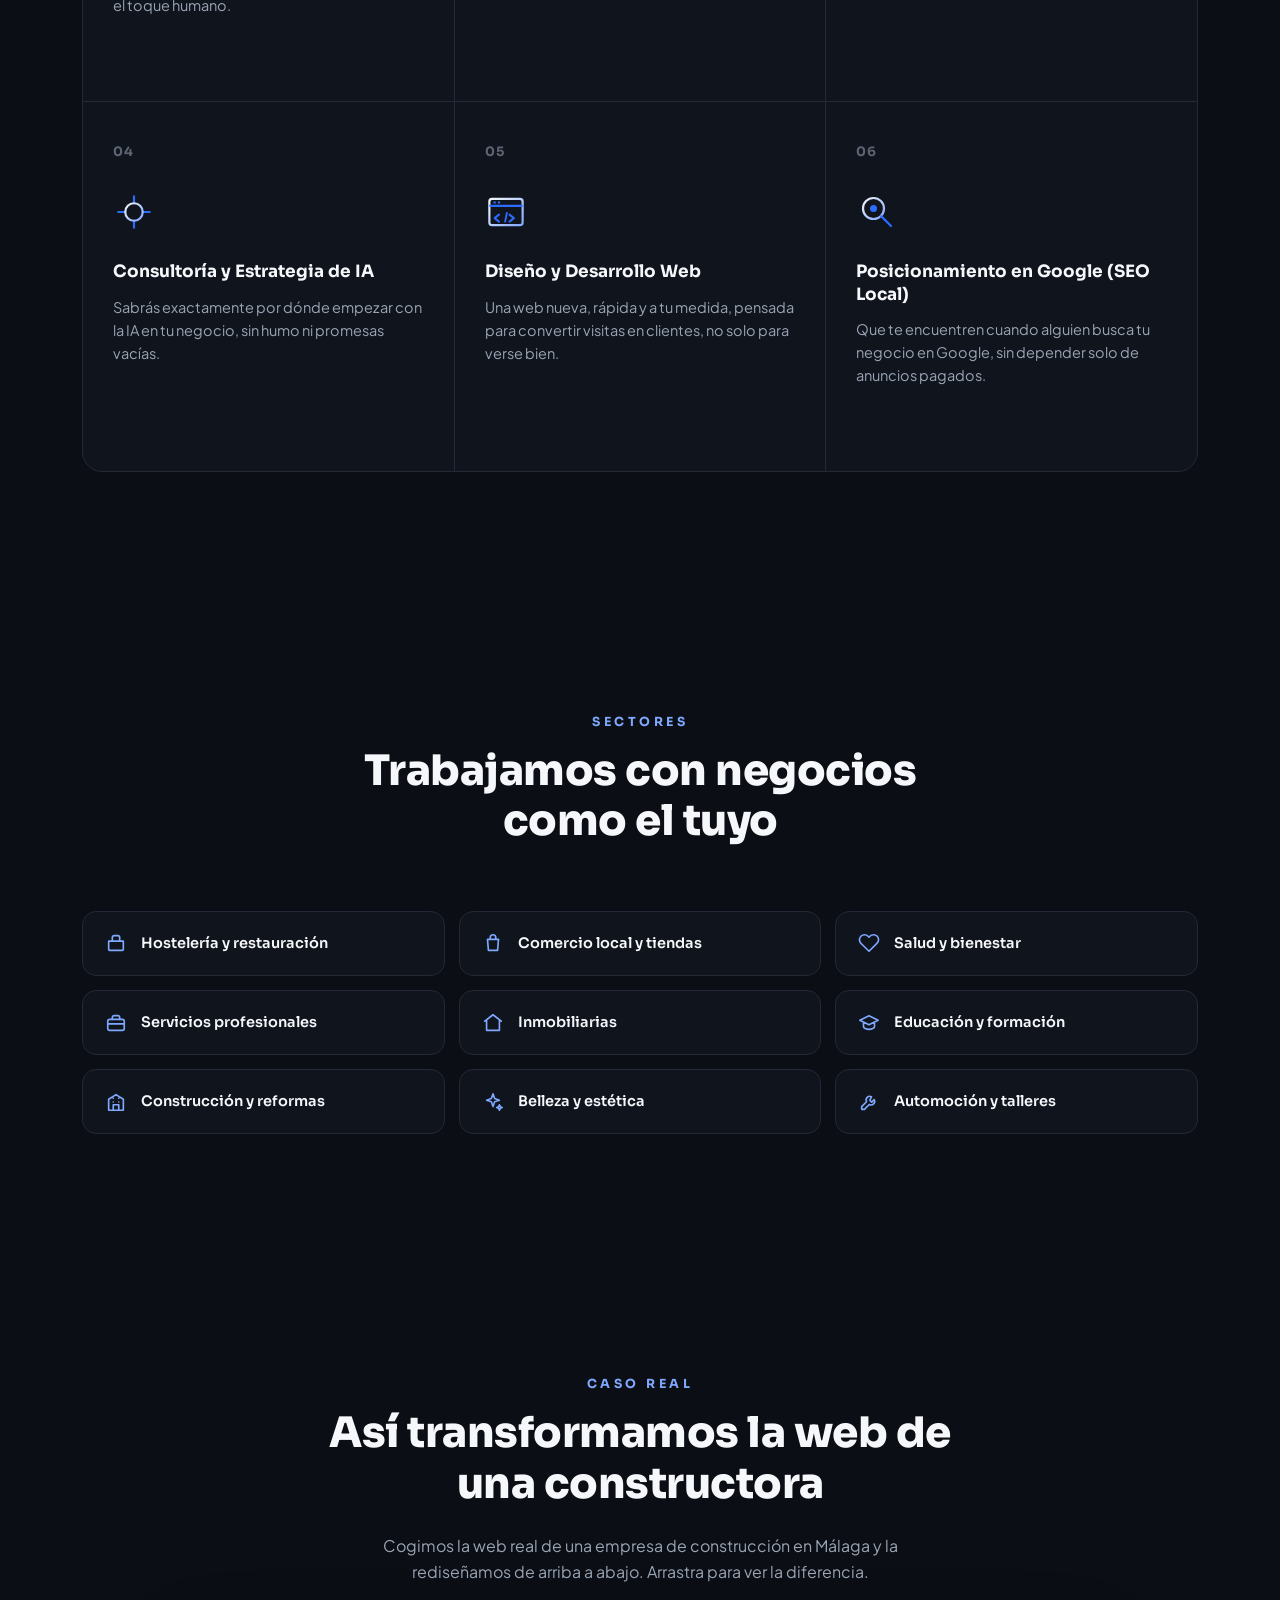
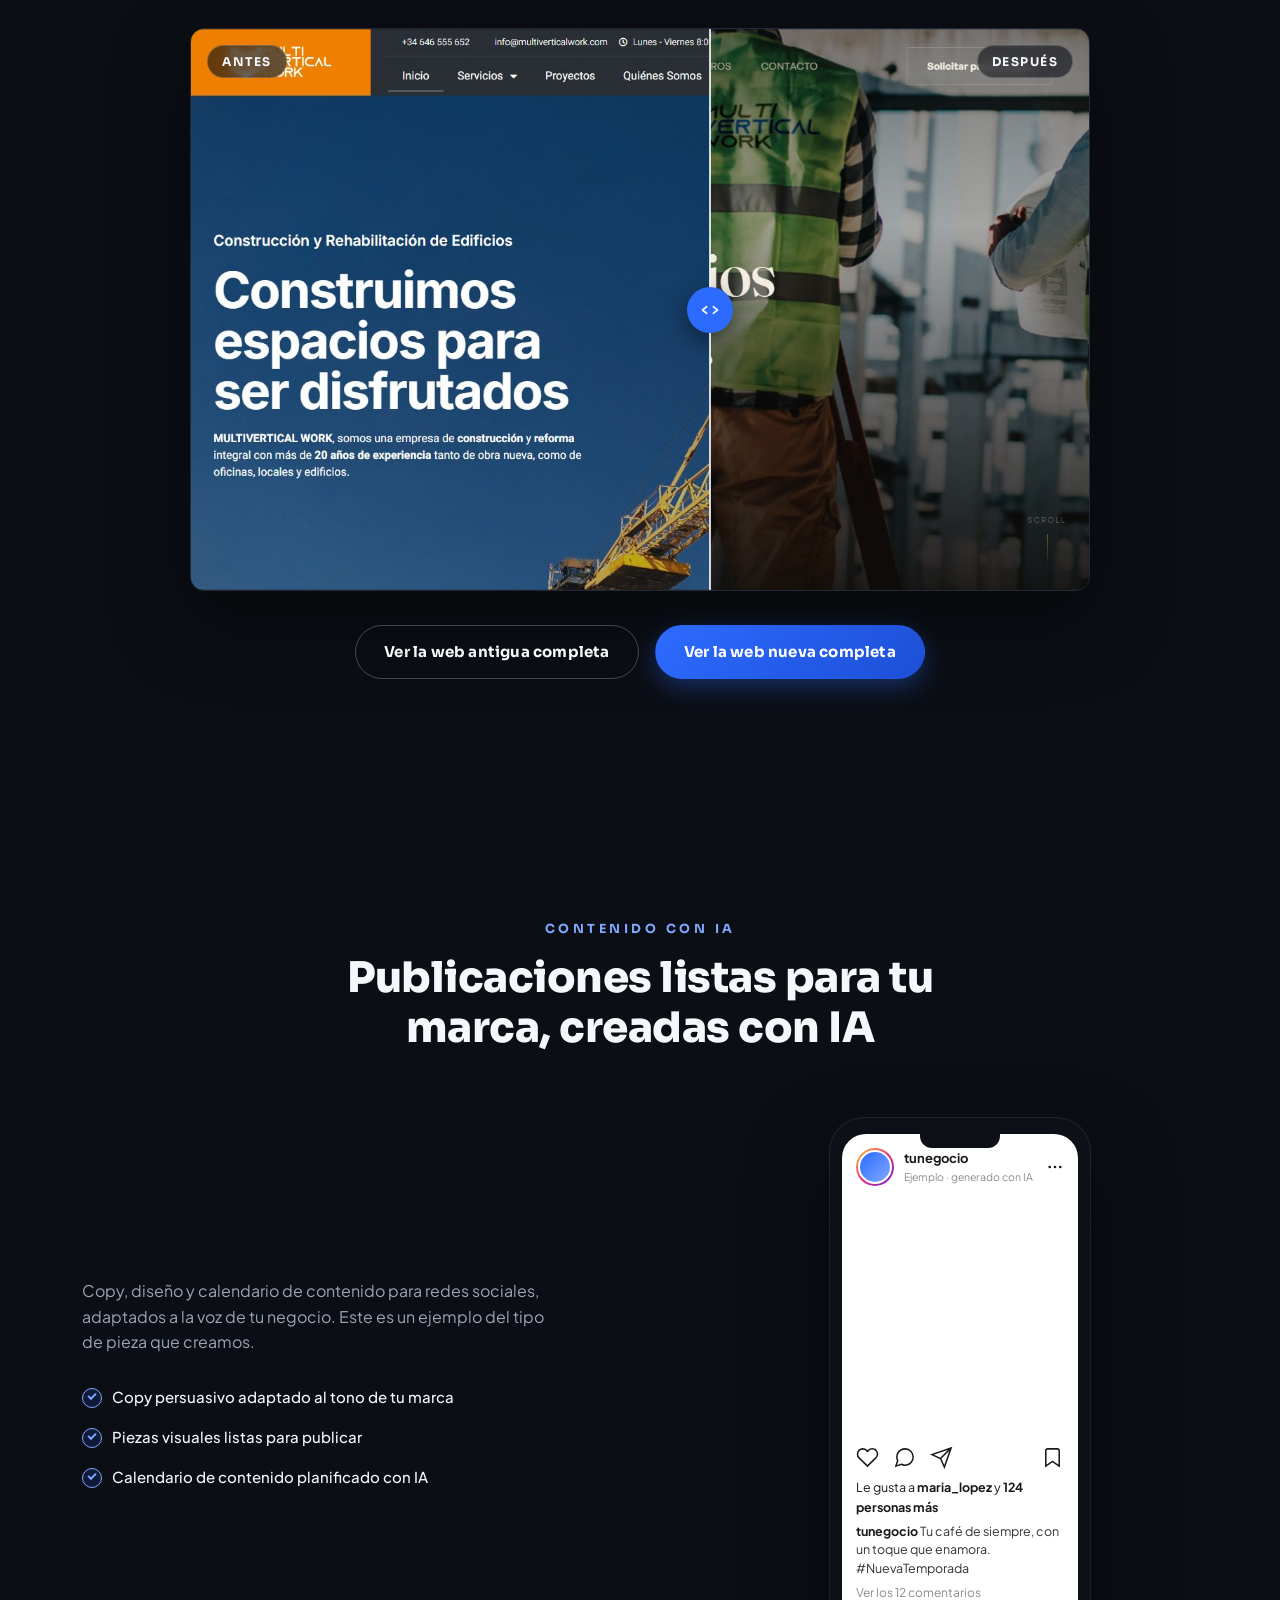
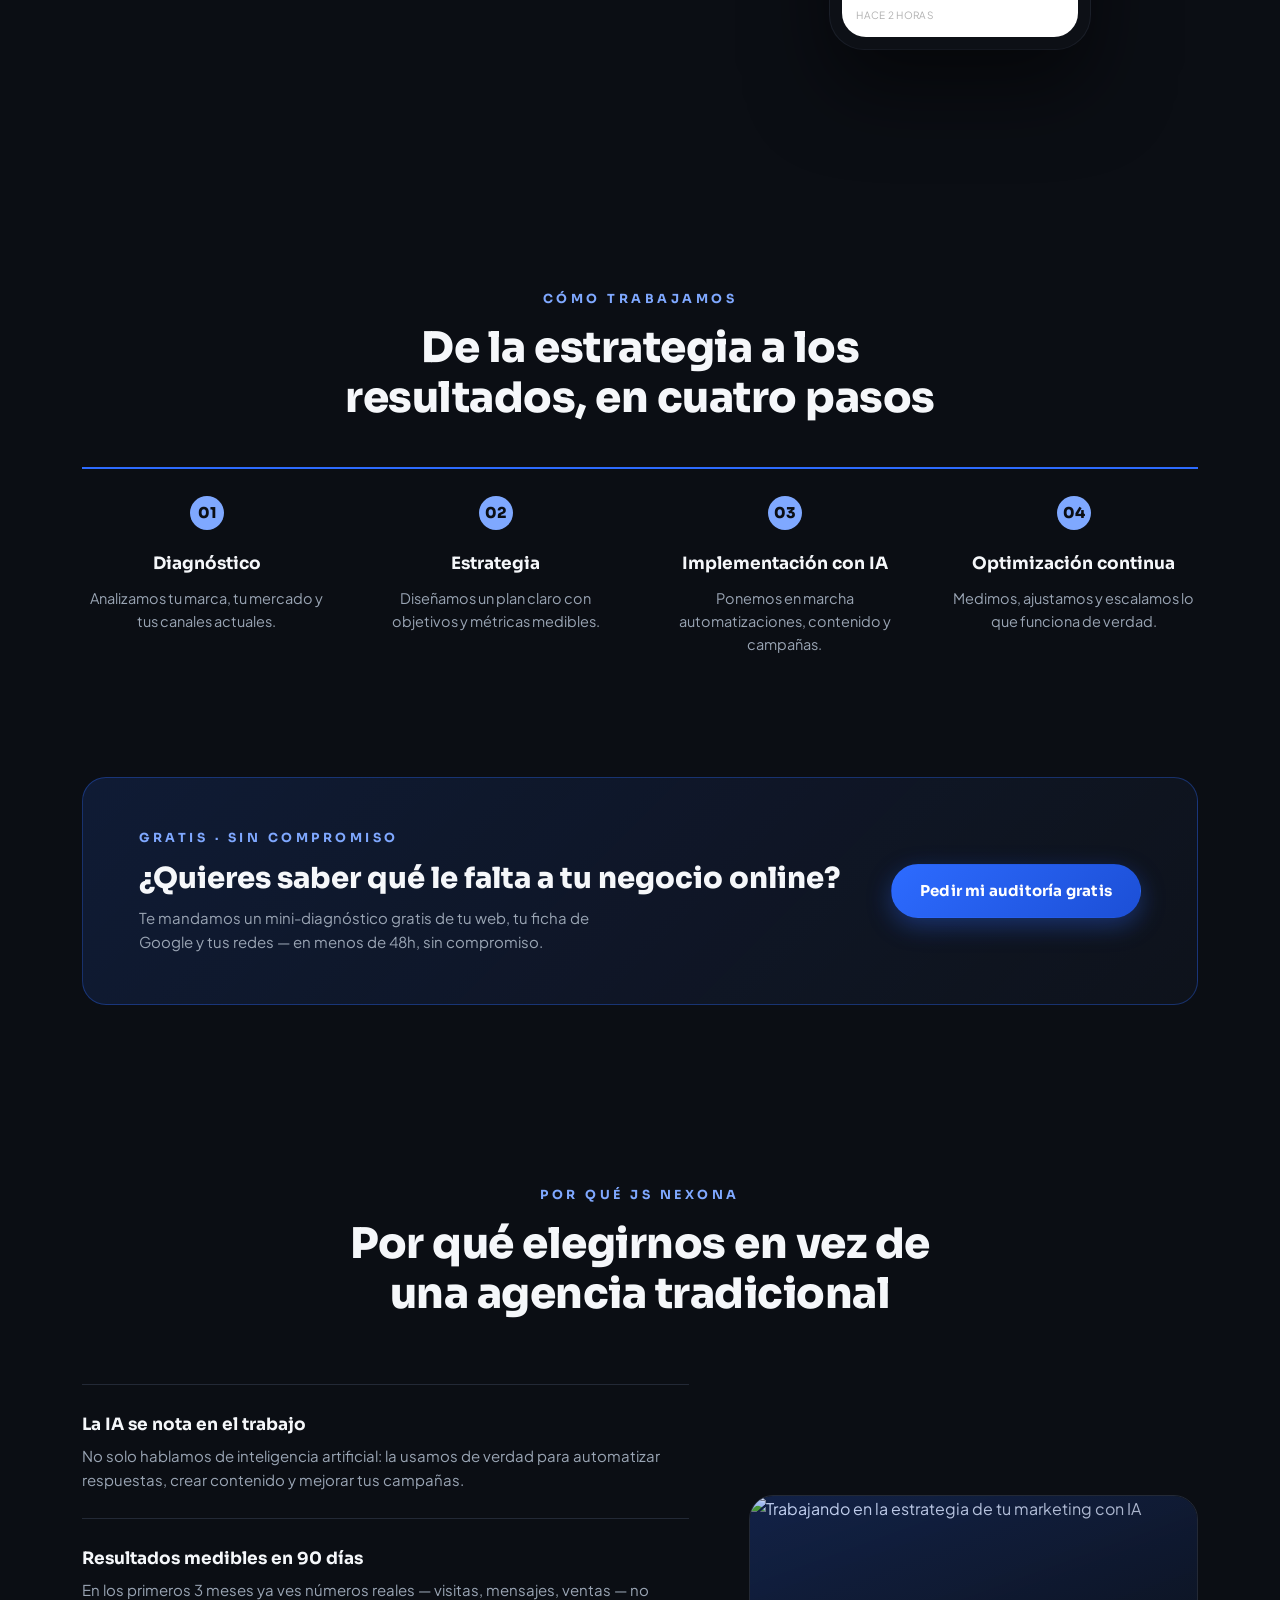
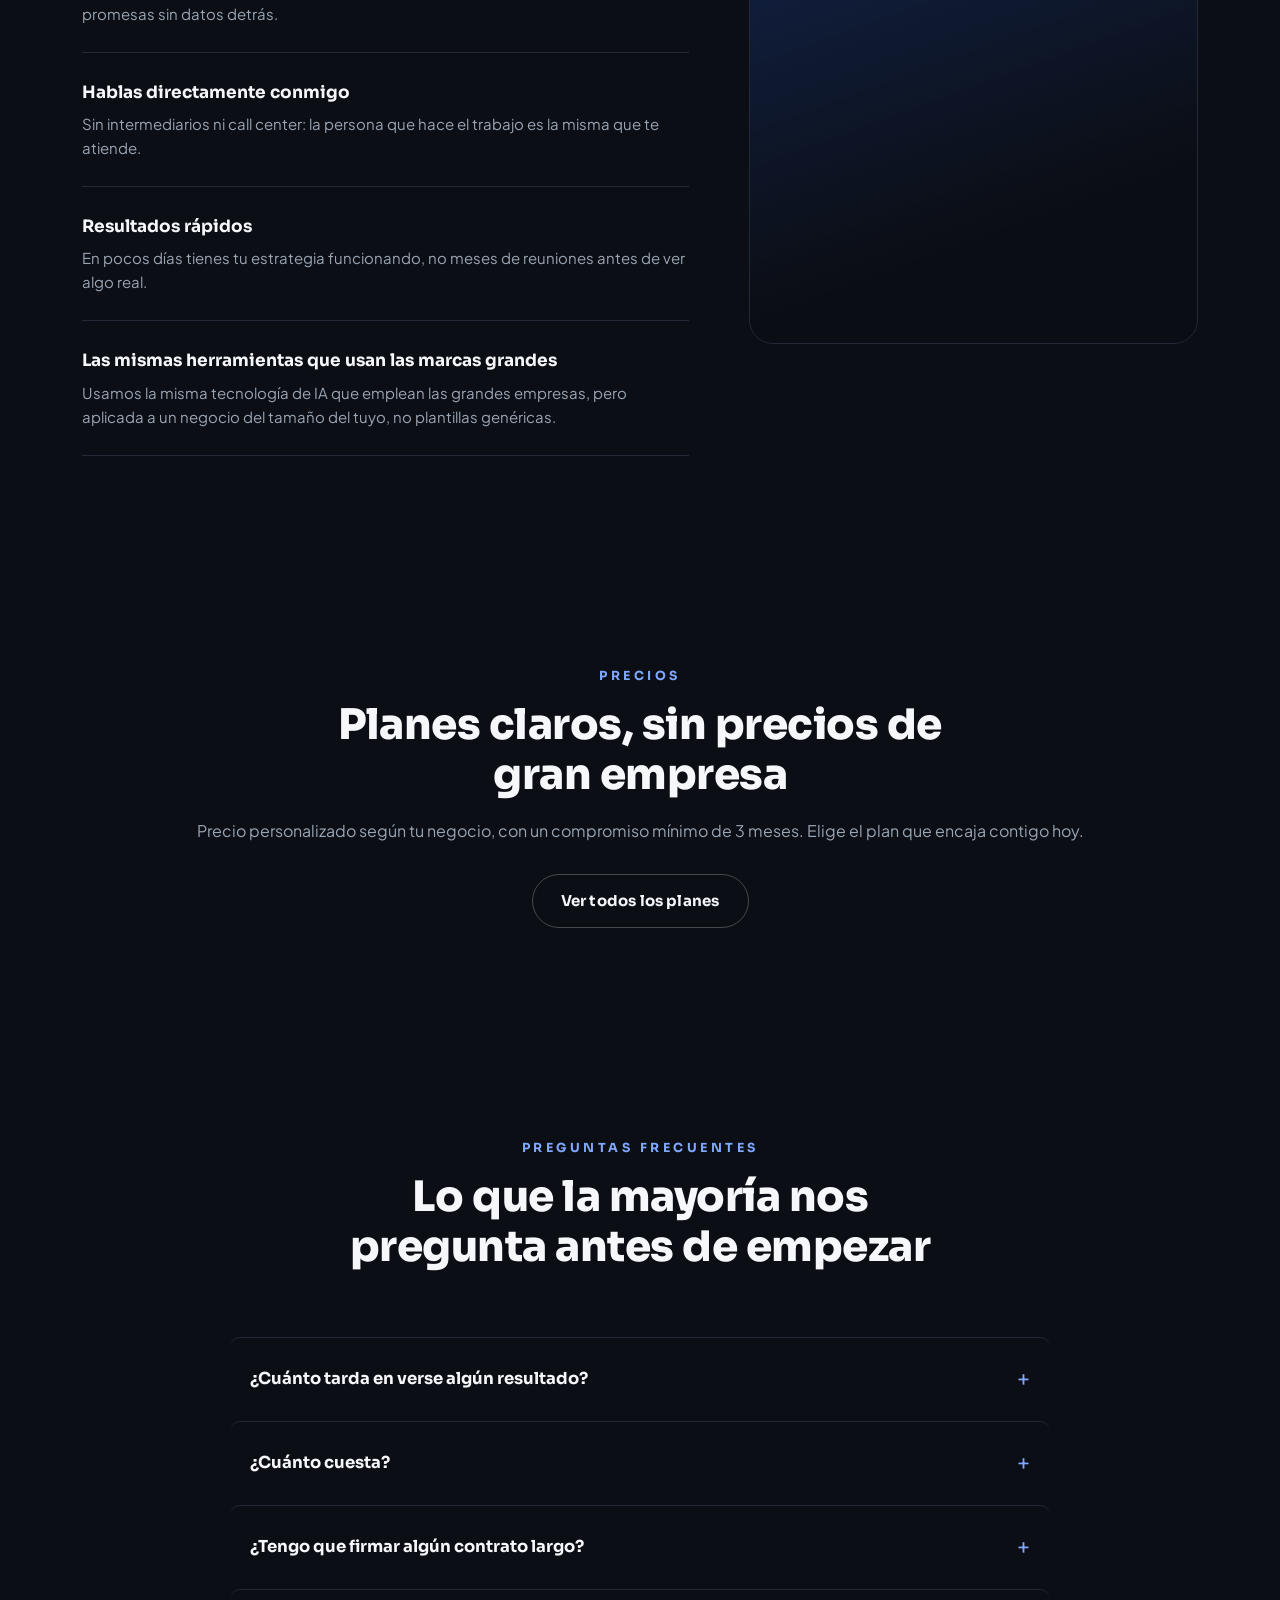
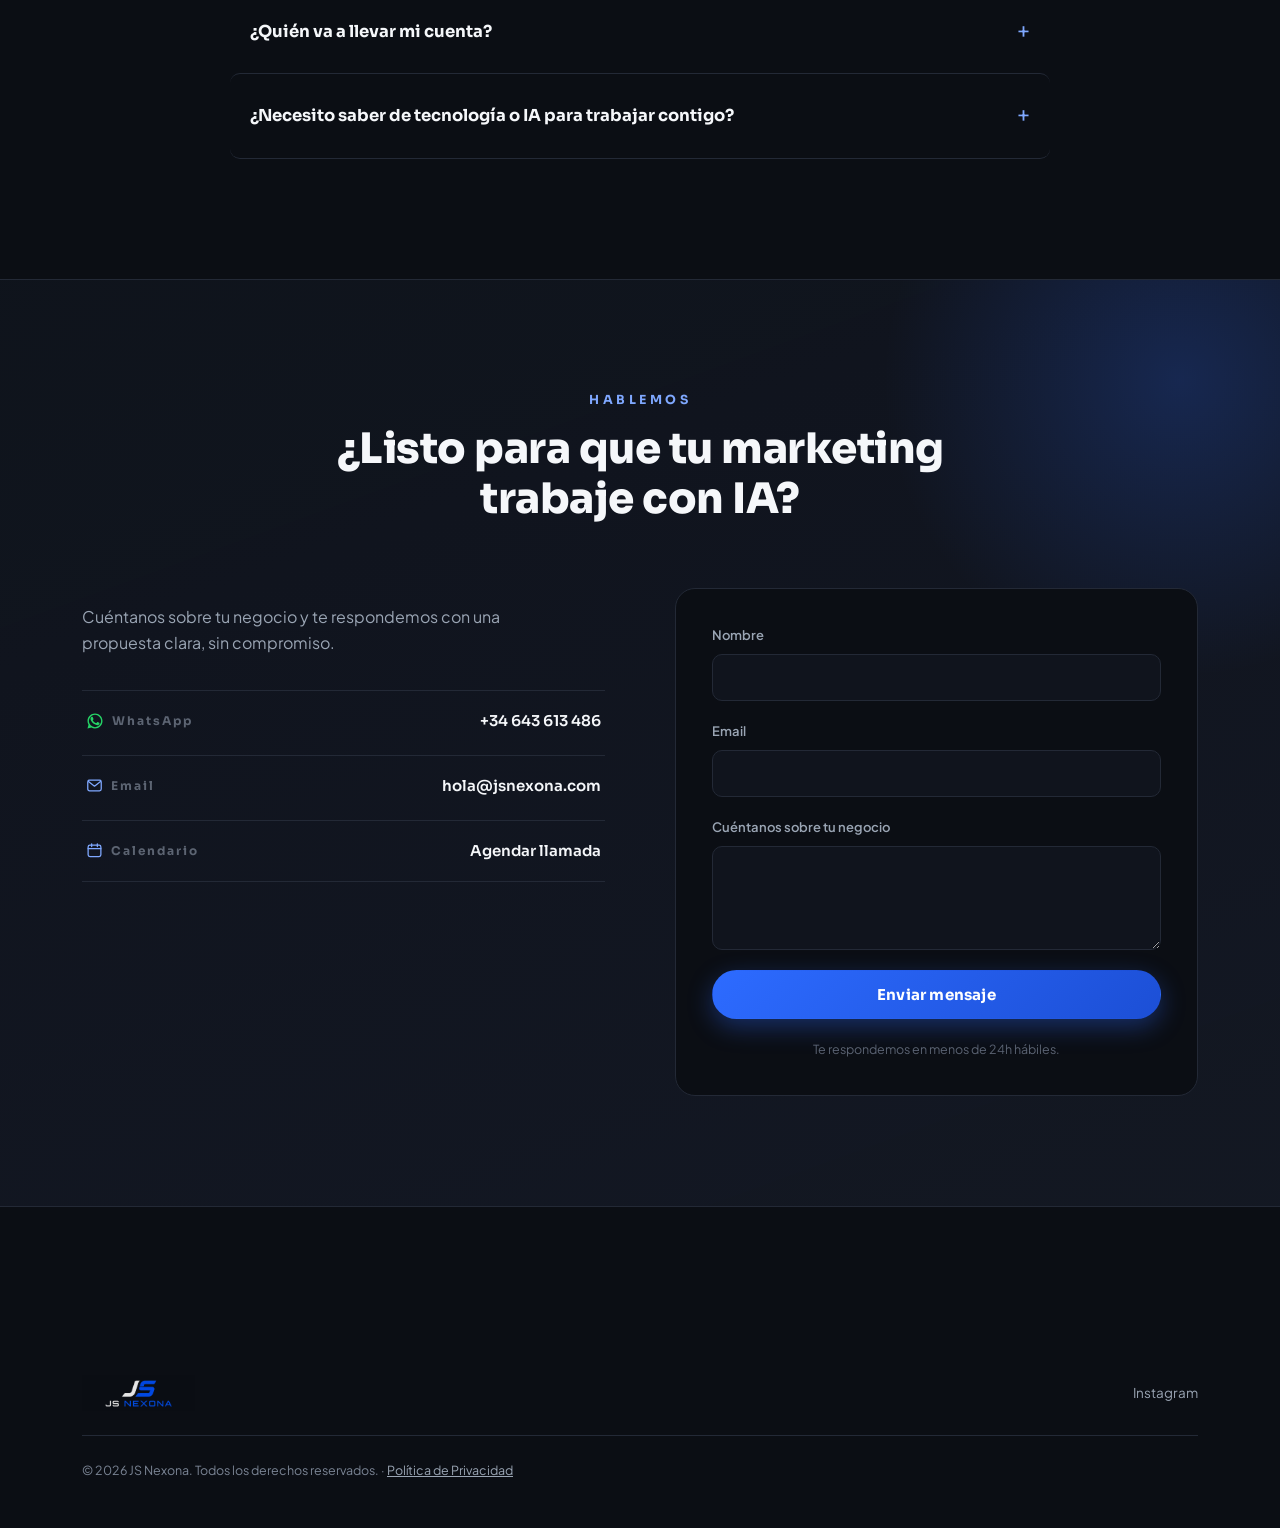
==== commit 199059c4: "Corregir contradiccion: quitar Sin permanencia (el contrato real es 3 meses minimo) y explicar por q" ====
--- a/index.html
+++ b/index.html
@@ -66,7 +66,7 @@
       "name": "¿Cuánto cuesta?",
       "acceptedAnswer": {
         "@type": "Answer",
-        "text": "Tenemos tres planes (Esencial, Crecimiento y Completo) con precio personalizado según tu negocio, sin permanencia. Puedes ver el detalle de cada plan en la página de precios, y te mandamos un presupuesto claro en menos de 24h."
+        "text": "Tenemos tres planes (Esencial, Crecimiento y Completo) con precio personalizado según tu negocio. Puedes ver el detalle de cada plan en la página de precios, y te mandamos un presupuesto claro en menos de 24h."
       }
     },
     {
@@ -74,7 +74,7 @@
       "name": "¿Tengo que firmar algún contrato largo?",
       "acceptedAnswer": {
         "@type": "Answer",
-        "text": "Te explicamos todo antes de empezar, sin sorpresas ni letra pequeña. Tú decides si seguimos adelante en cada paso."
+        "text": "Trabajamos con un compromiso mínimo de 3 meses: es el tiempo real que necesita una estrategia de marketing con IA para dar resultados medibles. Pasado ese periodo, sigues mes a mes si quieres continuar, sin sorpresas ni letra pequeña."
       }
     },
     {
@@ -489,7 +489,7 @@
       <div class="wrap">
         <p class="section-tag reveal">PRECIOS</p>
         <h2 class="section-title reveal">Planes claros, sin precios de gran empresa</h2>
-        <p class="pricing-preview-sub reveal" style="--d:1">Precio personalizado según tu negocio, sin permanencia. Elige el plan que encaja contigo hoy.</p>
+        <p class="pricing-preview-sub reveal" style="--d:1">Precio personalizado según tu negocio, con un compromiso mínimo de 3 meses. Elige el plan que encaja contigo hoy.</p>
         <a href="precios.html" class="btn btn-outline reveal" style="--d:2">Ver todos los planes</a>
       </div>
     </section>
@@ -507,11 +507,11 @@
           </details>
           <details class="faq-item reveal" style="--d:2">
             <summary>¿Cuánto cuesta?</summary>
-            <p>Tenemos tres planes (Esencial, Crecimiento y Completo) con precio personalizado según tu negocio, sin permanencia. Puedes <a href="precios.html">ver el detalle de cada plan</a>, y te mandamos un presupuesto claro en menos de 24h.</p>
+            <p>Tenemos tres planes (Esencial, Crecimiento y Completo) con precio personalizado según tu negocio. Puedes <a href="precios.html">ver el detalle de cada plan</a>, y te mandamos un presupuesto claro en menos de 24h.</p>
           </details>
           <details class="faq-item reveal" style="--d:3">
             <summary>¿Tengo que firmar algún contrato largo?</summary>
-            <p>Te explicamos todo antes de empezar, sin sorpresas ni letra pequeña. Tú decides si seguimos adelante en cada paso.</p>
+            <p>Trabajamos con un compromiso mínimo de 3 meses: es el tiempo real que necesita una estrategia de marketing con IA para dar resultados medibles. Pasado ese periodo, sigues mes a mes si quieres continuar, sin sorpresas ni letra pequeña.</p>
           </details>
           <details class="faq-item reveal" style="--d:4">
             <summary>¿Quién va a llevar mi cuenta?</summary>
--- a/css/styles.css
+++ b/css/styles.css
@@ -1078,6 +1078,20 @@
   margin-top: 44px;
 }
 .pricing-note a { color: var(--blue-light); text-decoration: underline; }
+
+.pricing-commitment {
+  max-width: 720px;
+  margin: 40px auto 0;
+  background: var(--bg-soft);
+  border: 1px solid var(--line);
+  border-radius: 18px;
+  padding: 32px 36px;
+  text-align: center;
+}
+.pricing-commitment h3 { font-family: var(--font-head); font-size: 18px; font-weight: 800; margin: 0 0 14px; }
+.pricing-commitment p { color: var(--dim); font-size: 14.5px; line-height: 1.7; margin: 0 0 12px; }
+.pricing-commitment p:last-child { margin-bottom: 0; }
+.pricing-commitment strong { color: var(--white); }
 
 @media (max-width: 900px) {
   .pricing-grid { grid-template-columns: 1fr; }
